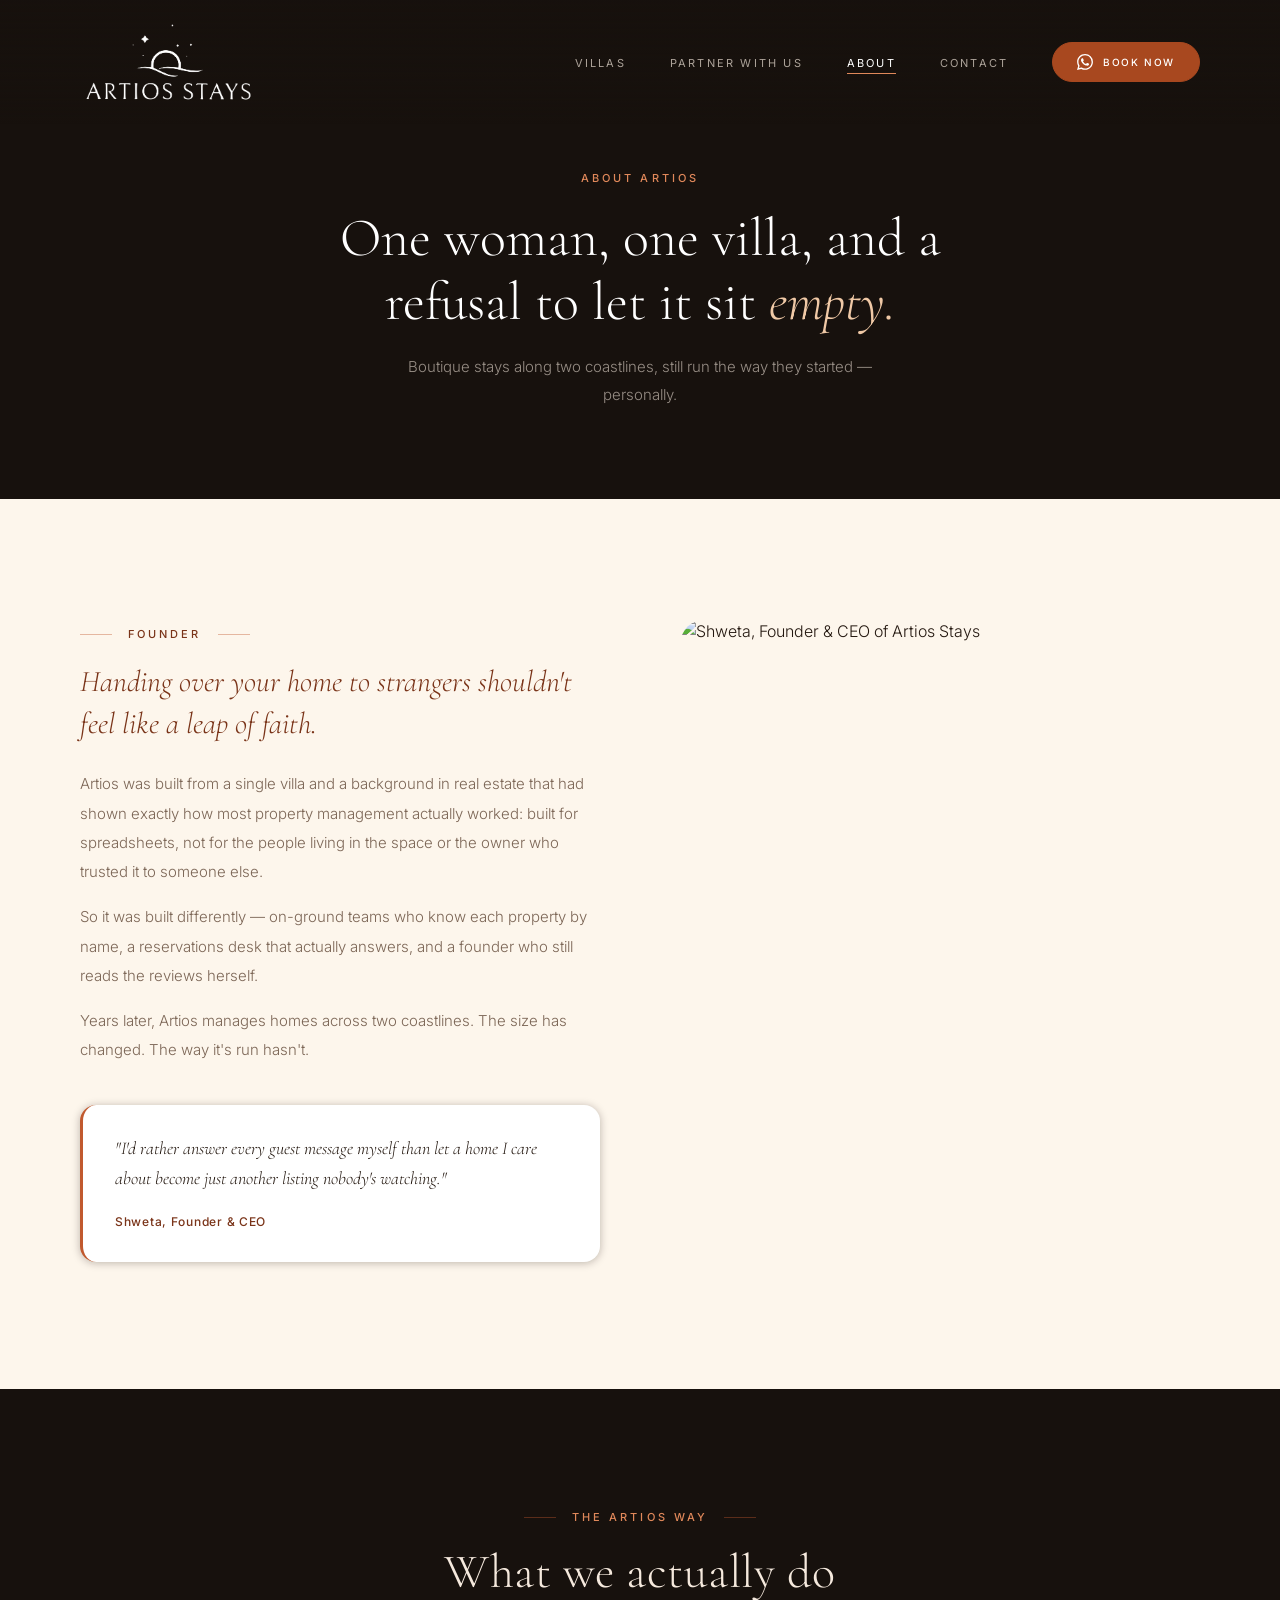
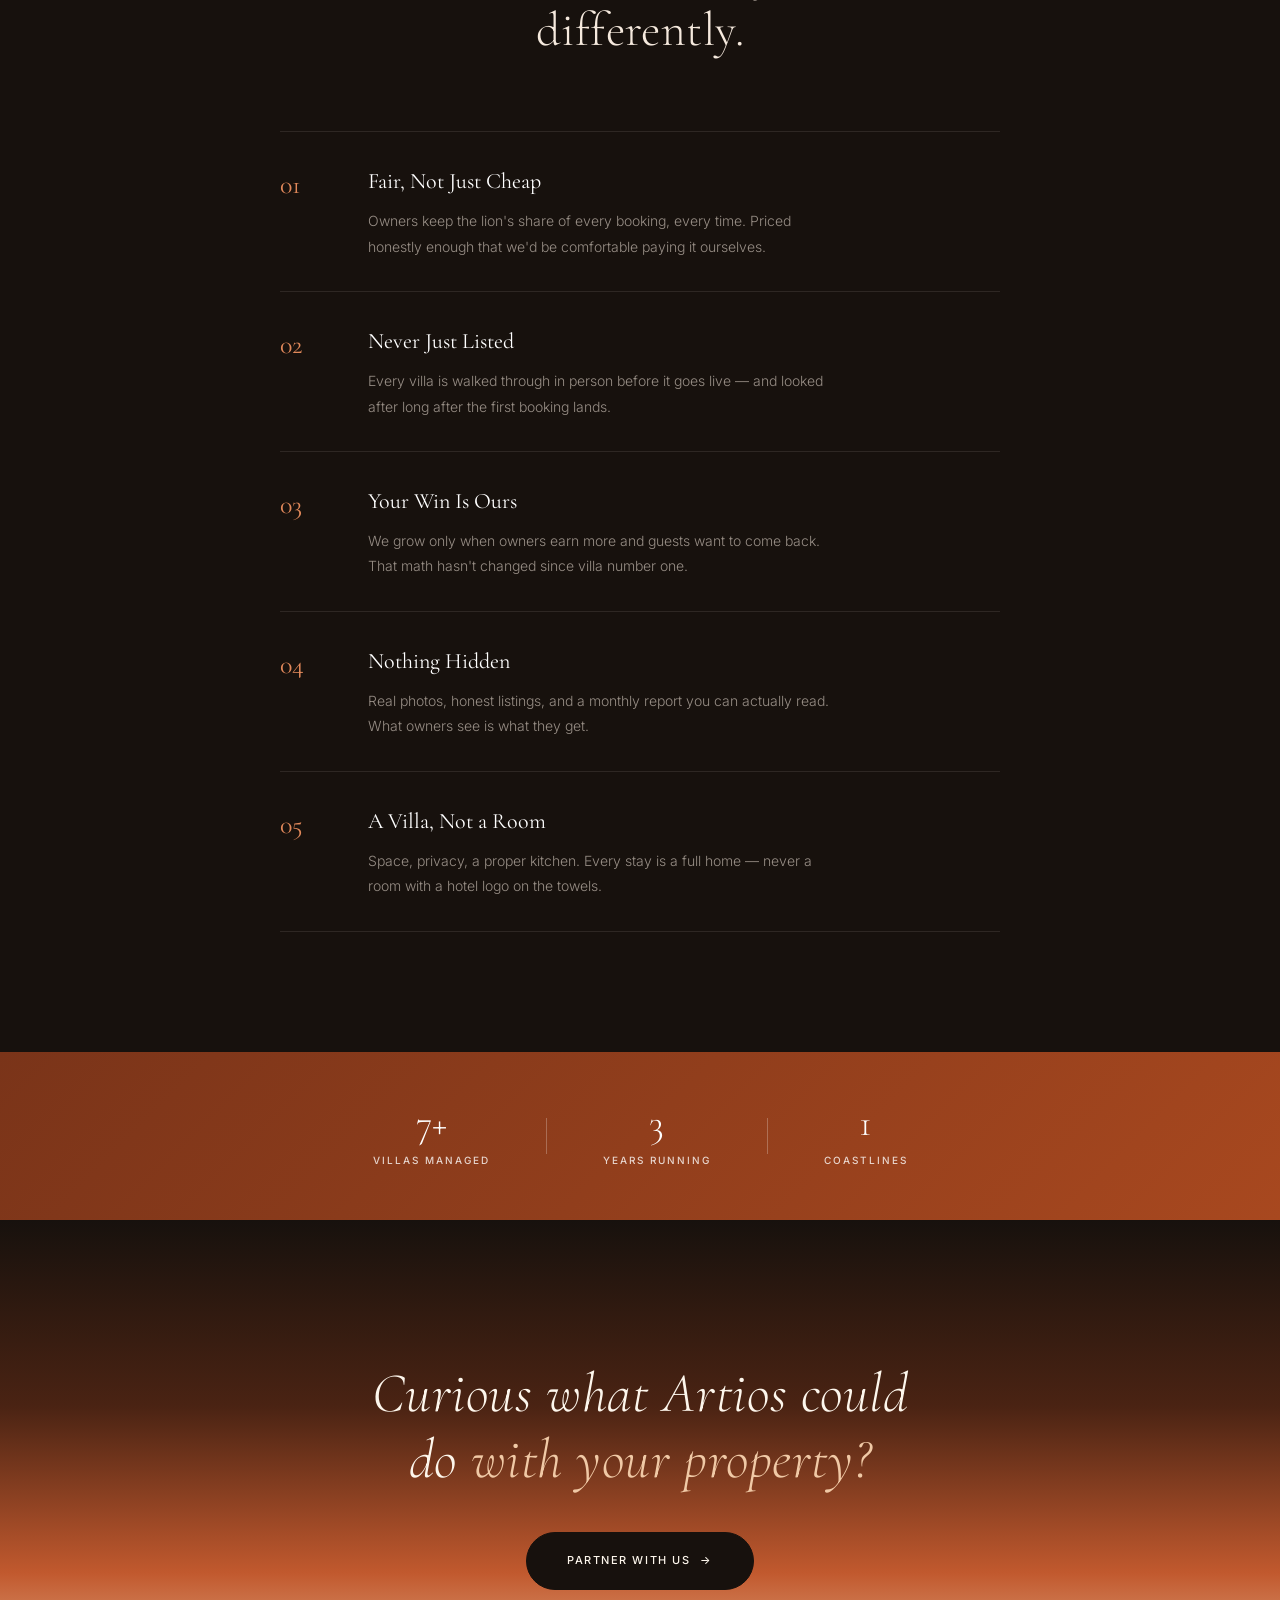
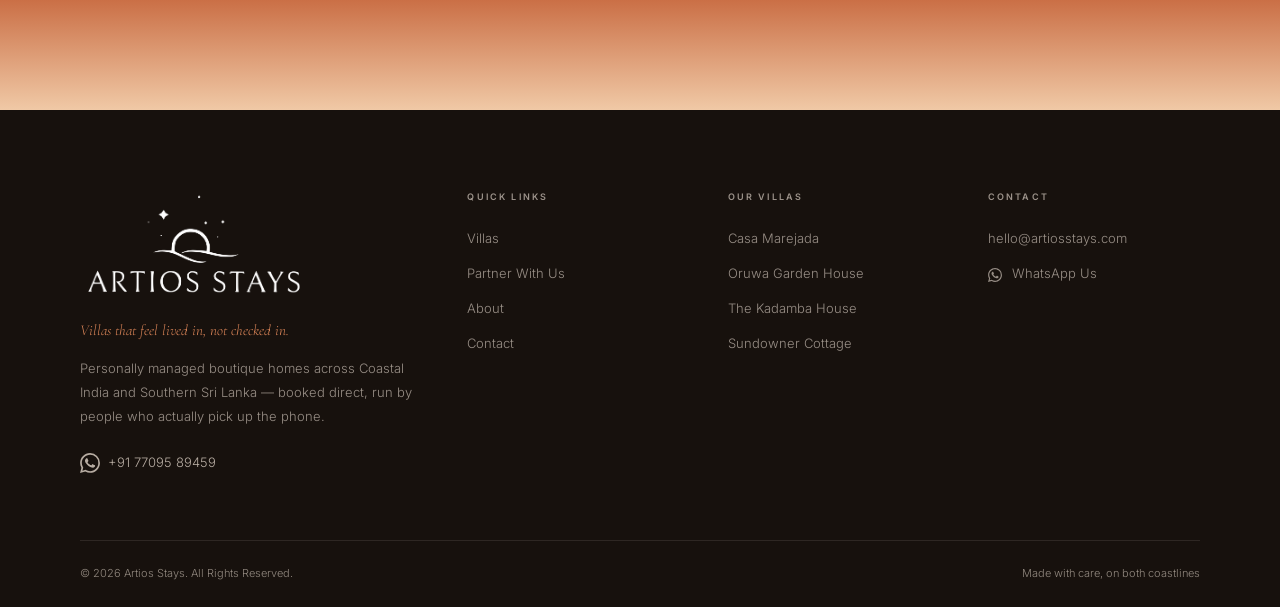
==== about.html @ fcf49aa2 "Rebuild site content from write-ups: 10+ villas across two coastlines - New pages: About, Villas (wi" ====
<!DOCTYPE html>
<html lang="en">
<head>
  <meta charset="UTF-8" />
  <meta name="viewport" content="width=device-width, initial-scale=1.0" />
  <title>About Artios Stays</title>
  <meta name="description" content="One woman, one villa, and a refusal to let it sit empty — the story behind Artios Stays and what we actually do differently." />
  <meta property="og:title" content="About Artios Stays" />
  <meta property="og:description" content="Boutique stays along two coastlines, still run the way they started — personally." />
  <link rel="preconnect" href="https://fonts.googleapis.com" />
  <link rel="preconnect" href="https://fonts.gstatic.com" crossorigin />
  <link href="https://fonts.googleapis.com/css2?family=Cormorant+Garamond:ital,wght@0,300;0,400;0,500;0,600;1,300;1,400;1,500;1,600&family=Inter:wght@300;400;500;600&display=swap" rel="stylesheet" />
  <link rel="stylesheet" href="css/style.css" />
</head>
<body>

  <!-- ── Navigation ── -->
  <nav class="nav" id="navbar">
    <div class="nav__container">
      <a href="index.html" class="nav__logo">
        <img src="images/logo-white.png" alt="Artios Stays" class="nav__logo-img" />
      </a>
      <ul class="nav__links" id="navLinks">
        <li><a href="villas.html" class="nav__link">Villas</a></li>
        <li><a href="partner-with-us.html" class="nav__link">Partner With Us</a></li>
        <li><a href="about.html" class="nav__link active">About</a></li>
        <li><a href="contact.html" class="nav__link">Contact</a></li>
        <li>
          <a href="https://wa.me/917709589459" target="_blank" rel="noopener" class="btn btn--gold nav__cta">
            <svg width="16" height="16" viewBox="0 0 24 24" fill="currentColor"><path d="M17.472 14.382c-.297-.149-1.758-.867-2.03-.967-.273-.099-.471-.148-.67.15-.197.297-.767.966-.94 1.164-.173.199-.347.223-.644.075-.297-.15-1.255-.463-2.39-1.475-.883-.788-1.48-1.761-1.653-2.059-.173-.297-.018-.458.13-.606.134-.133.298-.347.446-.52.149-.174.198-.298.298-.497.099-.198.05-.371-.025-.52-.075-.149-.669-1.612-.916-2.207-.242-.579-.487-.5-.669-.51-.173-.008-.371-.01-.57-.01-.198 0-.52.074-.792.372-.272.297-1.04 1.016-1.04 2.479 0 1.462 1.065 2.875 1.213 3.074.149.198 2.096 3.2 5.077 4.487.709.306 1.262.489 1.694.625.712.227 1.36.195 1.871.118.571-.085 1.758-.719 2.006-1.413.248-.694.248-1.289.173-1.413-.074-.124-.272-.198-.57-.347m-5.421 7.403h-.004a9.87 9.87 0 01-5.031-1.378l-.361-.214-3.741.982.998-3.648-.235-.374a9.86 9.86 0 01-1.51-5.26c.001-5.45 4.436-9.884 9.888-9.884 2.64 0 5.122 1.03 6.988 2.898a9.825 9.825 0 012.893 6.994c-.003 5.45-4.437 9.884-9.885 9.884m8.413-18.297A11.815 11.815 0 0012.05 0C5.495 0 .16 5.335.157 11.892c0 2.096.547 4.142 1.588 5.945L.057 24l6.305-1.654a11.882 11.882 0 005.683 1.448h.005c6.554 0 11.89-5.335 11.893-11.893a11.821 11.821 0 00-3.48-8.413z"/></svg>
            Book Now
          </a>
        </li>
      </ul>
      <button class="nav__hamburger" id="hamburger" aria-label="Toggle menu">
        <span></span><span></span><span></span>
      </button>
    </div>
  </nav>

  <main>
  <!-- ── Hero ── -->
  <section class="simple-hero">
    <div class="simple-hero__content">
      <p class="section__eyebrow">About Artios</p>
      <h1 class="simple-hero__title">One woman, one villa, and a refusal to let it sit <em>empty.</em></h1>
      <p class="simple-hero__subtitle">Boutique stays along two coastlines, still run the way they started — personally.</p>
    </div>
  </section>

  <!-- ── Story ── -->
  <section class="section story section--light">
    <div class="container">
      <div class="story__grid">
        <div data-animate>
          <p class="section__eyebrow" style="justify-content:flex-start">Founder</p>
          <h2 class="story__lede">Handing over your home to strangers shouldn't feel like a leap of faith.</h2>
          <div class="story__body">
            <p>Artios was built from a single villa and a background in real estate that had shown exactly how most property management actually worked: built for spreadsheets, not for the people living in the space or the owner who trusted it to someone else.</p>
            <p>So it was built differently — on-ground teams who know each property by name, a reservations desk that actually answers, and a founder who still reads the reviews herself.</p>
            <p>Years later, Artios manages homes across two coastlines. The size has changed. The way it's run hasn't.</p>
          </div>
          <div class="story__quote">
            <p>"I'd rather answer every guest message myself than let a home I care about become just another listing nobody's watching."</p>
            <cite>Shweta, Founder &amp; CEO</cite>
          </div>
        </div>
        <div class="story__photo" data-animate data-delay="150">
          <div class="story__photo-frame">
            <img src="https://images.unsplash.com/photo-1580489944761-15a19d654956?w=700&q=80&auto=format" alt="Shweta, Founder & CEO of Artios Stays" loading="lazy" />
          </div>
        </div>
      </div>
    </div>
  </section>

  <!-- ── The Artios Way ── -->
  <section class="section way">
    <div class="container">
      <div class="section__header" data-animate>
        <p class="section__eyebrow">The Artios Way</p>
        <h2 class="section__title">What we actually do differently.</h2>
      </div>
      <div class="way__list">

        <div class="way-item" data-animate>
          <span class="way-item__num">01</span>
          <div>
            <h3 class="way-item__title">Fair, Not Just Cheap</h3>
            <p class="way-item__desc">Owners keep the lion's share of every booking, every time. Priced honestly enough that we'd be comfortable paying it ourselves.</p>
          </div>
        </div>

        <div class="way-item" data-animate data-delay="60">
          <span class="way-item__num">02</span>
          <div>
            <h3 class="way-item__title">Never Just Listed</h3>
            <p class="way-item__desc">Every villa is walked through in person before it goes live — and looked after long after the first booking lands.</p>
          </div>
        </div>

        <div class="way-item" data-animate data-delay="120">
          <span class="way-item__num">03</span>
          <div>
            <h3 class="way-item__title">Your Win Is Ours</h3>
            <p class="way-item__desc">We grow only when owners earn more and guests want to come back. That math hasn't changed since villa number one.</p>
          </div>
        </div>

        <div class="way-item" data-animate data-delay="180">
          <span class="way-item__num">04</span>
          <div>
            <h3 class="way-item__title">Nothing Hidden</h3>
            <p class="way-item__desc">Real photos, honest listings, and a monthly report you can actually read. What owners see is what they get.</p>
          </div>
        </div>

        <div class="way-item" data-animate data-delay="240">
          <span class="way-item__num">05</span>
          <div>
            <h3 class="way-item__title">A Villa, Not a Room</h3>
            <p class="way-item__desc">Space, privacy, a proper kitchen. Every stay is a full home — never a room with a hotel logo on the towels.</p>
          </div>
        </div>

      </div>
    </div>
  </section>

  <!-- ── Stat band ── -->
  <section class="stat-band">
    <div class="stat-band__row">
      <div class="stat-band__item">
        <span class="stat-band__num">10+</span>
        <span class="stat-band__label">Villas Managed</span>
      </div>
      <div class="stat-band__divider"></div>
      <div class="stat-band__item">
        <span class="stat-band__num">4</span>
        <span class="stat-band__label">Years Running</span>
      </div>
      <div class="stat-band__divider"></div>
      <div class="stat-band__item">
        <span class="stat-band__num">2</span>
        <span class="stat-band__label">Coastlines</span>
      </div>
    </div>
  </section>

  <!-- ── Closing CTA ── -->
  <section class="cta-gradient">
    <div class="cta-gradient__content">
      <h2 class="cta-gradient__title">Curious what Artios could do <em>with your property?</em></h2>
      <a href="partner-with-us.html" class="btn btn--dark btn--lg">Partner With Us <span class="btn__arrow">→</span></a>
    </div>
  </section>
  </main>

  <!-- ── Footer ── -->
  <footer class="footer">
    <div class="container">
      <div class="footer__grid">
        <div class="footer__brand">
          <div class="footer__logo">
            <img src="images/logo-white.png" alt="Artios Stays" class="footer__logo-img" />
          </div>
          <p class="footer__tagline">Villas that feel lived in, not checked in.</p>
          <p class="footer__desc">Personally managed boutique homes across Coastal India and Southern Sri Lanka — booked direct, run by people who actually pick up the phone.</p>
          <a href="https://wa.me/917709589459" target="_blank" rel="noopener" class="footer__whatsapp">
            <svg width="20" height="20" viewBox="0 0 24 24" fill="currentColor"><path d="M17.472 14.382c-.297-.149-1.758-.867-2.03-.967-.273-.099-.471-.148-.67.15-.197.297-.767.966-.94 1.164-.173.199-.347.223-.644.075-.297-.15-1.255-.463-2.39-1.475-.883-.788-1.48-1.761-1.653-2.059-.173-.297-.018-.458.13-.606.134-.133.298-.347.446-.52.149-.174.198-.298.298-.497.099-.198.05-.371-.025-.52-.075-.149-.669-1.612-.916-2.207-.242-.579-.487-.5-.669-.51-.173-.008-.371-.01-.57-.01-.198 0-.52.074-.792.372-.272.297-1.04 1.016-1.04 2.479 0 1.462 1.065 2.875 1.213 3.074.149.198 2.096 3.2 5.077 4.487.709.306 1.262.489 1.694.625.712.227 1.36.195 1.871.118.571-.085 1.758-.719 2.006-1.413.248-.694.248-1.289.173-1.413-.074-.124-.272-.198-.57-.347m-5.421 7.403h-.004a9.87 9.87 0 01-5.031-1.378l-.361-.214-3.741.982.998-3.648-.235-.374a9.86 9.86 0 01-1.51-5.26c.001-5.45 4.436-9.884 9.888-9.884 2.64 0 5.122 1.03 6.988 2.898a9.825 9.825 0 012.893 6.994c-.003 5.45-4.437 9.884-9.885 9.884m8.413-18.297A11.815 11.815 0 0012.05 0C5.495 0 .16 5.335.157 11.892c0 2.096.547 4.142 1.588 5.945L.057 24l6.305-1.654a11.882 11.882 0 005.683 1.448h.005c6.554 0 11.89-5.335 11.893-11.893a11.821 11.821 0 00-3.48-8.413z"/></svg>
            +91 77095 89459
          </a>
        </div>
        <div class="footer__col">
          <h3 class="footer__heading">Quick Links</h3>
          <ul class="footer__links">
            <li><a href="villas.html">Villas</a></li>
            <li><a href="partner-with-us.html">Partner With Us</a></li>
            <li><a href="about.html">About</a></li>
            <li><a href="contact.html">Contact</a></li>
          </ul>
        </div>
        <div class="footer__col">
          <h3 class="footer__heading">Our Villas</h3>
          <ul class="footer__links">
            <li><a href="https://wa.me/917709589459?text=Casa%20Marejada%20enquiry" target="_blank" rel="noopener">Casa Marejada</a></li>
            <li><a href="https://wa.me/917709589459?text=Oruwa%20Garden%20House%20enquiry" target="_blank" rel="noopener">Oruwa Garden House</a></li>
            <li><a href="https://wa.me/917709589459?text=The%20Kadamba%20House%20enquiry" target="_blank" rel="noopener">The Kadamba House</a></li>
            <li><a href="https://wa.me/917709589459?text=Sundowner%20Cottage%20enquiry" target="_blank" rel="noopener">Sundowner Cottage</a></li>
          </ul>
        </div>
        <div class="footer__col">
          <h3 class="footer__heading">Contact</h3>
          <ul class="footer__links">
            <li><a href="mailto:hello@artiosstays.com">hello@artiosstays.com</a></li>
            <li>
              <a href="https://wa.me/917709589459" target="_blank" rel="noopener">
                <svg width="14" height="14" viewBox="0 0 24 24" fill="currentColor" style="vertical-align:middle;margin-right:6px"><path d="M17.472 14.382c-.297-.149-1.758-.867-2.03-.967-.273-.099-.471-.148-.67.15-.197.297-.767.966-.94 1.164-.173.199-.347.223-.644.075-.297-.15-1.255-.463-2.39-1.475-.883-.788-1.48-1.761-1.653-2.059-.173-.297-.018-.458.13-.606.134-.133.298-.347.446-.52.149-.174.198-.298.298-.497.099-.198.05-.371-.025-.52-.075-.149-.669-1.612-.916-2.207-.242-.579-.487-.5-.669-.51-.173-.008-.371-.01-.57-.01-.198 0-.52.074-.792.372-.272.297-1.04 1.016-1.04 2.479 0 1.462 1.065 2.875 1.213 3.074.149.198 2.096 3.2 5.077 4.487.709.306 1.262.489 1.694.625.712.227 1.36.195 1.871.118.571-.085 1.758-.719 2.006-1.413.248-.694.248-1.289.173-1.413-.074-.124-.272-.198-.57-.347m-5.421 7.403h-.004a9.87 9.87 0 01-5.031-1.378l-.361-.214-3.741.982.998-3.648-.235-.374a9.86 9.86 0 01-1.51-5.26c.001-5.45 4.436-9.884 9.888-9.884 2.64 0 5.122 1.03 6.988 2.898a9.825 9.825 0 012.893 6.994c-.003 5.45-4.437 9.884-9.885 9.884m8.413-18.297A11.815 11.815 0 0012.05 0C5.495 0 .16 5.335.157 11.892c0 2.096.547 4.142 1.588 5.945L.057 24l6.305-1.654a11.882 11.882 0 005.683 1.448h.005c6.554 0 11.89-5.335 11.893-11.893a11.821 11.821 0 00-3.48-8.413z"/></svg>
                WhatsApp Us
              </a>
            </li>
          </ul>
        </div>
      </div>
      <div class="footer__bottom">
        <p>&copy; 2026 Artios Stays. All Rights Reserved.</p>
        <p>Made with care, on both coastlines</p>
      </div>
    </div>
  </footer>

  <script src="js/main.js"></script>
</body>
</html>
---- css/style.css ----
/* ─────────────────────────────────────────
   Artios Stays — Stylesheet
   ───────────────────────────────────────── */

/* ── Tokens ── */
:root {
  /* Core palette — warm near-black + terracotta + cream */
  --black:        #17110D;
  --dark-2:       #1E1610;
  --dark-3:       #271C14;
  --terracotta:       #C1592E;
  --terracotta-light: #E0885A;
  --terracotta-deep:  #7A3419;
  --terracotta-pale:  #EFC9AC;
  /* Accessible solid-fill orange: white text at 4.5:1+ against this, unlike
     --terracotta (4.43:1, fails AA) or --terracotta-light (fails outright).
     Used for solid button backgrounds and as the gradient's light-end stop
     so white/cream text and icons stay compliant everywhere the gradient
     is used as a background. */
  --terracotta-mid:   #A8481F;
  --cream:        #FDF6EC;
  --cream-2:      #F7E9D8;
  --peach:        #F0C9A6;
  --white:        #FFFFFF;

  --text-on-dark:       #F5E9DD;
  --text-on-dark-mid:   rgba(245,233,221,.58);
  --text-on-dark-light: rgba(245,233,221,.36);
  --text-on-dark-faint: rgba(245,233,221,.14);

  --text-on-light:      #241810;
  --text-on-light-mid:  #7C6656;
  --text-on-light-light:#B3A091;

  --border-dark:  rgba(245,233,221,.1);
  --border-light: #E9DBC8;

  --gradient-terracotta: linear-gradient(135deg, var(--terracotta-deep) 0%, var(--terracotta-mid) 100%);
  --gradient-cta: linear-gradient(180deg, var(--black) 0%, #4A2313 38%, var(--terracotta) 72%, var(--peach) 100%);

  --font-serif: 'Cormorant Garamond', Georgia, 'Times New Roman', serif;
  --font-sans:  'Inter', system-ui, -apple-system, sans-serif;

  --shadow-sm:  0 1px 8px rgba(20,10,4,.28);
  --shadow-md:  0 8px 30px rgba(20,10,4,.32);
  --shadow-lg:  0 20px 60px rgba(20,10,4,.4);

  --radius-pill: 999px;
  --radius-card: 26px;
  --radius-card-sm: 16px;

  --transition: 0.4s cubic-bezier(0.4, 0, 0.2, 1);
}

/* ── Reset ── */
*, *::before, *::after { box-sizing: border-box; margin: 0; padding: 0; }
html { scroll-behavior: smooth; }
body {
  font-family: var(--font-sans);
  background: var(--black);
  color: var(--text-on-dark);
  line-height: 1.6;
  font-weight: 300;
  -webkit-font-smoothing: antialiased;
}
img { display: block; max-width: 100%; height: auto; }
a { color: inherit; text-decoration: none; }
ul { list-style: none; }
button { cursor: pointer; border: none; background: none; font-family: inherit; }

/* ── Scroll Progress ── */
.scroll-progress {
  position: fixed;
  top: 0; left: 0;
  height: 2px;
  background: var(--gradient-terracotta);
  width: 0%;
  z-index: 200;
  pointer-events: none;
}

/* ── Layout ── */
.container {
  max-width: 1200px;
  margin: 0 auto;
  padding: 0 40px;
}
.section { padding: 120px 0; }
.section--light { background: var(--cream); color: var(--text-on-light); }
.section__header {
  text-align: center;
  max-width: 580px;
  margin: 0 auto 72px;
}

/* ── Eyebrow ── */
.section__eyebrow {
  font-family: var(--font-sans);
  font-size: 11px;
  font-weight: 500;
  letter-spacing: 0.28em;
  text-transform: uppercase;
  color: var(--terracotta-light);
  margin-bottom: 18px;
  display: flex;
  align-items: center;
  justify-content: center;
  gap: 16px;
}
.section--light .section__eyebrow { color: var(--terracotta-deep); }
.section__eyebrow::before,
.section__eyebrow::after {
  content: '';
  display: block;
  width: 32px;
  height: 1px;
  background: var(--terracotta);
  opacity: .4;
  flex-shrink: 0;
  transform: scaleX(0);
  transform-origin: center;
  transition: transform 0.65s cubic-bezier(0.4, 0, 0.2, 1) 0.35s;
}
[data-animate].visible .section__eyebrow::before,
[data-animate].visible .section__eyebrow::after {
  transform: scaleX(1);
}
.cta-banner .section__eyebrow::before,
.cta-banner .section__eyebrow::after,
.cta-gradient .section__eyebrow::before,
.cta-gradient .section__eyebrow::after {
  transform: scaleX(1);
  transition: none;
}

/* ── Section headings ── */
.section__title {
  font-family: var(--font-serif);
  font-size: clamp(30px, 3.8vw, 48px);
  font-weight: 300;
  line-height: 1.2;
  letter-spacing: 0.01em;
  color: var(--text-on-dark);
  margin-bottom: 16px;
}
.section--light .section__title { color: var(--text-on-light); }
.section__title em {
  font-style: italic;
  font-weight: 300;
  color: var(--terracotta-light);
}
.section--light .section__title em { color: var(--terracotta); }
.section__subtitle {
  font-size: 15px;
  font-weight: 300;
  color: var(--text-on-dark-mid);
  line-height: 1.85;
}
.section--light .section__subtitle { color: var(--text-on-light-mid); }
.desktop-only { display: inline; }

/* Visually hidden but still readable by screen readers/assistive tech —
   used where a heading needs to exist for correct document structure
   (no skipped levels) without adding a redundant visible line of copy. */
.sr-only {
  position: absolute;
  width: 1px; height: 1px;
  padding: 0; margin: -1px;
  overflow: hidden;
  clip: rect(0, 0, 0, 0);
  white-space: nowrap;
  border: 0;
}

/* ── Buttons (pill) ── */
.btn {
  display: inline-flex;
  align-items: center;
  gap: 10px;
  padding: 16px 30px;
  font-family: var(--font-sans);
  font-size: 11px;
  font-weight: 500;
  letter-spacing: 0.14em;
  text-transform: uppercase;
  transition: background var(--transition), color var(--transition),
              border-color var(--transition), transform 0.15s ease, box-shadow var(--transition);
  white-space: nowrap;
  border-radius: var(--radius-pill);
  position: relative;
  overflow: hidden;
}
.btn:active { transform: scale(0.97); }
.btn__arrow { transition: transform var(--transition); }
.btn:hover .btn__arrow { transform: translateX(3px); }

.btn--dark {
  background: var(--black);
  color: var(--cream);
  border: 1px solid var(--black);
}
.btn--dark:hover {
  background: var(--dark-3);
  box-shadow: var(--shadow-md);
}
.btn--gold {
  background: var(--terracotta-mid);
  color: var(--white);
  border: 1px solid var(--terracotta-mid);
}
.btn--gold:hover {
  background: var(--terracotta-deep);
  border-color: var(--terracotta-deep);
  box-shadow: var(--shadow-md);
}
.btn--outline-white {
  background: transparent;
  color: var(--white);
  border: 1px solid rgba(255,255,255,.4);
}
.btn--outline-white:hover {
  background: rgba(255,255,255,.1);
  border-color: rgba(255,255,255,.75);
}
.btn--cream {
  background: var(--cream);
  color: var(--text-on-light);
  border: 1px solid var(--cream);
}
.btn--cream:hover {
  background: var(--white);
  box-shadow: var(--shadow-md);
}
.btn--lg {
  padding: 19px 40px;
  font-size: 11px;
}
@keyframes ripple {
  to { transform: scale(2.8); opacity: 0; }
}
.btn__ripple {
  position: absolute;
  border-radius: 50%;
  background: rgba(255,255,255,.22);
  transform: scale(0);
  animation: ripple 0.55s ease-out forwards;
  pointer-events: none;
}

/* ── Navigation ── */
.nav {
  position: fixed;
  top: 0; left: 0; right: 0;
  z-index: 100;
  padding: 20px 0;
  background: linear-gradient(to bottom, rgba(23,17,13,.85) 0%, rgba(23,17,13,0) 100%);
  transition: var(--transition);
}
.nav.scrolled {
  background: rgba(23,17,13,.9);
  backdrop-filter: blur(20px);
  -webkit-backdrop-filter: blur(20px);
  padding: 10px 0;
  box-shadow: 0 1px 0 var(--border-dark);
}
.nav.scrolled .nav__logo-img { height: 58px; }
.nav__container {
  max-width: 1200px;
  margin: 0 auto;
  padding: 0 40px;
  display: flex;
  align-items: center;
  justify-content: space-between;
}
.nav__logo { display: flex; align-items: center; }
.nav__logo-img {
  height: 84px;
  width: auto;
  transition: height var(--transition), opacity var(--transition);
}
.nav__logo:hover .nav__logo-img { opacity: 0.75; }
.nav__logo-img--black { display: none; }
.nav__logo-img--white { display: block; }

.nav__links {
  display: flex;
  align-items: center;
  gap: 44px;
}
.nav__link {
  font-size: 11px;
  font-weight: 400;
  letter-spacing: 0.2em;
  text-transform: uppercase;
  color: rgba(245,233,221,.68);
  transition: color var(--transition);
  position: relative;
  padding-bottom: 2px;
}
.nav__link::after {
  content: '';
  position: absolute;
  bottom: -2px;
  left: 50%; right: 50%;
  height: 1px;
  background: var(--terracotta-light);
  transition: left var(--transition), right var(--transition);
}
.nav__link:hover { color: var(--white); }
.nav__link:hover::after,
.nav__link.active::after { left: 0; right: 0; }
.nav__link.active { color: var(--white); }

.nav__cta {
  font-size: 10px;
  letter-spacing: 0.16em;
  padding: 11px 24px;
}
.nav__hamburger {
  display: none;
  flex-direction: column;
  gap: 5px;
  padding: 4px;
}
.nav__hamburger span {
  display: block;
  width: 22px;
  height: 1px;
  background: var(--white);
  transition: var(--transition);
}

/* ── Hero ── */
.hero {
  position: relative;
  height: 100svh;
  min-height: 640px;
  display: flex;
  flex-direction: column;
  align-items: center;
  justify-content: center;
  overflow: hidden;
}
.hero__bg { position: absolute; inset: 0; }
/* .hero__img stays a plain, non-positioned element (the mobile/no-video
   fallback); .hero__video is position:absolute so it paints above it
   automatically, in DOM order, with no z-index juggling needed. */
.hero__img {
  width: 100%;
  height: 115%;
  object-fit: cover;
  object-position: center 60%;
  will-change: transform;
}
.hero__video {
  position: absolute;
  inset: 0;
  width: 100%;
  height: 100%;
  object-fit: cover;
}
/* Required stop control for auto-moving content (WCAG 2.2.2) — also lets
   anyone kill the motion regardless of their OS reduced-motion setting. */
.hero__video-toggle {
  /* Sits below the fixed nav and clear of the .hero__stats bar at the
     bottom (which would otherwise paint over it — verified with a
     hit-test, not just eyeballed). */
  position: absolute;
  right: 24px;
  top: 110px;
  width: 40px;
  height: 40px;
  border-radius: 50%;
  background: rgba(23,17,13,.45);
  backdrop-filter: blur(6px);
  -webkit-backdrop-filter: blur(6px);
  border: 1px solid rgba(245,233,221,.3);
  color: var(--white);
  display: flex;
  align-items: center;
  justify-content: center;
  transition: background var(--transition), border-color var(--transition);
}
.hero__video-toggle:hover { background: rgba(23,17,13,.7); border-color: rgba(245,233,221,.55); }
.hero__video-toggle-icon--play { display: none; }
.hero__video-toggle.is-paused .hero__video-toggle-icon--pause { display: none; }
.hero__video-toggle.is-paused .hero__video-toggle-icon--play { display: block; }
.hero__overlay {
  position: absolute; inset: 0;
  background: linear-gradient(
    to bottom,
    rgba(23,17,13,.8) 0%,
    rgba(43,24,16,.68) 40%,
    rgba(23,17,13,.9) 100%
  );
}
.hero__content {
  position: relative;
  text-align: center;
  padding: 0 24px;
  max-width: 860px;
  animation: heroFadeUp 1.2s cubic-bezier(0.4, 0, 0.2, 1) both;
  animation-delay: 0.2s;
}
.hero__eyebrow {
  font-size: 11px;
  font-weight: 500;
  letter-spacing: 0.3em;
  text-transform: uppercase;
  /* --terracotta-light doesn't have enough headroom to stay AA-compliant
     against this hero's video (its brightest zone sits right where the
     eyebrow renders) without crushing the overlay to near-black — --peach
     is light enough to clear it with real margin instead. */
  color: var(--peach);
  text-shadow: 0 1px 10px rgba(0,0,0,.7), 0 1px 2px rgba(0,0,0,.5);
  margin-bottom: 32px;
  display: flex;
  align-items: center;
  justify-content: center;
  gap: 16px;
}
.hero__eyebrow::before,
.hero__eyebrow::after {
  content: '';
  display: block;
  width: 40px;
  height: 1px;
  background: rgba(224,136,90,.4);
  flex-shrink: 0;
  transform: scaleX(0);
  transform-origin: center;
  animation: lineExpand 0.7s cubic-bezier(0.4, 0, 0.2, 1) forwards;
  animation-delay: 1.1s;
}
.hero__title {
  font-family: var(--font-serif);
  font-size: clamp(52px, 8.5vw, 108px);
  font-weight: 300;
  line-height: 1.03;
  letter-spacing: 0.015em;
  color: var(--white);
  text-shadow: 0 2px 20px rgba(0,0,0,.6), 0 1px 4px rgba(0,0,0,.4);
  margin-bottom: 28px;
}
.hero__title em {
  font-style: italic;
  font-weight: 300;
  color: var(--peach);
}
.hero__subtitle {
  font-size: clamp(14px, 1.5vw, 16px);
  font-weight: 300;
  color: rgba(245,233,221,.85);
  text-shadow: 0 1px 10px rgba(0,0,0,.6), 0 1px 2px rgba(0,0,0,.4);
  line-height: 1.95;
  margin-bottom: 48px;
}
.hero__actions {
  display: flex;
  gap: 14px;
  justify-content: center;
  flex-wrap: wrap;
}

/* ── Hero stats ── */
.hero__stats {
  position: absolute;
  bottom: 0; left: 0; right: 0;
  display: flex;
  align-items: center;
  justify-content: center;
  background: rgba(23,17,13,.6);
  backdrop-filter: blur(14px);
  -webkit-backdrop-filter: blur(14px);
  border-top: 1px solid var(--border-dark);
  padding: 22px 24px;
  animation: heroFadeUp 1s cubic-bezier(0.4, 0, 0.2, 1) both;
  animation-delay: 0.8s;
}
.hero__stat {
  display: flex;
  flex-direction: column;
  align-items: center;
  padding: 0 52px;
  transition: transform var(--transition);
}
.hero__stat:hover { transform: translateY(-3px); }
.hero__stat-num {
  font-family: var(--font-serif);
  font-size: 28px;
  font-weight: 300;
  color: var(--peach);
  line-height: 1;
}
.hero__stat-label {
  font-size: 9px;
  font-weight: 400;
  letter-spacing: 0.2em;
  text-transform: uppercase;
  color: rgba(245,233,221,.4);
  margin-top: 6px;
}
.hero__stat-divider {
  width: 1px;
  height: 28px;
  background: var(--border-dark);
}

/* ── About ── */
.about { background: var(--black); }
.about__grid {
  display: grid;
  grid-template-columns: 1fr 1fr;
  gap: 100px;
  align-items: center;
}
.about__text .section__eyebrow { justify-content: flex-start; }
.about__text .section__eyebrow::before { display: none; }
.about__text .section__title { text-align: left; }
.about__desc {
  font-size: 15px;
  font-weight: 300;
  color: var(--text-on-dark-mid);
  line-height: 2;
  margin-bottom: 18px;
}
.about__text .btn { margin-top: 20px; }

.about__features { display: flex; flex-direction: column; }

/* ── Stagger ── */
[data-stagger] > * {
  opacity: 0;
  transform: translateY(18px);
  transition: opacity 0.7s ease, transform 0.7s ease;
}
[data-stagger] > *.visible {
  opacity: 1;
  transform: translateY(0);
}

/* ── Feature cards ── */
.feature-card {
  display: flex;
  align-items: flex-start;
  gap: 22px;
  padding: 26px 0;
  padding-left: 0;
  border-bottom: 1px solid var(--border-dark);
  transition: padding-left var(--transition), border-color var(--transition);
}
.feature-card:first-child { border-top: 1px solid var(--border-dark); }
.feature-card:hover {
  padding-left: 10px;
  border-color: var(--terracotta);
}
.feature-card__icon {
  flex-shrink: 0;
  width: 48px; height: 48px;
  border-radius: 50%;
  display: flex;
  align-items: center;
  justify-content: center;
  color: var(--white);
  background: var(--gradient-terracotta);
  margin-top: 2px;
  transition: transform var(--transition), box-shadow var(--transition);
}
.feature-card:hover .feature-card__icon {
  transform: scale(1.08) rotate(-6deg);
  box-shadow: var(--shadow-md);
}
.feature-card__title {
  font-family: var(--font-serif);
  font-size: 20px;
  font-weight: 400;
  color: var(--text-on-dark);
  margin-bottom: 6px;
  transition: color var(--transition);
}
.feature-card__desc {
  font-size: 13px;
  font-weight: 300;
  color: var(--text-on-dark-mid);
  line-height: 1.75;
}

/* ── Properties ── */
.properties { background: var(--cream); color: var(--text-on-light); }
.properties__grid {
  display: grid;
  grid-template-columns: repeat(3, 1fr);
  gap: 28px;
  margin-bottom: 60px;
}
.property-card {
  background: var(--white);
  border-radius: var(--radius-card);
  overflow: hidden;
  transition: box-shadow var(--transition), transform var(--transition);
}
.property-card:hover {
  box-shadow: var(--shadow-lg);
  transform: translateY(-6px);
}
.property-card__media {
  position: relative;
  overflow: hidden;
  aspect-ratio: 3/2;
}
.property-card__img {
  width: 100%; height: 100%;
  object-fit: cover;
  transition: transform 0.9s ease;
}
.property-card:hover .property-card__img { transform: scale(1.06); }
.property-card__badge {
  position: absolute;
  top: 16px; left: 16px;
  background: var(--cream);
  color: var(--text-on-light);
  font-size: 9px;
  font-weight: 500;
  letter-spacing: 0.16em;
  text-transform: uppercase;
  padding: 6px 14px;
  border-radius: var(--radius-pill);
}
.property-card__tag {
  position: absolute;
  top: 16px; right: 16px;
  background: var(--terracotta-mid);
  color: var(--white);
  font-size: 9px;
  font-weight: 500;
  letter-spacing: 0.16em;
  text-transform: uppercase;
  padding: 6px 14px;
  border-radius: var(--radius-pill);
}
.property-card__overlay {
  position: absolute; inset: 0;
  background: rgba(23,17,13,.55);
  display: flex;
  align-items: center;
  justify-content: center;
  opacity: 0;
  transition: opacity var(--transition);
}
.property-card:hover .property-card__overlay { opacity: 1; }
.property-card__body { padding: 30px; }
.property-card__location {
  display: flex;
  align-items: center;
  gap: 6px;
  font-size: 9px;
  font-weight: 500;
  letter-spacing: 0.2em;
  text-transform: uppercase;
  color: var(--terracotta-deep);
  margin-bottom: 10px;
}
.property-card__name {
  font-family: var(--font-serif);
  font-size: 22px;
  font-weight: 400;
  letter-spacing: 0.01em;
  color: var(--text-on-light);
  margin-bottom: 10px;
  line-height: 1.3;
}
.property-card__desc {
  font-size: 13px;
  font-weight: 300;
  color: var(--text-on-light-mid);
  line-height: 1.75;
  margin-bottom: 20px;
}
.property-card__specs {
  display: flex;
  flex-wrap: wrap;
  gap: 14px;
  margin-bottom: 16px;
  padding-bottom: 16px;
  border-bottom: 1px solid var(--border-light);
}
.spec {
  display: inline-flex;
  align-items: center;
  gap: 5px;
  font-size: 11px;
  font-weight: 400;
  color: var(--text-on-light-mid);
}
.spec--security { color: var(--terracotta-deep); font-weight: 500; }
.property-card__amenities { display: flex; flex-wrap: wrap; }
.amenity {
  font-size: 10px;
  font-weight: 400;
  letter-spacing: 0.08em;
  text-transform: uppercase;
  color: var(--text-on-light-mid);
}
.amenity:not(:last-child)::after {
  content: ' · ';
  margin: 0 6px;
  opacity: 0.5;
}
.properties__cta { text-align: center; }
.properties__cta p {
  font-family: var(--font-serif);
  font-size: 20px;
  font-weight: 300;
  font-style: italic;
  color: var(--text-on-light-mid);
  margin-bottom: 24px;
}

/* ── Testimonials ── */
.testimonials {
  background: var(--black);
  overflow: hidden;
}
.testimonials__track-wrapper {
  overflow: hidden;
  margin: 0 -40px;
  padding: 0 40px;
}
.testimonials__track {
  display: flex;
  gap: 24px;
  transition: transform 0.65s cubic-bezier(0.4, 0, 0.2, 1);
}
.testimonial-card {
  flex: 0 0 calc(33.333% - 16px);
  background: var(--cream);
  border-radius: var(--radius-card);
  padding: 36px;
  display: flex;
  flex-direction: column;
  transition: transform var(--transition), box-shadow var(--transition);
}
.testimonial-card:hover {
  transform: translateY(-4px);
  box-shadow: var(--shadow-lg);
}
.testimonial-card__stars {
  color: var(--terracotta-deep);
  font-size: 12px;
  letter-spacing: 4px;
  margin-bottom: 20px;
}
.testimonial-card__quote {
  font-family: var(--font-serif);
  font-size: 18px;
  font-style: italic;
  font-weight: 300;
  color: var(--text-on-light);
  line-height: 1.75;
  flex: 1;
  margin-bottom: 24px;
}
.testimonial-card__author {
  display: flex;
  align-items: center;
  gap: 14px;
  padding-top: 20px;
  border-top: 1px solid var(--border-light);
}
.testimonial-card__avatar {
  width: 38px; height: 38px;
  border-radius: 50%;
  background: var(--gradient-terracotta);
  color: var(--white);
  display: flex;
  align-items: center;
  justify-content: center;
  font-family: var(--font-serif);
  font-size: 16px;
  font-weight: 500;
  flex-shrink: 0;
}
.testimonial-card__name {
  font-family: var(--font-serif);
  font-size: 16px;
  font-weight: 500;
  color: var(--terracotta-deep);
}
.testimonial-card__location {
  font-size: 11px;
  font-weight: 400;
  letter-spacing: 0.04em;
  color: var(--text-on-light-mid);
}
.testimonials__controls {
  display: flex;
  align-items: center;
  justify-content: center;
  gap: 16px;
  margin-top: 48px;
}
.testimonials__btn {
  width: 44px; height: 44px;
  border-radius: 50%;
  border: 1px solid var(--border-dark);
  color: var(--text-on-dark-mid);
  display: flex;
  align-items: center;
  justify-content: center;
  transition: var(--transition);
  position: relative;
  overflow: hidden;
}
.testimonials__btn::before {
  content: '';
  position: absolute; inset: 0;
  background: var(--gradient-terracotta);
  transform: scale(0);
  transition: transform var(--transition);
  z-index: 0;
  border-radius: 50%;
}
.testimonials__btn svg { position: relative; z-index: 1; }
.testimonials__btn:hover {
  border-color: var(--terracotta);
  color: var(--white);
}
.testimonials__btn:hover::before { transform: scale(1); }
.testimonials__dots { display: flex; gap: 8px; align-items: center; }
.testimonials__dot {
  width: 6px; height: 6px;
  border-radius: 50%;
  background: var(--border-dark);
  transition: var(--transition);
  cursor: pointer;
}
.testimonials__dot.active { background: var(--terracotta-light); width: 22px; border-radius: var(--radius-pill); }
.testimonials__dot:hover:not(.active) { background: var(--text-on-dark-light); }

/* ── Host ── */
.host { background: var(--cream); color: var(--text-on-light); }
.host__grid {
  display: grid;
  grid-template-columns: 1fr 1fr;
  gap: 100px;
  align-items: center;
}
.host__image-wrap { position: relative; }
.host__image-frame {
  overflow: hidden;
  border-radius: var(--radius-card);
  aspect-ratio: 4/5;
}
.host__image {
  width: 100%; height: 100%;
  object-fit: cover;
  transition: transform 0.9s ease;
}
.host__image-wrap:hover .host__image { transform: scale(1.03); }
.host__badge {
  position: absolute;
  bottom: -20px; right: -20px;
  background: var(--gradient-terracotta);
  color: var(--white);
  border-radius: var(--radius-card-sm);
  padding: 22px 28px;
  text-align: center;
  box-shadow: var(--shadow-md);
}
.host__badge-num {
  display: block;
  font-family: var(--font-serif);
  font-size: 28px;
  font-weight: 300;
  line-height: 1;
  color: var(--white);
}
.host__badge-text {
  display: block;
  font-size: 9px;
  font-weight: 500;
  letter-spacing: 0.18em;
  text-transform: uppercase;
  margin-top: 6px;
  opacity: 0.85;
}
.host__content .section__eyebrow { justify-content: flex-start; }
.host__content .section__eyebrow::before { display: none; }
.host__content .section__title { text-align: left; margin-bottom: 4px; }
.host__role {
  font-family: var(--font-serif);
  font-size: 16px;
  font-style: italic;
  font-weight: 300;
  color: var(--terracotta-deep);
  margin-bottom: 28px;
}
.host__bio {
  font-size: 15px;
  font-weight: 300;
  color: var(--text-on-light-mid);
  line-height: 2;
  margin-bottom: 16px;
}
.host__content .btn { margin-top: 20px; }

/* ── CTA Banner (photo) ── */
.cta-banner {
  position: relative;
  padding: 160px 24px;
  text-align: center;
  overflow: hidden;
}
.cta-banner__bg { position: absolute; inset: 0; }
.cta-banner__img {
  width: 100%; height: 115%;
  object-fit: cover;
  will-change: transform;
}
.cta-banner__overlay {
  position: absolute; inset: 0;
  /* Verified against the real downloaded photo: the previous bottom stop
     (bright terracotta at only .55 opacity) left the em/subtitle text
     there around 3.1–3.4:1. Darker + less saturated at the bottom fixes
     it while keeping the warm glow. */
  background: linear-gradient(180deg, rgba(23,17,13,.8) 0%, rgba(50,26,17,.78) 55%, rgba(74,35,19,.8) 100%);
}
.cta-banner__content {
  position: relative;
  max-width: 560px;
  margin: 0 auto;
}
.cta-banner .section__eyebrow { color: var(--peach); justify-content: center; }
.cta-banner__title {
  font-family: var(--font-serif);
  font-size: clamp(44px, 6vw, 76px);
  font-weight: 300;
  letter-spacing: 0.02em;
  color: var(--white);
  line-height: 1.1;
  margin-bottom: 20px;
}
.cta-banner__title em {
  font-style: italic;
  font-weight: 300;
  color: var(--peach);
}
.cta-banner__subtitle {
  font-size: 15px;
  font-weight: 300;
  color: rgba(255,255,255,.72);
  margin-bottom: 44px;
  letter-spacing: 0.04em;
}

/* ── CTA Gradient (no photo — the "Have a villa ready?" teaser before the
   footer on index.html) ── */
.cta-gradient {
  position: relative;
  padding: 140px 24px 120px;
  text-align: center;
  background: var(--gradient-cta);
  overflow: hidden;
}
.cta-gradient__content {
  position: relative;
  max-width: 580px;
  margin: 0 auto;
}
.cta-gradient .section__eyebrow { color: var(--white); opacity: .85; justify-content: center; }
.cta-gradient .section__eyebrow::before,
.cta-gradient .section__eyebrow::after { background: rgba(255,255,255,.5); }
.cta-gradient__title {
  font-family: var(--font-serif);
  font-size: clamp(34px, 5vw, 56px);
  font-weight: 300;
  font-style: italic;
  letter-spacing: 0.01em;
  /* The heading sits in the section's top ~60% — still the dark/brown part
     of --gradient-cta, nowhere near the light peach stop at the bottom.
     Light text was the actual requirement here; --black was a mistake
     made without checking where the text lands versus the gradient. */
  color: var(--cream);
  line-height: 1.18;
  margin-bottom: 40px;
}
.cta-gradient__title em {
  font-style: italic;
  font-weight: 300;
  color: var(--peach);
}

/* ── Footer ── */
.footer {
  background: var(--black);
  color: rgba(245,233,221,.5);
  padding: 80px 0 0;
}
.footer__grid {
  display: grid;
  grid-template-columns: 1.6fr 1fr 1fr 1fr;
  gap: 48px;
  padding-bottom: 60px;
  border-bottom: 1px solid var(--border-dark);
}
.footer__logo { margin-bottom: 20px; }
.footer__logo-img { height: 108px; width: auto; }
.footer__tagline {
  font-family: var(--font-serif);
  font-style: italic;
  font-weight: 300;
  font-size: 15px;
  color: var(--terracotta-light);
  margin-bottom: 14px;
}
.footer__desc {
  font-size: 13px;
  font-weight: 300;
  line-height: 1.85;
  color: var(--text-on-dark-mid);
  margin-bottom: 24px;
}
.footer__whatsapp {
  display: inline-flex;
  align-items: center;
  gap: 8px;
  color: rgba(245,233,221,.72);
  font-size: 13px;
  font-weight: 300;
  transition: color var(--transition), gap var(--transition);
}
.footer__whatsapp:hover { color: var(--terracotta-light); gap: 12px; }
.footer__heading {
  font-size: 9px;
  font-weight: 600;
  letter-spacing: 0.24em;
  text-transform: uppercase;
  color: rgba(245,233,221,.6);
  margin-bottom: 24px;
}
.footer__links {
  display: flex;
  flex-direction: column;
  gap: 14px;
}
.footer__links a {
  font-size: 13px;
  font-weight: 300;
  color: var(--text-on-dark-mid);
  transition: color var(--transition), padding-left var(--transition);
  display: block;
}
.footer__links a:hover {
  color: var(--terracotta-light);
  padding-left: 6px;
}
.footer__links li {
  font-size: 13px;
  font-weight: 300;
  color: var(--text-on-dark-mid);
}
.footer__bottom {
  display: flex;
  justify-content: space-between;
  align-items: center;
  padding: 24px 0;
  font-size: 11px;
  font-weight: 300;
  color: rgba(245,233,221,.55);
}

/* ── Keyframes ── */
@keyframes heroFadeUp {
  from { opacity: 0; transform: translateY(24px); }
  to   { opacity: 1; transform: translateY(0); }
}
@keyframes lineExpand {
  to { transform: scaleX(1); }
}

/* ── Scroll-in animations ── */
[data-animate] {
  opacity: 0;
  transform: translateY(24px);
  transition: opacity 0.9s ease, transform 0.9s ease;
}
[data-animate].visible {
  opacity: 1;
  transform: translateY(0);
}

/* ── Reduced motion ── people who've asked their OS to minimize motion get
   content that's just present, not faded/translated/parallaxed/autoplaying
   in at them. This overrides the rules above and disables JS-driven motion
   (parallax, hero-video autoplay, button ripple) via the .reduce-motion
   class main.js adds when it detects the preference. */
@media (prefers-reduced-motion: reduce) {
  *, *::before, *::after {
    animation-duration: 0.001ms !important;
    animation-iteration-count: 1 !important;
    transition-duration: 0.001ms !important;
    scroll-behavior: auto !important;
  }
  [data-animate], [data-stagger] > * {
    opacity: 1 !important;
    transform: none !important;
  }
}
.reduce-motion .hero__img,
.reduce-motion .cta-banner__img { transform: none !important; }

/* ═════════════════════════════════════════
   Partner page — mirrors hnhstays.com/partner's
   structure (photo hero → stat band → process
   grid → testimonials → benefits → service
   areas → lead form) in the Artios palette.
   ═════════════════════════════════════════ */

/* Photo hero */
.page-hero {
  position: relative;
  height: 86vh;
  min-height: 560px;
  display: flex;
  align-items: center;
  justify-content: center;
  text-align: center;
  overflow: hidden;
}
.page-hero__bg { position: absolute; inset: 0; }
.page-hero__img { width: 100%; height: 100%; object-fit: cover; }
.page-hero__overlay {
  position: absolute; inset: 0;
  /* This photo (a bright white villa) needs a much stronger, near-uniform
     veil than the homepage's — verified against the actual downloaded
     image with real contrast math, not eyeballed: the previous version
     left the eyebrow/title/subtitle down around 1.2–2.1:1 (see
     project memory for how this was caught). */
  background: linear-gradient(180deg, rgba(23,17,13,.85) 0%, rgba(23,17,13,.85) 50%, rgba(23,17,13,.92) 100%);
}
.page-hero__content {
  position: relative;
  max-width: 780px;
  margin: 0 auto;
  padding: 0 24px;
}
.page-hero__title {
  font-family: var(--font-serif);
  font-size: clamp(32px, 5.4vw, 58px);
  font-weight: 300;
  line-height: 1.2;
  color: var(--white);
  margin-bottom: 22px;
}
.page-hero__title em {
  font-style: italic;
  color: var(--peach);
}
.page-hero__subtitle {
  font-size: 15px;
  font-weight: 300;
  color: rgba(245,233,221,.68);
  line-height: 1.9;
  max-width: 560px;
  margin: 0 auto 36px;
}

/* Stat band — full-width gradient strip below the hero */
.stat-band {
  background: var(--gradient-terracotta);
  padding: 52px 24px;
}
.stat-band__row {
  max-width: 860px;
  margin: 0 auto;
  display: flex;
  align-items: center;
  justify-content: center;
  flex-wrap: wrap;
  gap: 20px 0;
}
.stat-band__item {
  display: flex;
  flex-direction: column;
  align-items: center;
  padding: 0 56px;
}
.stat-band__num {
  font-family: var(--font-serif);
  font-size: 38px;
  font-weight: 300;
  color: var(--white);
  line-height: 1;
}
.stat-band__label {
  font-size: 10px;
  font-weight: 500;
  letter-spacing: 0.2em;
  text-transform: uppercase;
  color: rgba(255,255,255,.78);
  margin-top: 10px;
}
.stat-band__divider { width: 1px; height: 36px; background: rgba(255,255,255,.25); }

/* Process — 2x2 card grid */
.process { background: var(--black); }
.process__grid {
  display: grid;
  grid-template-columns: 1fr 1fr;
  gap: 24px;
  max-width: 980px;
  margin: 0 auto;
}
.process-card {
  background: var(--dark-3);
  border: 1px solid var(--border-dark);
  border-radius: var(--radius-card);
  overflow: hidden;
}
.process-card__head {
  background: var(--gradient-terracotta);
  padding: 13px 26px;
  font-size: 10px;
  font-weight: 600;
  letter-spacing: 0.18em;
  text-transform: uppercase;
  color: var(--white);
}
.process-card__body { padding: 30px; }
.process-card__icon {
  width: 44px; height: 44px;
  border-radius: 50%;
  display: flex;
  align-items: center;
  justify-content: center;
  background: rgba(193,89,46,.15);
  border: 1px solid rgba(193,89,46,.4);
  color: var(--terracotta-light);
  margin-bottom: 18px;
}
.process-card__title {
  font-family: var(--font-serif);
  font-size: 22px;
  font-weight: 400;
  color: var(--white);
  margin-bottom: 10px;
}
.process-card__desc {
  font-size: 13px;
  font-weight: 300;
  color: var(--text-on-dark-mid);
  line-height: 1.75;
  margin-bottom: 18px;
}
.process-card__list {
  display: grid;
  grid-template-columns: 1fr 1fr;
  gap: 8px 16px;
}
.process-card__list li {
  position: relative;
  padding-left: 16px;
  font-size: 12px;
  font-weight: 300;
  color: var(--text-on-dark-mid);
  line-height: 1.6;
}
.process-card__list li::before {
  content: '';
  position: absolute;
  left: 0; top: 7px;
  width: 5px; height: 5px;
  border-radius: 50%;
  background: var(--terracotta);
}

/* Stat card (70:30), nested in the payoff process-card */
.stat-card {
  background: var(--gradient-terracotta);
  border-radius: var(--radius-card-sm);
  padding: 26px 28px;
  margin-bottom: 20px;
  box-shadow: var(--shadow-md);
}
.stat-card__ratio {
  font-family: var(--font-serif);
  font-size: 38px;
  font-weight: 400;
  color: var(--white);
  margin-bottom: 8px;
  letter-spacing: 0.02em;
}
.stat-card__ratio span { color: rgba(255,255,255,.5); }
.stat-card__desc {
  font-size: 13px;
  font-weight: 300;
  color: rgba(255,255,255,.88);
  line-height: 1.7;
}

/* Owner testimonials (2-up quote cards on dark bg) */
.owner-testimonials { background: var(--black); }
.owner-testimonials__grid {
  display: grid;
  grid-template-columns: 1fr 1fr;
  gap: 24px;
  max-width: 900px;
  margin: 0 auto;
}
.owner-testimonials .testimonial-card { flex: none; }
.owner-testimonials .testimonial-card__quote { font-size: 17px; }

/* "What You Get" — gradient bg, cream benefit cards */
.benefits { background: var(--gradient-terracotta); }
.benefits .section__eyebrow { color: rgba(255,255,255,.85); }
.benefits .section__eyebrow::before,
.benefits .section__eyebrow::after { background: rgba(255,255,255,.5); }
.benefits .section__title { color: var(--white); }
.benefits .section__title em { color: var(--cream); }
.benefits__grid {
  display: grid;
  grid-template-columns: repeat(3, 1fr);
  gap: 20px;
  max-width: 1000px;
  margin: 0 auto;
}
.benefit-card {
  background: var(--cream);
  border-radius: var(--radius-card-sm);
  padding: 28px;
}
.benefit-card__icon {
  width: 40px; height: 40px;
  border-radius: 50%;
  background: var(--gradient-terracotta);
  color: var(--white);
  display: flex;
  align-items: center;
  justify-content: center;
  margin-bottom: 16px;
}
.benefit-card__title {
  font-family: var(--font-serif);
  font-size: 18px;
  font-weight: 400;
  color: var(--text-on-light);
  margin-bottom: 8px;
}
.benefit-card__desc {
  font-size: 12.5px;
  font-weight: 300;
  color: var(--text-on-light-mid);
  line-height: 1.75;
}

/* "Where We Work" — service-area cards */
.work { background: var(--cream); color: var(--text-on-light); }
.work__grid {
  display: grid;
  grid-template-columns: repeat(2, 1fr);
  gap: 32px;
  max-width: 620px;
  margin: 0 auto 52px;
  text-align: center;
}
.work-card__icon {
  width: 48px; height: 48px;
  border-radius: 50%;
  background: var(--gradient-terracotta);
  color: var(--white);
  display: flex;
  align-items: center;
  justify-content: center;
  margin: 0 auto 16px;
}
.work-card__title {
  font-family: var(--font-serif);
  font-size: 20px;
  font-weight: 400;
  color: var(--text-on-light);
  margin-bottom: 6px;
}
.work-card__desc {
  font-size: 13px;
  font-weight: 300;
  color: var(--text-on-light-mid);
  line-height: 1.7;
}
.work__pitch { text-align: center; max-width: 560px; margin: 0 auto; }
.work__pitch p {
  font-size: 14px;
  font-weight: 300;
  color: var(--text-on-light-mid);
  line-height: 1.85;
  margin-bottom: 28px;
}

/* Lead form — the real, functional CTA (builds a WhatsApp message client-side) */
.lead { background: var(--cream-2); color: var(--text-on-light); }
.lead__grid {
  display: grid;
  grid-template-columns: 0.85fr 1.15fr;
  gap: 64px;
  align-items: start;
}
.lead__title {
  font-family: var(--font-serif);
  font-size: clamp(26px, 3vw, 38px);
  font-weight: 300;
  line-height: 1.3;
  color: var(--text-on-light);
  margin-bottom: 16px;
}
.lead__note {
  font-size: 13px;
  font-weight: 300;
  color: var(--text-on-light-mid);
  line-height: 1.8;
}
.lead-form {
  background: var(--white);
  border-radius: var(--radius-card);
  padding: 36px;
  box-shadow: var(--shadow-md);
  display: flex;
  flex-direction: column;
  gap: 18px;
}
.lead-form__row {
  display: grid;
  grid-template-columns: 1fr 1fr;
  gap: 16px;
}
.lead-form__field label {
  display: block;
  font-size: 10px;
  font-weight: 500;
  letter-spacing: 0.14em;
  text-transform: uppercase;
  color: var(--text-on-light-mid);
  margin-bottom: 7px;
}
.lead-form input,
.lead-form select,
.lead-form textarea {
  width: 100%;
  padding: 12px 14px;
  border: 1px solid var(--border-light);
  border-radius: 10px;
  font-family: var(--font-sans);
  font-size: 14px;
  color: var(--text-on-light);
  background: var(--cream-2);
  transition: border-color var(--transition), background var(--transition);
}
.lead-form input:focus,
.lead-form select:focus,
.lead-form textarea:focus {
  outline: none;
  border-color: var(--terracotta);
  background: var(--white);
  /* Replaces the suppressed native outline with an equally visible ring —
     never remove :focus outline without a real substitute (WCAG 2.4.7). */
  box-shadow: 0 0 0 3px rgba(193,89,46,.28);
}
.lead-form textarea { resize: vertical; min-height: 88px; }
.lead-form .btn { justify-content: center; margin-top: 4px; }

/* ═════════════════════════════════════════
   Simple hero — solid-bg hero used on About,
   Villas and Contact (no photo, so none of the
   text-over-image contrast work applies here).
   ═════════════════════════════════════════ */
.simple-hero {
  background: var(--black);
  text-align: center;
  padding: 170px 24px 90px;
}
.simple-hero__content { max-width: 720px; margin: 0 auto; }
.simple-hero__title {
  font-family: var(--font-serif);
  font-size: clamp(32px, 5vw, 54px);
  font-weight: 300;
  line-height: 1.2;
  color: var(--white);
  margin-bottom: 18px;
}
.simple-hero__title em { font-style: italic; color: var(--peach); }
.simple-hero__subtitle {
  font-size: 15px;
  font-weight: 300;
  color: var(--text-on-dark-mid);
  line-height: 1.85;
  max-width: 540px;
  margin: 0 auto;
}
.simple-hero__actions { margin-top: 32px; display: flex; justify-content: center; gap: 14px; flex-wrap: wrap; }

/* ── About — story + pull-quote ── */
.story { background: var(--cream); color: var(--text-on-light); }
.story__grid {
  display: grid;
  grid-template-columns: 1fr 1fr;
  gap: 80px;
  align-items: center;
}
.story__lede {
  font-family: var(--font-serif);
  font-size: clamp(22px, 2.6vw, 30px);
  font-weight: 300;
  font-style: italic;
  line-height: 1.4;
  color: var(--terracotta-deep);
  margin-bottom: 24px;
}
.story__body p {
  font-size: 15px;
  font-weight: 300;
  color: var(--text-on-light-mid);
  line-height: 1.95;
  margin-bottom: 16px;
}
.story__photo { position: relative; }
.story__photo-frame {
  border-radius: var(--radius-card);
  overflow: hidden;
  aspect-ratio: 4/5;
}
.story__photo-frame img { width: 100%; height: 100%; object-fit: cover; }
.story__quote {
  margin-top: 40px;
  padding: 28px 32px;
  background: var(--white);
  border-left: 3px solid var(--terracotta);
  border-radius: var(--radius-card-sm);
  box-shadow: var(--shadow-sm);
}
.story__quote p {
  font-family: var(--font-serif);
  font-size: 18px;
  font-style: italic;
  font-weight: 300;
  color: var(--text-on-light);
  line-height: 1.7;
  margin-bottom: 14px;
}
.story__quote cite {
  font-style: normal;
  font-size: 12px;
  letter-spacing: 0.06em;
  color: var(--terracotta-deep);
  font-weight: 500;
}

/* ── About — "The Artios Way" numbered list ── */
.way { background: var(--black); }
.way__list { max-width: 720px; margin: 0 auto; }
.way-item {
  display: grid;
  grid-template-columns: 64px 1fr;
  gap: 24px;
  padding: 32px 0;
  border-top: 1px solid var(--border-dark);
}
.way__list .way-item:last-child { border-bottom: 1px solid var(--border-dark); }
.way-item__num {
  font-family: var(--font-serif);
  font-size: 26px;
  font-weight: 400;
  color: var(--terracotta-light);
}
.way-item__title {
  font-family: var(--font-serif);
  font-size: 22px;
  font-weight: 400;
  color: var(--white);
  margin-bottom: 8px;
}
.way-item__desc {
  font-size: 14px;
  font-weight: 300;
  color: var(--text-on-dark-mid);
  line-height: 1.85;
  max-width: 480px;
}

/* ── Villas — filter tabs ── */
.filter-tabs {
  display: flex;
  flex-wrap: wrap;
  justify-content: center;
  gap: 10px;
  margin-bottom: 56px;
}
.filter-tab {
  padding: 11px 22px;
  border-radius: var(--radius-pill);
  border: 1px solid var(--border-light);
  background: var(--white);
  color: var(--text-on-light-mid);
  font-size: 12px;
  font-weight: 500;
  letter-spacing: 0.02em;
  transition: var(--transition);
}
.filter-tab:hover { border-color: var(--terracotta); color: var(--terracotta-deep); }
.filter-tab.active { background: var(--black); border-color: var(--black); color: var(--white); }

/* ── Villas — price + tag additions on the shared .property-card ── */
.property-card__top {
  display: flex;
  justify-content: space-between;
  align-items: baseline;
  margin-bottom: 8px;
  gap: 12px;
}
.property-card__price { text-align: right; white-space: nowrap; }
.property-card__price-num {
  font-family: var(--font-serif);
  font-size: 20px;
  color: var(--terracotta-deep);
}
.property-card__price-unit {
  display: block;
  font-size: 10px;
  color: var(--text-on-light-mid);
  letter-spacing: 0.04em;
}
.villas__grid {
  display: grid;
  grid-template-columns: repeat(2, 1fr);
  gap: 28px;
  max-width: 1000px;
  margin: 0 auto 64px;
}
.villa-card[hidden] { display: none; }

/* ── Homepage quick-link cards ── */
.quicklinks { background: var(--cream); color: var(--text-on-light); }
.quicklinks__grid {
  display: grid;
  grid-template-columns: repeat(3, 1fr);
  gap: 1px;
  background: var(--border-light);
  border: 1px solid var(--border-light);
  border-radius: var(--radius-card);
  overflow: hidden;
}
.quicklink-card {
  background: var(--white);
  padding: 36px 32px;
  display: flex;
  align-items: center;
  justify-content: space-between;
  gap: 16px;
  transition: background var(--transition);
}
.quicklink-card:hover { background: var(--cream-2); }
.quicklink-card__title {
  font-family: var(--font-serif);
  font-size: 20px;
  font-weight: 400;
  color: var(--text-on-light);
  margin-bottom: 6px;
}
.quicklink-card__desc { font-size: 13px; color: var(--text-on-light-mid); }
.quicklink-card__arrow {
  flex-shrink: 0;
  color: var(--terracotta);
  transition: transform var(--transition);
}
.quicklink-card:hover .quicklink-card__arrow { transform: translateX(4px); }

/* ── Homepage "Say Hello" strip ── */
.say-hello { background: var(--cream-2); text-align: center; }
.say-hello__email {
  display: inline-block;
  font-family: var(--font-serif);
  font-size: clamp(20px, 2.4vw, 26px);
  font-style: italic;
  color: var(--terracotta-deep);
  margin: 8px 0 6px;
}
.say-hello__note { font-size: 13px; color: var(--text-on-light-mid); margin-bottom: 28px; }

/* ── Contact page ── */
.contact-info { display: flex; flex-direction: column; gap: 28px; margin-top: 36px; }
.contact-info__item { display: flex; gap: 18px; align-items: flex-start; }
.contact-info__icon {
  flex-shrink: 0;
  width: 44px; height: 44px;
  border-radius: 50%;
  background: var(--gradient-terracotta);
  color: var(--white);
  display: flex;
  align-items: center;
  justify-content: center;
}
.contact-info__title {
  font-family: var(--font-serif);
  font-size: 17px;
  color: var(--text-on-light);
  margin-bottom: 4px;
}
.contact-info__value { font-size: 14px; color: var(--terracotta-deep); }
.contact-info__value a { color: inherit; }
.contact-info__note { font-size: 13px; color: var(--text-on-light-mid); }
.contact-social {
  display: flex;
  gap: 12px;
  margin-top: 36px;
  padding-top: 28px;
  border-top: 1px solid var(--border-light);
}
.contact-social__icon {
  width: 40px; height: 40px;
  border-radius: 50%;
  border: 1px solid var(--border-light);
  color: var(--text-on-light-mid);
  display: flex;
  align-items: center;
  justify-content: center;
  transition: var(--transition);
}
a.contact-social__icon:hover { border-color: var(--terracotta); color: var(--terracotta); }

/* ── Responsive ── */
@media (max-width: 1024px) {
  .properties__grid { grid-template-columns: repeat(2, 1fr); }
  .property-card:last-child { grid-column: span 2; max-width: 480px; margin: 0 auto; }
  .footer__grid { grid-template-columns: 1fr 1fr; gap: 36px; }
  .footer__brand { grid-column: span 2; }
}

@media (max-width: 900px) {
  .about__grid, .host__grid { grid-template-columns: 1fr; gap: 60px; }
  .about__text .section__title,
  .about__text .section__eyebrow,
  .about__text { text-align: center; }
  .about__text .section__eyebrow { justify-content: center; }
  .about__text .section__eyebrow::before { display: block; }
  .host__image-wrap { max-width: 400px; margin: 0 auto; }
  .testimonial-card { flex: 0 0 calc(80vw - 1px); }
  .owner-testimonials__grid { grid-template-columns: 1fr; }

  .process__grid { grid-template-columns: 1fr; max-width: 560px; }
  .benefits__grid { grid-template-columns: 1fr 1fr; }
  .work__grid { grid-template-columns: 1fr; max-width: 320px; gap: 40px; }
  .lead__grid { grid-template-columns: 1fr; gap: 40px; }
  .story__grid { grid-template-columns: 1fr; gap: 48px; }
  .story__photo-frame { max-width: 420px; margin: 0 auto; }
  .villas__grid { grid-template-columns: 1fr; max-width: 480px; }
  .quicklinks__grid { grid-template-columns: 1fr; }

  /* Nav switches to hamburger from tablet portrait down — six links
     plus the CTA no longer fit the inline bar below this width. */
  .nav__links {
    position: fixed;
    top: 0; right: 0; bottom: 0;
    width: min(300px, 100vw);
    background: var(--dark-2);
    flex-direction: column;
    align-items: flex-start;
    padding: 80px 32px 32px;
    gap: 0;
    transform: translateX(100%);
    transition: transform var(--transition);
    box-shadow: -8px 0 40px rgba(0,0,0,.4);
  }
  .nav__links.open { transform: translateX(0); }
  .nav__links li { width: 100%; border-bottom: 1px solid var(--border-dark); }
  .nav__link {
    display: block;
    padding: 18px 0;
    font-size: 11px;
    letter-spacing: 0.24em;
  }
  .nav__cta { width: 100%; justify-content: center; margin-top: 20px; }
  .nav__hamburger { display: flex; }
  .nav__hamburger.open span:nth-child(1) { transform: translateY(6px) rotate(45deg); }
  .nav__hamburger.open span:nth-child(2) { opacity: 0; }
  .nav__hamburger.open span:nth-child(3) { transform: translateY(-6px) rotate(-45deg); }
}

@media (max-width: 768px) {
  .section { padding: 80px 0; }
  .container { padding: 0 20px; }

  /* Skip the autoplaying video on small/likely-cellular screens — the
     poster image (same source frame) takes over as a static hero bg. */
  .hero__video { display: none; }
  .hero__video-toggle { display: none; }

  .hero__stats { padding: 16px 8px; }
  .hero__stat { padding: 0 18px; }
  .hero__stat-num { font-size: 22px; }
  .hero__stat-label { font-size: 9px; }

  .properties__grid { grid-template-columns: 1fr; }
  .property-card:last-child { grid-column: span 1; max-width: 100%; margin: 0; }

  .testimonials__track-wrapper { margin: 0 -20px; padding: 0 20px; }
  .testimonial-card { flex: 0 0 90vw; }

  .host__content .section__title,
  .host__content .section__eyebrow,
  .host__content { text-align: center; }
  .host__content .section__eyebrow { justify-content: center; }
  .host__content .section__eyebrow::before { display: block; }
  .host__badge { bottom: -12px; right: -12px; padding: 16px 20px; }

  .footer__grid { grid-template-columns: 1fr; }
  .footer__brand { grid-column: span 1; }
  .footer__bottom { flex-direction: column; gap: 8px; text-align: center; }
  .desktop-only { display: none; }

  .page-hero { min-height: 480px; }
  .stat-band { padding: 40px 20px; }
  .stat-band__item { padding: 0 24px; }
  .stat-band__num { font-size: 30px; }
  .process-card__list { grid-template-columns: 1fr; }
  .benefits__grid { grid-template-columns: 1fr; }
  .work__grid { gap: 32px; }
  .lead-form { padding: 26px; }
  .lead-form__row { grid-template-columns: 1fr; }
  .stat-card { padding: 22px 20px; }
  .stat-card__ratio { font-size: 32px; }
  .cta-gradient { padding: 100px 20px 90px; }

  .simple-hero { padding: 140px 20px 70px; }
  .way-item { grid-template-columns: 40px 1fr; gap: 16px; padding: 24px 0; }
  .way-item__num { font-size: 20px; }
  .property-card__top { flex-direction: column; align-items: flex-start; gap: 4px; }
  .property-card__price { text-align: left; }
  .quicklink-card { padding: 28px 24px; flex-direction: column; align-items: flex-start; gap: 10px; }
}

@media (max-width: 480px) {
  .hero__actions { flex-direction: column; align-items: center; }
  .hero__actions .btn { width: 100%; max-width: 260px; justify-content: center; }
  .hero__stat-divider { height: 24px; }
  .stat-band__divider { display: none; }
}
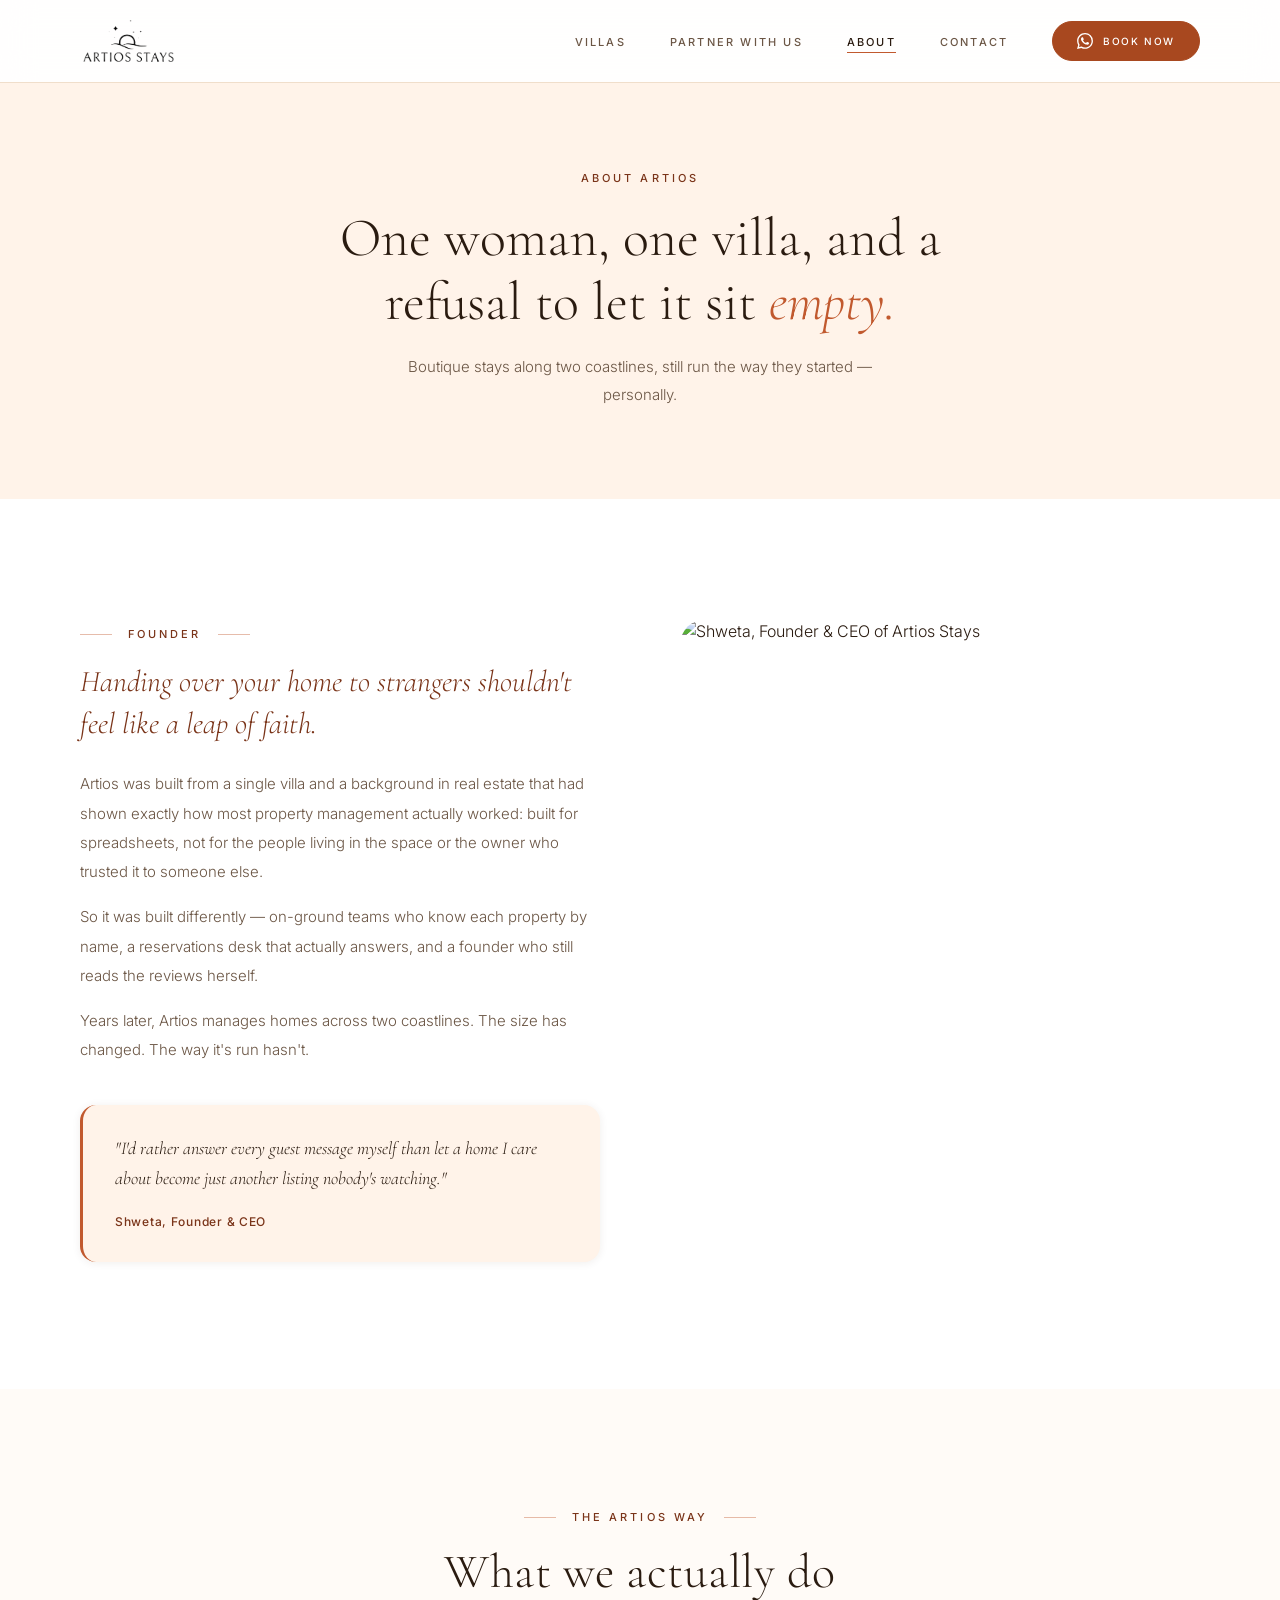
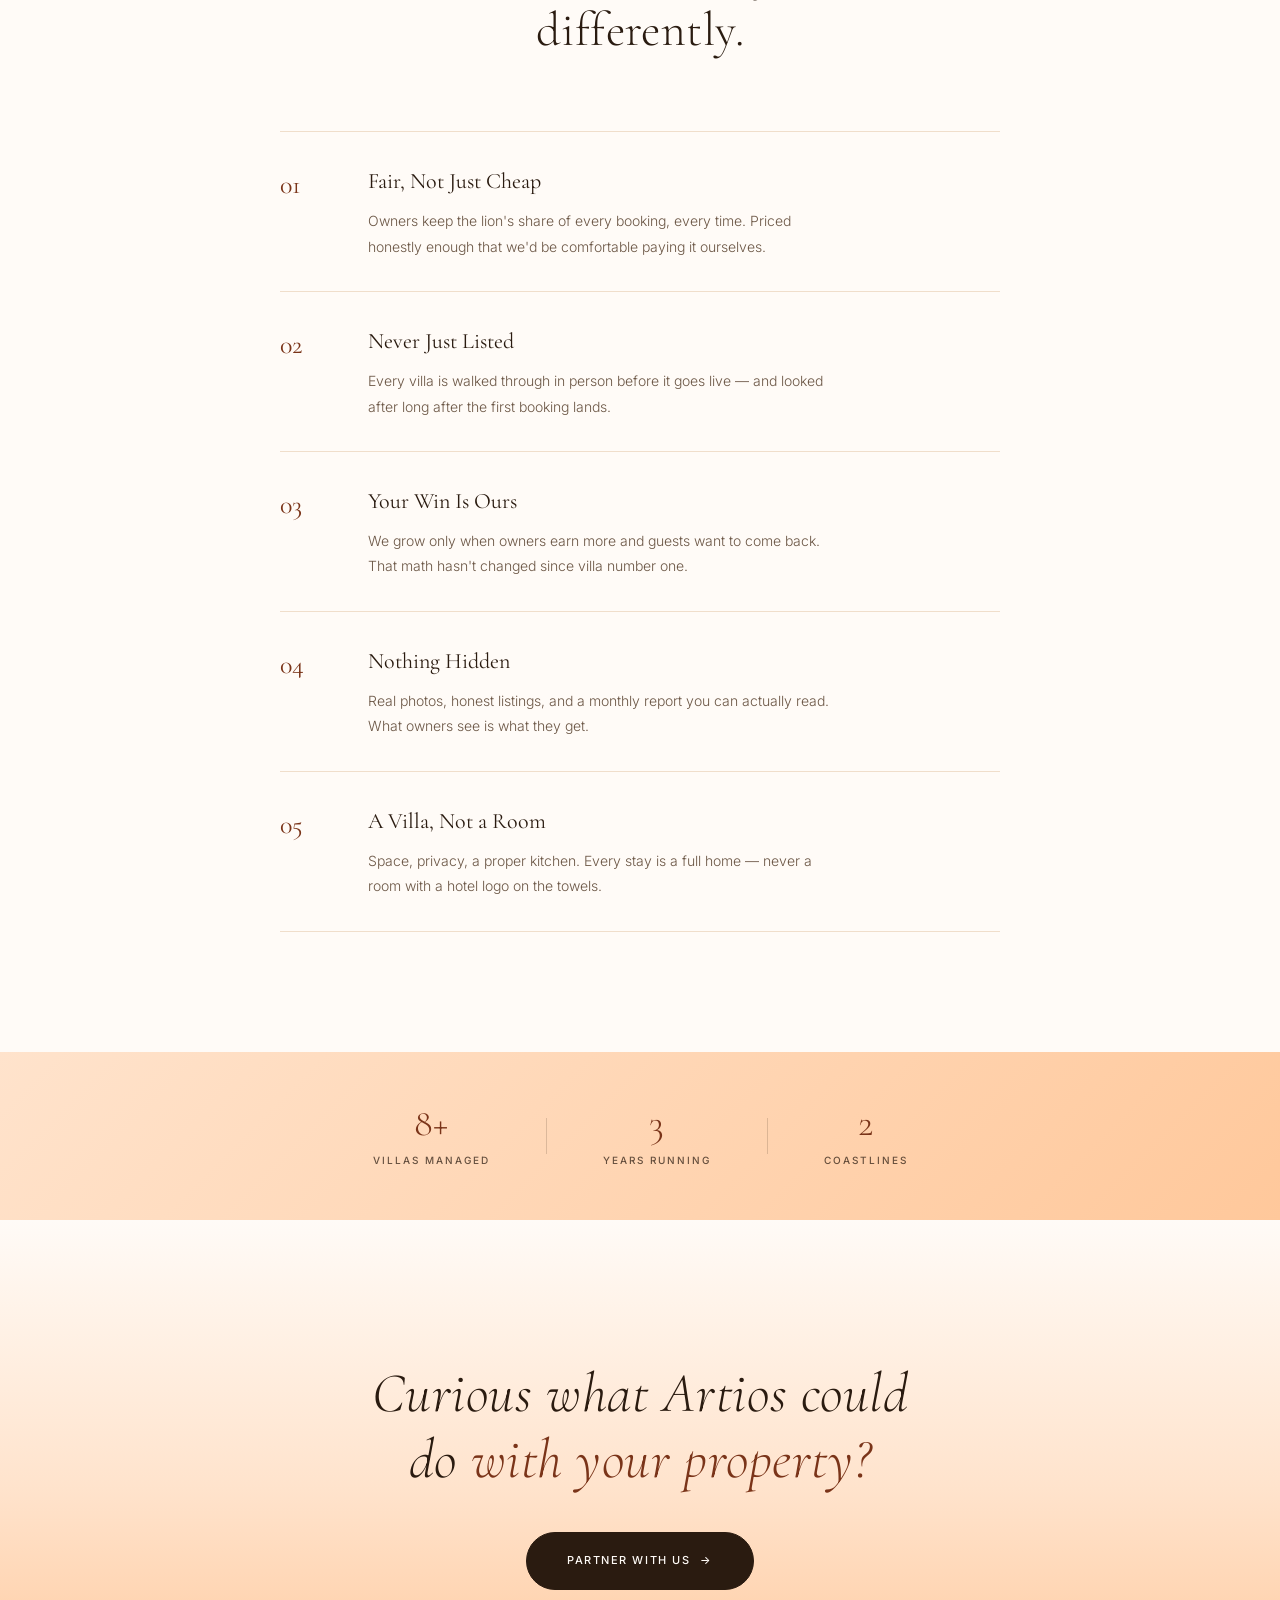
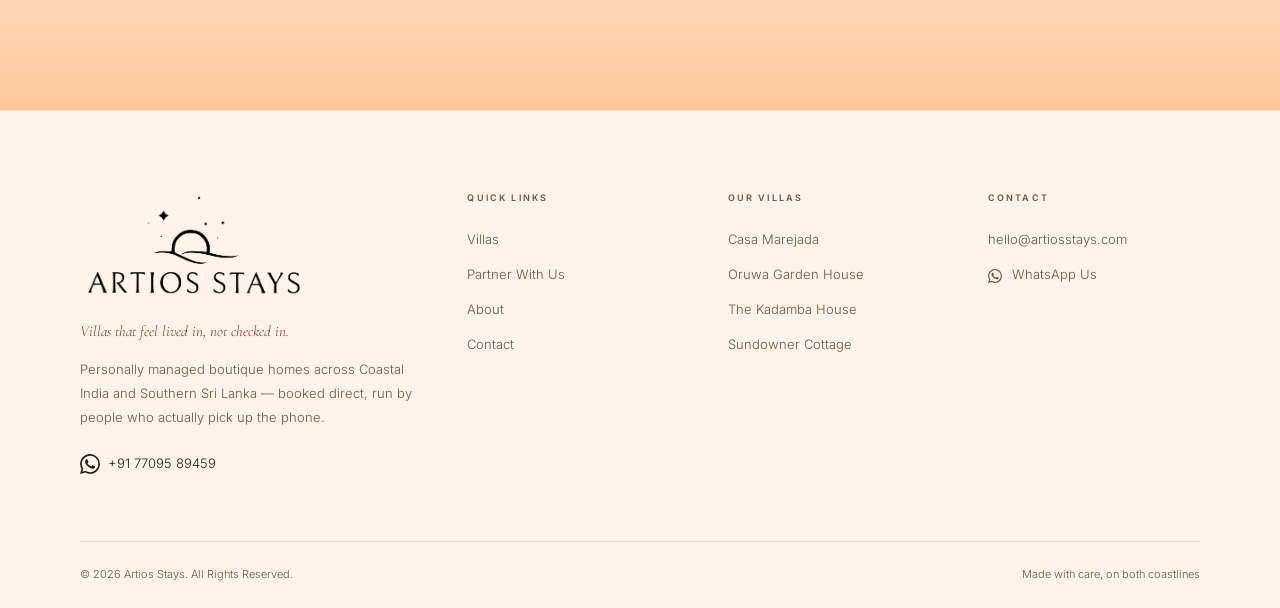
==== commit 50e52c14: "Switch to white / pastel-orange light-mode theme - Full palette inversion: white/cream body, pastel-" ====
--- a/about.html
+++ b/about.html
@@ -18,7 +18,7 @@
   <nav class="nav" id="navbar">
     <div class="nav__container">
       <a href="index.html" class="nav__logo">
-        <img src="images/logo-white.png" alt="Artios Stays" class="nav__logo-img" />
+        <img src="images/logo-black.png" alt="Artios Stays" class="nav__logo-img" />
       </a>
       <ul class="nav__links" id="navLinks">
         <li><a href="villas.html" class="nav__link">Villas</a></li>
@@ -162,7 +162,7 @@
       <div class="footer__grid">
         <div class="footer__brand">
           <div class="footer__logo">
-            <img src="images/logo-white.png" alt="Artios Stays" class="footer__logo-img" />
+            <img src="images/logo-black.png" alt="Artios Stays" class="footer__logo-img" />
           </div>
           <p class="footer__tagline">Villas that feel lived in, not checked in.</p>
           <p class="footer__desc">Personally managed boutique homes across Coastal India and Southern Sri Lanka — booked direct, run by people who actually pick up the phone.</p>
--- a/css/style.css
+++ b/css/style.css
@@ -1,49 +1,58 @@
 /* ─────────────────────────────────────────
    Artios Stays — Stylesheet
+   White / pastel-orange, light-mode palette.
    ───────────────────────────────────────── */
 
 /* ── Tokens ── */
 :root {
-  /* Core palette — warm near-black + terracotta + cream */
-  --black:        #17110D;
-  --dark-2:       #1E1610;
-  --dark-3:       #271C14;
+  /* Core palette — white body, pastel-orange accents, warm-brown text.
+     Photo/video heroes (.hero, .cta-banner, .page-hero) are the one
+     deliberate exception: they keep a dark scrim over the image for text
+     legibility, same as almost every light-mode site with a photo hero. */
+  --black:        #2A1B10;
+  --dark-2:       #3A2818;
+  --dark-3:       #4A3524;
   --terracotta:       #C1592E;
   --terracotta-light: #E0885A;
   --terracotta-deep:  #7A3419;
-  --terracotta-pale:  #EFC9AC;
+  --terracotta-pale:  #FFE3CC;
   /* Accessible solid-fill orange: white text at 4.5:1+ against this, unlike
      --terracotta (4.43:1, fails AA) or --terracotta-light (fails outright).
      Used for solid button backgrounds and as the gradient's light-end stop
      so white/cream text and icons stay compliant everywhere the gradient
      is used as a background. */
   --terracotta-mid:   #A8481F;
-  --cream:        #FDF6EC;
-  --cream-2:      #F7E9D8;
+  --cream:        #FFFBF7;
+  --cream-2:      #FFF3E9;
   --peach:        #F0C9A6;
+  --pastel:       #FFC89B;
   --white:        #FFFFFF;
 
-  --text-on-dark:       #F5E9DD;
-  --text-on-dark-mid:   rgba(245,233,221,.58);
-  --text-on-dark-light: rgba(245,233,221,.36);
-  --text-on-dark-faint: rgba(245,233,221,.14);
-
-  --text-on-light:      #241810;
-  --text-on-light-mid:  #7C6656;
-  --text-on-light-light:#B3A091;
-
-  --border-dark:  rgba(245,233,221,.1);
-  --border-light: #E9DBC8;
+  --text-on-dark:       #FFF8F2;
+  --text-on-dark-mid:   rgba(255,248,242,.62);
+  --text-on-dark-light: rgba(255,248,242,.4);
+  --text-on-dark-faint: rgba(255,248,242,.16);
+
+  --text-on-light:      #2A1B10;
+  --text-on-light-mid:  #6B5645;
+  --text-on-light-light:#9C8570;
+
+  --border-dark:  rgba(255,248,242,.14);
+  --border-light: #F0DECB;
 
   --gradient-terracotta: linear-gradient(135deg, var(--terracotta-deep) 0%, var(--terracotta-mid) 100%);
-  --gradient-cta: linear-gradient(180deg, var(--black) 0%, #4A2313 38%, var(--terracotta) 72%, var(--peach) 100%);
+  /* Soft pastel band — verified: dark --text-on-light stays 11:1+ against
+     both ends, so full-bleed banners (stat band, benefits) can use this
+     with dark text instead of the old deep-orange-with-white-text look. */
+  --gradient-pastel: linear-gradient(135deg, var(--terracotta-pale) 0%, var(--pastel) 100%);
+  --gradient-cta: linear-gradient(180deg, var(--cream) 0%, var(--terracotta-pale) 55%, var(--pastel) 100%);
 
   --font-serif: 'Cormorant Garamond', Georgia, 'Times New Roman', serif;
   --font-sans:  'Inter', system-ui, -apple-system, sans-serif;
 
-  --shadow-sm:  0 1px 8px rgba(20,10,4,.28);
-  --shadow-md:  0 8px 30px rgba(20,10,4,.32);
-  --shadow-lg:  0 20px 60px rgba(20,10,4,.4);
+  --shadow-sm:  0 1px 8px rgba(60,35,15,.08);
+  --shadow-md:  0 8px 30px rgba(60,35,15,.12);
+  --shadow-lg:  0 20px 60px rgba(60,35,15,.18);
 
   --radius-pill: 999px;
   --radius-card: 26px;
@@ -57,8 +66,8 @@
 html { scroll-behavior: smooth; }
 body {
   font-family: var(--font-sans);
-  background: var(--black);
-  color: var(--text-on-dark);
+  background: var(--white);
+  color: var(--text-on-light);
   line-height: 1.6;
   font-weight: 300;
   -webkit-font-smoothing: antialiased;
@@ -93,21 +102,21 @@
   margin: 0 auto 72px;
 }
 
-/* ── Eyebrow ── */
+/* ── Eyebrow — light-mode default (most of the site); .section--on-dark
+   overrides it back for the photo-hero exceptions (hero/cta-banner). ── */
 .section__eyebrow {
   font-family: var(--font-sans);
   font-size: 11px;
   font-weight: 500;
   letter-spacing: 0.28em;
   text-transform: uppercase;
-  color: var(--terracotta-light);
+  color: var(--terracotta-deep);
   margin-bottom: 18px;
   display: flex;
   align-items: center;
   justify-content: center;
   gap: 16px;
 }
-.section--light .section__eyebrow { color: var(--terracotta-deep); }
 .section__eyebrow::before,
 .section__eyebrow::after {
   content: '';
@@ -133,30 +142,27 @@
   transition: none;
 }
 
-/* ── Section headings ── */
+/* ── Section headings — light-mode default ── */
 .section__title {
   font-family: var(--font-serif);
   font-size: clamp(30px, 3.8vw, 48px);
   font-weight: 300;
   line-height: 1.2;
   letter-spacing: 0.01em;
-  color: var(--text-on-dark);
+  color: var(--text-on-light);
   margin-bottom: 16px;
 }
-.section--light .section__title { color: var(--text-on-light); }
 .section__title em {
   font-style: italic;
   font-weight: 300;
-  color: var(--terracotta-light);
-}
-.section--light .section__title em { color: var(--terracotta); }
+  color: var(--terracotta);
+}
 .section__subtitle {
   font-size: 15px;
   font-weight: 300;
-  color: var(--text-on-dark-mid);
+  color: var(--text-on-light-mid);
   line-height: 1.85;
 }
-.section--light .section__subtitle { color: var(--text-on-light-mid); }
 .desktop-only { display: inline; }
 
 /* Visually hidden but still readable by screen readers/assistive tech —
@@ -219,16 +225,16 @@
   border: 1px solid rgba(255,255,255,.4);
 }
 .btn--outline-white:hover {
-  background: rgba(255,255,255,.1);
-  border-color: rgba(255,255,255,.75);
+  background: rgba(255,255,255,.15);
+  border-color: rgba(255,255,255,.8);
 }
 .btn--cream {
-  background: var(--cream);
+  background: var(--white);
   color: var(--text-on-light);
-  border: 1px solid var(--cream);
+  border: 1px solid var(--border-light);
 }
 .btn--cream:hover {
-  background: var(--white);
+  background: var(--cream-2);
   box-shadow: var(--shadow-md);
 }
 .btn--lg {
@@ -247,23 +253,39 @@
   pointer-events: none;
 }
 
-/* ── Navigation ── */
+/* ── Navigation — white bar, dark text ──
+   backdrop-filter lives on ::before, not on .nav itself: a filter/
+   backdrop-filter on an element makes IT the containing block for any
+   position:fixed descendant, instead of the viewport. .nav__links (the
+   mobile drawer) is one such descendant — with the filter on .nav
+   directly, its "top:0; bottom:0" resolved against .nav's own ~80px
+   height instead of the real viewport, collapsing the full-height
+   slide-in drawer into a small box pinned near the top. */
 .nav {
   position: fixed;
   top: 0; left: 0; right: 0;
   z-index: 100;
-  padding: 20px 0;
-  background: linear-gradient(to bottom, rgba(23,17,13,.85) 0%, rgba(23,17,13,0) 100%);
+  padding: 18px 0;
   transition: var(--transition);
 }
+.nav::before {
+  content: '';
+  position: absolute;
+  inset: 0;
+  z-index: -1;
+  background: rgba(255,255,255,.92);
+  backdrop-filter: blur(16px);
+  -webkit-backdrop-filter: blur(16px);
+  box-shadow: 0 1px 0 var(--border-light);
+  transition: var(--transition);
+}
+.nav.scrolled::before {
+  background: rgba(255,255,255,.97);
+  box-shadow: 0 2px 12px rgba(60,35,15,.06);
+}
 .nav.scrolled {
-  background: rgba(23,17,13,.9);
-  backdrop-filter: blur(20px);
-  -webkit-backdrop-filter: blur(20px);
   padding: 10px 0;
-  box-shadow: 0 1px 0 var(--border-dark);
-}
-.nav.scrolled .nav__logo-img { height: 58px; }
+}
 .nav__container {
   max-width: 1200px;
   margin: 0 auto;
@@ -274,13 +296,15 @@
 }
 .nav__logo { display: flex; align-items: center; }
 .nav__logo-img {
-  height: 84px;
+  height: 46px;
   width: auto;
-  transition: height var(--transition), opacity var(--transition);
+  /* Deliberately static — no shrink-on-scroll sizing. */
+  transition: opacity var(--transition);
 }
 .nav__logo:hover .nav__logo-img { opacity: 0.75; }
-.nav__logo-img--black { display: none; }
-.nav__logo-img--white { display: block; }
+/* The nav is always light now, so it always wants the dark-ink logo mark. */
+.nav__logo-img--black { display: block; }
+.nav__logo-img--white { display: none; }
 
 .nav__links {
   display: flex;
@@ -289,10 +313,10 @@
 }
 .nav__link {
   font-size: 11px;
-  font-weight: 400;
+  font-weight: 500;
   letter-spacing: 0.2em;
   text-transform: uppercase;
-  color: rgba(245,233,221,.68);
+  color: var(--text-on-light-mid);
   transition: color var(--transition);
   position: relative;
   padding-bottom: 2px;
@@ -303,13 +327,13 @@
   bottom: -2px;
   left: 50%; right: 50%;
   height: 1px;
-  background: var(--terracotta-light);
+  background: var(--terracotta);
   transition: left var(--transition), right var(--transition);
 }
-.nav__link:hover { color: var(--white); }
+.nav__link:hover { color: var(--text-on-light); }
 .nav__link:hover::after,
 .nav__link.active::after { left: 0; right: 0; }
-.nav__link.active { color: var(--white); }
+.nav__link.active { color: var(--text-on-light); }
 
 .nav__cta {
   font-size: 10px;
@@ -326,11 +350,14 @@
   display: block;
   width: 22px;
   height: 1px;
-  background: var(--white);
+  background: var(--text-on-light);
   transition: var(--transition);
 }
 
-/* ── Hero ── */
+/* ── Hero — photo/video hero keeps its dark scrim for legibility, warmed
+   toward the new palette rather than staying stark near-black. This is
+   the one deliberate "not literally white" zone, same as almost any
+   light-mode site with a full-bleed photo hero. ── */
 .hero {
   position: relative;
   height: 100svh;
@@ -341,16 +368,26 @@
   justify-content: center;
   overflow: hidden;
 }
-.hero__bg { position: absolute; inset: 0; }
-/* .hero__img stays a plain, non-positioned element (the mobile/no-video
-   fallback); .hero__video is position:absolute so it paints above it
-   automatically, in DOM order, with no z-index juggling needed. */
+/* isolation:isolate gives .hero__bg its own contained stacking context, so
+   the explicit z-index values below are only ever compared against each
+   other — never against .hero__content next door. Learned the hard way:
+   .hero__img's `will-change: transform` (for the scroll-parallax effect)
+   silently made it establish a stacking context too, with no z-index at
+   all — CSS still treats that as z-index:0, ordered by DOM position among
+   siblings in the same bucket, which put the img (later in the HTML)
+   ABOVE the video. It looked identical to the real thing in screenshots
+   (the poster is a frame from the same footage) while actually just
+   being a static picture sitting in front of a video playing invisibly
+   underneath — no amount of the video actually working fixed that. */
+.hero__bg { position: absolute; inset: 0; isolation: isolate; }
 .hero__img {
   width: 100%;
   height: 115%;
   object-fit: cover;
   object-position: center 60%;
   will-change: transform;
+  position: relative;
+  z-index: 1;
 }
 .hero__video {
   position: absolute;
@@ -358,6 +395,20 @@
   width: 100%;
   height: 100%;
   object-fit: cover;
+  z-index: 2;
+  /* This footage is a near-static drone hold — barely any motion of its
+     own, which reads as a frozen photo even while it's genuinely
+     decoding and playing. A slow Ken Burns zoom gives it visible life
+     without needing different footage. Killed automatically by the
+     global prefers-reduced-motion rule, and paused/resumed in sync with
+     the video itself via JS (see the play/pause handlers in main.js). */
+  animation: heroKenBurns 26s ease-in-out infinite alternate;
+  transform-origin: center center;
+  will-change: transform;
+}
+@keyframes heroKenBurns {
+  from { transform: scale(1); }
+  to   { transform: scale(1.1); }
 }
 /* Required stop control for auto-moving content (WCAG 2.2.2) — also lets
    anyone kill the motion regardless of their OS reduced-motion setting. */
@@ -368,30 +419,32 @@
   position: absolute;
   right: 24px;
   top: 110px;
+  z-index: 4;
   width: 40px;
   height: 40px;
   border-radius: 50%;
-  background: rgba(23,17,13,.45);
+  background: rgba(42,27,16,.45);
   backdrop-filter: blur(6px);
   -webkit-backdrop-filter: blur(6px);
-  border: 1px solid rgba(245,233,221,.3);
+  border: 1px solid rgba(255,248,242,.3);
   color: var(--white);
   display: flex;
   align-items: center;
   justify-content: center;
   transition: background var(--transition), border-color var(--transition);
 }
-.hero__video-toggle:hover { background: rgba(23,17,13,.7); border-color: rgba(245,233,221,.55); }
+.hero__video-toggle:hover { background: rgba(42,27,16,.7); border-color: rgba(255,248,242,.55); }
 .hero__video-toggle-icon--play { display: none; }
 .hero__video-toggle.is-paused .hero__video-toggle-icon--pause { display: none; }
 .hero__video-toggle.is-paused .hero__video-toggle-icon--play { display: block; }
 .hero__overlay {
   position: absolute; inset: 0;
+  z-index: 3;
   background: linear-gradient(
     to bottom,
-    rgba(23,17,13,.8) 0%,
-    rgba(43,24,16,.68) 40%,
-    rgba(23,17,13,.9) 100%
+    rgba(42,27,16,.8) 0%,
+    rgba(74,45,25,.64) 40%,
+    rgba(42,27,16,.87) 100%
   );
 }
 .hero__content {
@@ -407,12 +460,8 @@
   font-weight: 500;
   letter-spacing: 0.3em;
   text-transform: uppercase;
-  /* --terracotta-light doesn't have enough headroom to stay AA-compliant
-     against this hero's video (its brightest zone sits right where the
-     eyebrow renders) without crushing the overlay to near-black — --peach
-     is light enough to clear it with real margin instead. */
-  color: var(--peach);
-  text-shadow: 0 1px 10px rgba(0,0,0,.7), 0 1px 2px rgba(0,0,0,.5);
+  color: var(--pastel);
+  text-shadow: 0 1px 10px rgba(0,0,0,.55), 0 1px 2px rgba(0,0,0,.4);
   margin-bottom: 32px;
   display: flex;
   align-items: center;
@@ -425,7 +474,7 @@
   display: block;
   width: 40px;
   height: 1px;
-  background: rgba(224,136,90,.4);
+  background: rgba(255,200,155,.5);
   flex-shrink: 0;
   transform: scaleX(0);
   transform-origin: center;
@@ -439,19 +488,19 @@
   line-height: 1.03;
   letter-spacing: 0.015em;
   color: var(--white);
-  text-shadow: 0 2px 20px rgba(0,0,0,.6), 0 1px 4px rgba(0,0,0,.4);
+  text-shadow: 0 2px 20px rgba(0,0,0,.5), 0 1px 4px rgba(0,0,0,.35);
   margin-bottom: 28px;
 }
 .hero__title em {
   font-style: italic;
   font-weight: 300;
-  color: var(--peach);
+  color: var(--pastel);
 }
 .hero__subtitle {
   font-size: clamp(14px, 1.5vw, 16px);
   font-weight: 300;
-  color: rgba(245,233,221,.85);
-  text-shadow: 0 1px 10px rgba(0,0,0,.6), 0 1px 2px rgba(0,0,0,.4);
+  color: rgba(255,248,242,.88);
+  text-shadow: 0 1px 10px rgba(0,0,0,.5), 0 1px 2px rgba(0,0,0,.35);
   line-height: 1.95;
   margin-bottom: 48px;
 }
@@ -469,7 +518,7 @@
   display: flex;
   align-items: center;
   justify-content: center;
-  background: rgba(23,17,13,.6);
+  background: rgba(42,27,16,.55);
   backdrop-filter: blur(14px);
   -webkit-backdrop-filter: blur(14px);
   border-top: 1px solid var(--border-dark);
@@ -489,7 +538,7 @@
   font-family: var(--font-serif);
   font-size: 28px;
   font-weight: 300;
-  color: var(--peach);
+  color: var(--pastel);
   line-height: 1;
 }
 .hero__stat-label {
@@ -497,7 +546,7 @@
   font-weight: 400;
   letter-spacing: 0.2em;
   text-transform: uppercase;
-  color: rgba(245,233,221,.4);
+  color: rgba(255,248,242,.6);
   margin-top: 6px;
 }
 .hero__stat-divider {
@@ -506,8 +555,8 @@
   background: var(--border-dark);
 }
 
-/* ── About ── */
-.about { background: var(--black); }
+/* ── About (legacy section, unused by current pages but kept in sync) ── */
+.about { background: var(--white); }
 .about__grid {
   display: grid;
   grid-template-columns: 1fr 1fr;
@@ -520,7 +569,7 @@
 .about__desc {
   font-size: 15px;
   font-weight: 300;
-  color: var(--text-on-dark-mid);
+  color: var(--text-on-light-mid);
   line-height: 2;
   margin-bottom: 18px;
 }
@@ -546,10 +595,10 @@
   gap: 22px;
   padding: 26px 0;
   padding-left: 0;
-  border-bottom: 1px solid var(--border-dark);
+  border-bottom: 1px solid var(--border-light);
   transition: padding-left var(--transition), border-color var(--transition);
 }
-.feature-card:first-child { border-top: 1px solid var(--border-dark); }
+.feature-card:first-child { border-top: 1px solid var(--border-light); }
 .feature-card:hover {
   padding-left: 10px;
   border-color: var(--terracotta);
@@ -574,14 +623,14 @@
   font-family: var(--font-serif);
   font-size: 20px;
   font-weight: 400;
-  color: var(--text-on-dark);
+  color: var(--text-on-light);
   margin-bottom: 6px;
   transition: color var(--transition);
 }
 .feature-card__desc {
   font-size: 13px;
   font-weight: 300;
-  color: var(--text-on-dark-mid);
+  color: var(--text-on-light-mid);
   line-height: 1.75;
 }
 
@@ -595,6 +644,7 @@
 }
 .property-card {
   background: var(--white);
+  border: 1px solid var(--border-light);
   border-radius: var(--radius-card);
   overflow: hidden;
   transition: box-shadow var(--transition), transform var(--transition);
@@ -617,7 +667,7 @@
 .property-card__badge {
   position: absolute;
   top: 16px; left: 16px;
-  background: var(--cream);
+  background: var(--white);
   color: var(--text-on-light);
   font-size: 9px;
   font-weight: 500;
@@ -640,7 +690,7 @@
 }
 .property-card__overlay {
   position: absolute; inset: 0;
-  background: rgba(23,17,13,.55);
+  background: rgba(42,27,16,.55);
   display: flex;
   align-items: center;
   justify-content: center;
@@ -716,9 +766,10 @@
   margin-bottom: 24px;
 }
 
-/* ── Testimonials ── */
+/* ── Testimonials — light section, pastel-tinted cards for separation
+   against the white/cream page around them ── */
 .testimonials {
-  background: var(--black);
+  background: var(--white);
   overflow: hidden;
 }
 .testimonials__track-wrapper {
@@ -733,15 +784,17 @@
 }
 .testimonial-card {
   flex: 0 0 calc(33.333% - 16px);
-  background: var(--cream);
+  background: var(--cream-2);
+  border: 1px solid var(--border-light);
   border-radius: var(--radius-card);
   padding: 36px;
   display: flex;
   flex-direction: column;
-  transition: transform var(--transition), box-shadow var(--transition);
+  transition: transform var(--transition), box-shadow var(--transition), background var(--transition);
 }
 .testimonial-card:hover {
   transform: translateY(-4px);
+  background: var(--white);
   box-shadow: var(--shadow-lg);
 }
 .testimonial-card__stars {
@@ -802,8 +855,8 @@
 .testimonials__btn {
   width: 44px; height: 44px;
   border-radius: 50%;
-  border: 1px solid var(--border-dark);
-  color: var(--text-on-dark-mid);
+  border: 1px solid var(--border-light);
+  color: var(--text-on-light-mid);
   display: flex;
   align-items: center;
   justify-content: center;
@@ -830,12 +883,12 @@
 .testimonials__dot {
   width: 6px; height: 6px;
   border-radius: 50%;
-  background: var(--border-dark);
+  background: var(--border-light);
   transition: var(--transition);
   cursor: pointer;
 }
-.testimonials__dot.active { background: var(--terracotta-light); width: 22px; border-radius: var(--radius-pill); }
-.testimonials__dot:hover:not(.active) { background: var(--text-on-dark-light); }
+.testimonials__dot.active { background: var(--terracotta); width: 22px; border-radius: var(--radius-pill); }
+.testimonials__dot:hover:not(.active) { background: var(--text-on-light-light); }
 
 /* ── Host ── */
 .host { background: var(--cream); color: var(--text-on-light); }
@@ -904,7 +957,7 @@
 }
 .host__content .btn { margin-top: 20px; }
 
-/* ── CTA Banner (photo) ── */
+/* ── CTA Banner (photo) — same dark-scrim exception as the hero ── */
 .cta-banner {
   position: relative;
   padding: 160px 24px;
@@ -923,14 +976,14 @@
      (bright terracotta at only .55 opacity) left the em/subtitle text
      there around 3.1–3.4:1. Darker + less saturated at the bottom fixes
      it while keeping the warm glow. */
-  background: linear-gradient(180deg, rgba(23,17,13,.8) 0%, rgba(50,26,17,.78) 55%, rgba(74,35,19,.8) 100%);
+  background: linear-gradient(180deg, rgba(42,27,16,.78) 0%, rgba(70,40,22,.75) 55%, rgba(90,50,25,.78) 100%);
 }
 .cta-banner__content {
   position: relative;
   max-width: 560px;
   margin: 0 auto;
 }
-.cta-banner .section__eyebrow { color: var(--peach); justify-content: center; }
+.cta-banner .section__eyebrow { color: var(--pastel); justify-content: center; }
 .cta-banner__title {
   font-family: var(--font-serif);
   font-size: clamp(44px, 6vw, 76px);
@@ -943,18 +996,19 @@
 .cta-banner__title em {
   font-style: italic;
   font-weight: 300;
-  color: var(--peach);
+  color: var(--pastel);
 }
 .cta-banner__subtitle {
   font-size: 15px;
   font-weight: 300;
-  color: rgba(255,255,255,.72);
+  color: rgba(255,255,255,.75);
   margin-bottom: 44px;
   letter-spacing: 0.04em;
 }
 
 /* ── CTA Gradient (no photo — the "Have a villa ready?" teaser before the
-   footer on index.html) ── */
+   footer on index.html) — fully light now, pale cream to pastel orange,
+   dark text throughout instead of the old dark-to-light transition. ── */
 .cta-gradient {
   position: relative;
   padding: 140px 24px 120px;
@@ -967,41 +1021,39 @@
   max-width: 580px;
   margin: 0 auto;
 }
-.cta-gradient .section__eyebrow { color: var(--white); opacity: .85; justify-content: center; }
+.cta-gradient .section__eyebrow { color: var(--terracotta-deep); justify-content: center; }
 .cta-gradient .section__eyebrow::before,
-.cta-gradient .section__eyebrow::after { background: rgba(255,255,255,.5); }
+.cta-gradient .section__eyebrow::after { background: var(--terracotta); opacity: .5; }
 .cta-gradient__title {
   font-family: var(--font-serif);
   font-size: clamp(34px, 5vw, 56px);
   font-weight: 300;
   font-style: italic;
   letter-spacing: 0.01em;
-  /* The heading sits in the section's top ~60% — still the dark/brown part
-     of --gradient-cta, nowhere near the light peach stop at the bottom.
-     Light text was the actual requirement here; --black was a mistake
-     made without checking where the text lands versus the gradient. */
-  color: var(--cream);
+  color: var(--text-on-light);
   line-height: 1.18;
   margin-bottom: 40px;
 }
 .cta-gradient__title em {
   font-style: italic;
   font-weight: 300;
-  color: var(--peach);
-}
-
-/* ── Footer ── */
+  color: var(--terracotta-deep);
+}
+
+/* ── Footer — light, warmed with a soft pastel-orange tint rather than
+   stark white, so it still reads as a distinct closing band. ── */
 .footer {
-  background: var(--black);
-  color: rgba(245,233,221,.5);
+  background: var(--cream-2);
+  color: var(--text-on-light-mid);
   padding: 80px 0 0;
+  border-top: 1px solid var(--border-light);
 }
 .footer__grid {
   display: grid;
   grid-template-columns: 1.6fr 1fr 1fr 1fr;
   gap: 48px;
   padding-bottom: 60px;
-  border-bottom: 1px solid var(--border-dark);
+  border-bottom: 1px solid var(--border-light);
 }
 .footer__logo { margin-bottom: 20px; }
 .footer__logo-img { height: 108px; width: auto; }
@@ -1010,32 +1062,32 @@
   font-style: italic;
   font-weight: 300;
   font-size: 15px;
-  color: var(--terracotta-light);
+  color: var(--terracotta-deep);
   margin-bottom: 14px;
 }
 .footer__desc {
   font-size: 13px;
   font-weight: 300;
   line-height: 1.85;
-  color: var(--text-on-dark-mid);
+  color: var(--text-on-light-mid);
   margin-bottom: 24px;
 }
 .footer__whatsapp {
   display: inline-flex;
   align-items: center;
   gap: 8px;
-  color: rgba(245,233,221,.72);
+  color: var(--text-on-light);
   font-size: 13px;
   font-weight: 300;
   transition: color var(--transition), gap var(--transition);
 }
-.footer__whatsapp:hover { color: var(--terracotta-light); gap: 12px; }
+.footer__whatsapp:hover { color: var(--terracotta-deep); gap: 12px; }
 .footer__heading {
   font-size: 9px;
   font-weight: 600;
   letter-spacing: 0.24em;
   text-transform: uppercase;
-  color: rgba(245,233,221,.6);
+  color: var(--text-on-light-mid);
   margin-bottom: 24px;
 }
 .footer__links {
@@ -1046,18 +1098,18 @@
 .footer__links a {
   font-size: 13px;
   font-weight: 300;
-  color: var(--text-on-dark-mid);
+  color: var(--text-on-light-mid);
   transition: color var(--transition), padding-left var(--transition);
   display: block;
 }
 .footer__links a:hover {
-  color: var(--terracotta-light);
+  color: var(--terracotta-deep);
   padding-left: 6px;
 }
 .footer__links li {
   font-size: 13px;
   font-weight: 300;
-  color: var(--text-on-dark-mid);
+  color: var(--text-on-light-mid);
 }
 .footer__bottom {
   display: flex;
@@ -1066,7 +1118,7 @@
   padding: 24px 0;
   font-size: 11px;
   font-weight: 300;
-  color: rgba(245,233,221,.55);
+  color: var(--text-on-light-mid);
 }
 
 /* ── Keyframes ── */
@@ -1116,7 +1168,7 @@
    areas → lead form) in the Artios palette.
    ═════════════════════════════════════════ */
 
-/* Photo hero */
+/* Photo hero — same dark-scrim exception as the homepage hero */
 .page-hero {
   position: relative;
   height: 86vh;
@@ -1132,11 +1184,11 @@
 .page-hero__overlay {
   position: absolute; inset: 0;
   /* This photo (a bright white villa) needs a much stronger, near-uniform
-     veil than the homepage's — verified against the actual downloaded
-     image with real contrast math, not eyeballed: the previous version
-     left the eyebrow/title/subtitle down around 1.2–2.1:1 (see
+     veil than a typical scrim — verified against the actual downloaded
+     image with real contrast math, not eyeballed: an earlier, weaker
+     version left the eyebrow/title/subtitle down around 1.2–2.1:1 (see
      project memory for how this was caught). */
-  background: linear-gradient(180deg, rgba(23,17,13,.85) 0%, rgba(23,17,13,.85) 50%, rgba(23,17,13,.92) 100%);
+  background: linear-gradient(180deg, rgba(42,27,16,.85) 0%, rgba(42,27,16,.85) 50%, rgba(58,37,20,.9) 100%);
 }
 .page-hero__content {
   position: relative;
@@ -1144,6 +1196,7 @@
   margin: 0 auto;
   padding: 0 24px;
 }
+.page-hero__content .section__eyebrow { color: var(--pastel); }
 .page-hero__title {
   font-family: var(--font-serif);
   font-size: clamp(32px, 5.4vw, 58px);
@@ -1154,20 +1207,20 @@
 }
 .page-hero__title em {
   font-style: italic;
-  color: var(--peach);
+  color: var(--pastel);
 }
 .page-hero__subtitle {
   font-size: 15px;
   font-weight: 300;
-  color: rgba(245,233,221,.68);
+  color: rgba(255,248,242,.78);
   line-height: 1.9;
   max-width: 560px;
   margin: 0 auto 36px;
 }
 
-/* Stat band — full-width gradient strip below the hero */
+/* Stat band — full-width pastel strip below the hero, dark text */
 .stat-band {
-  background: var(--gradient-terracotta);
+  background: var(--gradient-pastel);
   padding: 52px 24px;
 }
 .stat-band__row {
@@ -1189,7 +1242,7 @@
   font-family: var(--font-serif);
   font-size: 38px;
   font-weight: 300;
-  color: var(--white);
+  color: var(--terracotta-deep);
   line-height: 1;
 }
 .stat-band__label {
@@ -1197,13 +1250,14 @@
   font-weight: 500;
   letter-spacing: 0.2em;
   text-transform: uppercase;
-  color: rgba(255,255,255,.78);
+  color: var(--text-on-light);
+  opacity: .72;
   margin-top: 10px;
 }
-.stat-band__divider { width: 1px; height: 36px; background: rgba(255,255,255,.25); }
-
-/* Process — 2x2 card grid */
-.process { background: var(--black); }
+.stat-band__divider { width: 1px; height: 36px; background: rgba(42,27,16,.16); }
+
+/* Process — 2x2 card grid, white cards on a light section */
+.process { background: var(--cream); }
 .process__grid {
   display: grid;
   grid-template-columns: 1fr 1fr;
@@ -1212,8 +1266,8 @@
   margin: 0 auto;
 }
 .process-card {
-  background: var(--dark-3);
-  border: 1px solid var(--border-dark);
+  background: var(--white);
+  border: 1px solid var(--border-light);
   border-radius: var(--radius-card);
   overflow: hidden;
 }
@@ -1233,22 +1287,22 @@
   display: flex;
   align-items: center;
   justify-content: center;
-  background: rgba(193,89,46,.15);
-  border: 1px solid rgba(193,89,46,.4);
-  color: var(--terracotta-light);
+  background: var(--terracotta-pale);
+  border: 1px solid rgba(193,89,46,.3);
+  color: var(--terracotta-deep);
   margin-bottom: 18px;
 }
 .process-card__title {
   font-family: var(--font-serif);
   font-size: 22px;
   font-weight: 400;
-  color: var(--white);
+  color: var(--text-on-light);
   margin-bottom: 10px;
 }
 .process-card__desc {
   font-size: 13px;
   font-weight: 300;
-  color: var(--text-on-dark-mid);
+  color: var(--text-on-light-mid);
   line-height: 1.75;
   margin-bottom: 18px;
 }
@@ -1262,7 +1316,7 @@
   padding-left: 16px;
   font-size: 12px;
   font-weight: 300;
-  color: var(--text-on-dark-mid);
+  color: var(--text-on-light-mid);
   line-height: 1.6;
 }
 .process-card__list li::before {
@@ -1290,16 +1344,16 @@
   margin-bottom: 8px;
   letter-spacing: 0.02em;
 }
-.stat-card__ratio span { color: rgba(255,255,255,.5); }
+.stat-card__ratio span { color: rgba(255,255,255,.6); }
 .stat-card__desc {
   font-size: 13px;
   font-weight: 300;
-  color: rgba(255,255,255,.88);
+  color: rgba(255,255,255,.92);
   line-height: 1.7;
 }
 
-/* Owner testimonials (2-up quote cards on dark bg) */
-.owner-testimonials { background: var(--black); }
+/* Owner testimonials (2-up quote cards, light section) */
+.owner-testimonials { background: var(--white); }
 .owner-testimonials__grid {
   display: grid;
   grid-template-columns: 1fr 1fr;
@@ -1310,13 +1364,13 @@
 .owner-testimonials .testimonial-card { flex: none; }
 .owner-testimonials .testimonial-card__quote { font-size: 17px; }
 
-/* "What You Get" — gradient bg, cream benefit cards */
-.benefits { background: var(--gradient-terracotta); }
-.benefits .section__eyebrow { color: rgba(255,255,255,.85); }
+/* "What You Get" — pastel band, white benefit cards */
+.benefits { background: var(--gradient-pastel); }
+.benefits .section__eyebrow { color: var(--terracotta-deep); }
 .benefits .section__eyebrow::before,
-.benefits .section__eyebrow::after { background: rgba(255,255,255,.5); }
-.benefits .section__title { color: var(--white); }
-.benefits .section__title em { color: var(--cream); }
+.benefits .section__eyebrow::after { background: var(--terracotta); opacity: .5; }
+.benefits .section__title { color: var(--text-on-light); }
+.benefits .section__title em { color: var(--terracotta-deep); }
 .benefits__grid {
   display: grid;
   grid-template-columns: repeat(3, 1fr);
@@ -1325,9 +1379,10 @@
   margin: 0 auto;
 }
 .benefit-card {
-  background: var(--cream);
+  background: var(--white);
   border-radius: var(--radius-card-sm);
   padding: 28px;
+  box-shadow: var(--shadow-sm);
 }
 .benefit-card__icon {
   width: 40px; height: 40px;
@@ -1395,7 +1450,8 @@
   margin-bottom: 28px;
 }
 
-/* Lead form — the real, functional CTA (builds a WhatsApp message client-side) */
+/* Lead form — the real, functional CTA (builds a WhatsApp/email message
+   client-side) */
 .lead { background: var(--cream-2); color: var(--text-on-light); }
 .lead__grid {
   display: grid;
@@ -1467,12 +1523,12 @@
 .lead-form .btn { justify-content: center; margin-top: 4px; }
 
 /* ═════════════════════════════════════════
-   Simple hero — solid-bg hero used on About,
-   Villas and Contact (no photo, so none of the
-   text-over-image contrast work applies here).
+   Simple hero — light-bg hero used on About,
+   Villas and Contact (no photo, so no dark
+   scrim needed — fully in the light palette).
    ═════════════════════════════════════════ */
 .simple-hero {
-  background: var(--black);
+  background: var(--cream-2);
   text-align: center;
   padding: 170px 24px 90px;
 }
@@ -1482,14 +1538,14 @@
   font-size: clamp(32px, 5vw, 54px);
   font-weight: 300;
   line-height: 1.2;
-  color: var(--white);
+  color: var(--text-on-light);
   margin-bottom: 18px;
 }
-.simple-hero__title em { font-style: italic; color: var(--peach); }
+.simple-hero__title em { font-style: italic; color: var(--terracotta); }
 .simple-hero__subtitle {
   font-size: 15px;
   font-weight: 300;
-  color: var(--text-on-dark-mid);
+  color: var(--text-on-light-mid);
   line-height: 1.85;
   max-width: 540px;
   margin: 0 auto;
@@ -1497,7 +1553,7 @@
 .simple-hero__actions { margin-top: 32px; display: flex; justify-content: center; gap: 14px; flex-wrap: wrap; }
 
 /* ── About — story + pull-quote ── */
-.story { background: var(--cream); color: var(--text-on-light); }
+.story { background: var(--white); color: var(--text-on-light); }
 .story__grid {
   display: grid;
   grid-template-columns: 1fr 1fr;
@@ -1530,7 +1586,7 @@
 .story__quote {
   margin-top: 40px;
   padding: 28px 32px;
-  background: var(--white);
+  background: var(--cream-2);
   border-left: 3px solid var(--terracotta);
   border-radius: var(--radius-card-sm);
   box-shadow: var(--shadow-sm);
@@ -1552,34 +1608,38 @@
   font-weight: 500;
 }
 
-/* ── About — "The Artios Way" numbered list ── */
-.way { background: var(--black); }
+/* ── About — "The Artios Way" numbered list, light section ── */
+.way { background: var(--cream); }
 .way__list { max-width: 720px; margin: 0 auto; }
 .way-item {
   display: grid;
   grid-template-columns: 64px 1fr;
   gap: 24px;
   padding: 32px 0;
-  border-top: 1px solid var(--border-dark);
-}
-.way__list .way-item:last-child { border-bottom: 1px solid var(--border-dark); }
+  border-top: 1px solid var(--border-light);
+}
+.way__list .way-item:last-child { border-bottom: 1px solid var(--border-light); }
 .way-item__num {
   font-family: var(--font-serif);
   font-size: 26px;
   font-weight: 400;
-  color: var(--terracotta-light);
+  /* --terracotta only clears AA at large-text sizes (≥24px) — this drops
+     to 20px on mobile (see the 768px breakpoint below), which needs the
+     full 4.5:1 that --terracotta doesn't quite reach. --terracotta-deep
+     passes at any size, so it's used here regardless of breakpoint. */
+  color: var(--terracotta-deep);
 }
 .way-item__title {
   font-family: var(--font-serif);
   font-size: 22px;
   font-weight: 400;
-  color: var(--white);
+  color: var(--text-on-light);
   margin-bottom: 8px;
 }
 .way-item__desc {
   font-size: 14px;
   font-weight: 300;
-  color: var(--text-on-dark-mid);
+  color: var(--text-on-light-mid);
   line-height: 1.85;
   max-width: 480px;
 }
@@ -1604,7 +1664,7 @@
   transition: var(--transition);
 }
 .filter-tab:hover { border-color: var(--terracotta); color: var(--terracotta-deep); }
-.filter-tab.active { background: var(--black); border-color: var(--black); color: var(--white); }
+.filter-tab.active { background: var(--terracotta-mid); border-color: var(--terracotta-mid); color: var(--white); }
 
 /* ── Villas — price + tag additions on the shared .property-card ── */
 .property-card__top {
@@ -1758,17 +1818,17 @@
     position: fixed;
     top: 0; right: 0; bottom: 0;
     width: min(300px, 100vw);
-    background: var(--dark-2);
+    background: var(--white);
     flex-direction: column;
     align-items: flex-start;
     padding: 80px 32px 32px;
     gap: 0;
     transform: translateX(100%);
     transition: transform var(--transition);
-    box-shadow: -8px 0 40px rgba(0,0,0,.4);
+    box-shadow: -8px 0 40px rgba(60,35,15,.15);
   }
   .nav__links.open { transform: translateX(0); }
-  .nav__links li { width: 100%; border-bottom: 1px solid var(--border-dark); }
+  .nav__links li { width: 100%; border-bottom: 1px solid var(--border-light); }
   .nav__link {
     display: block;
     padding: 18px 0;
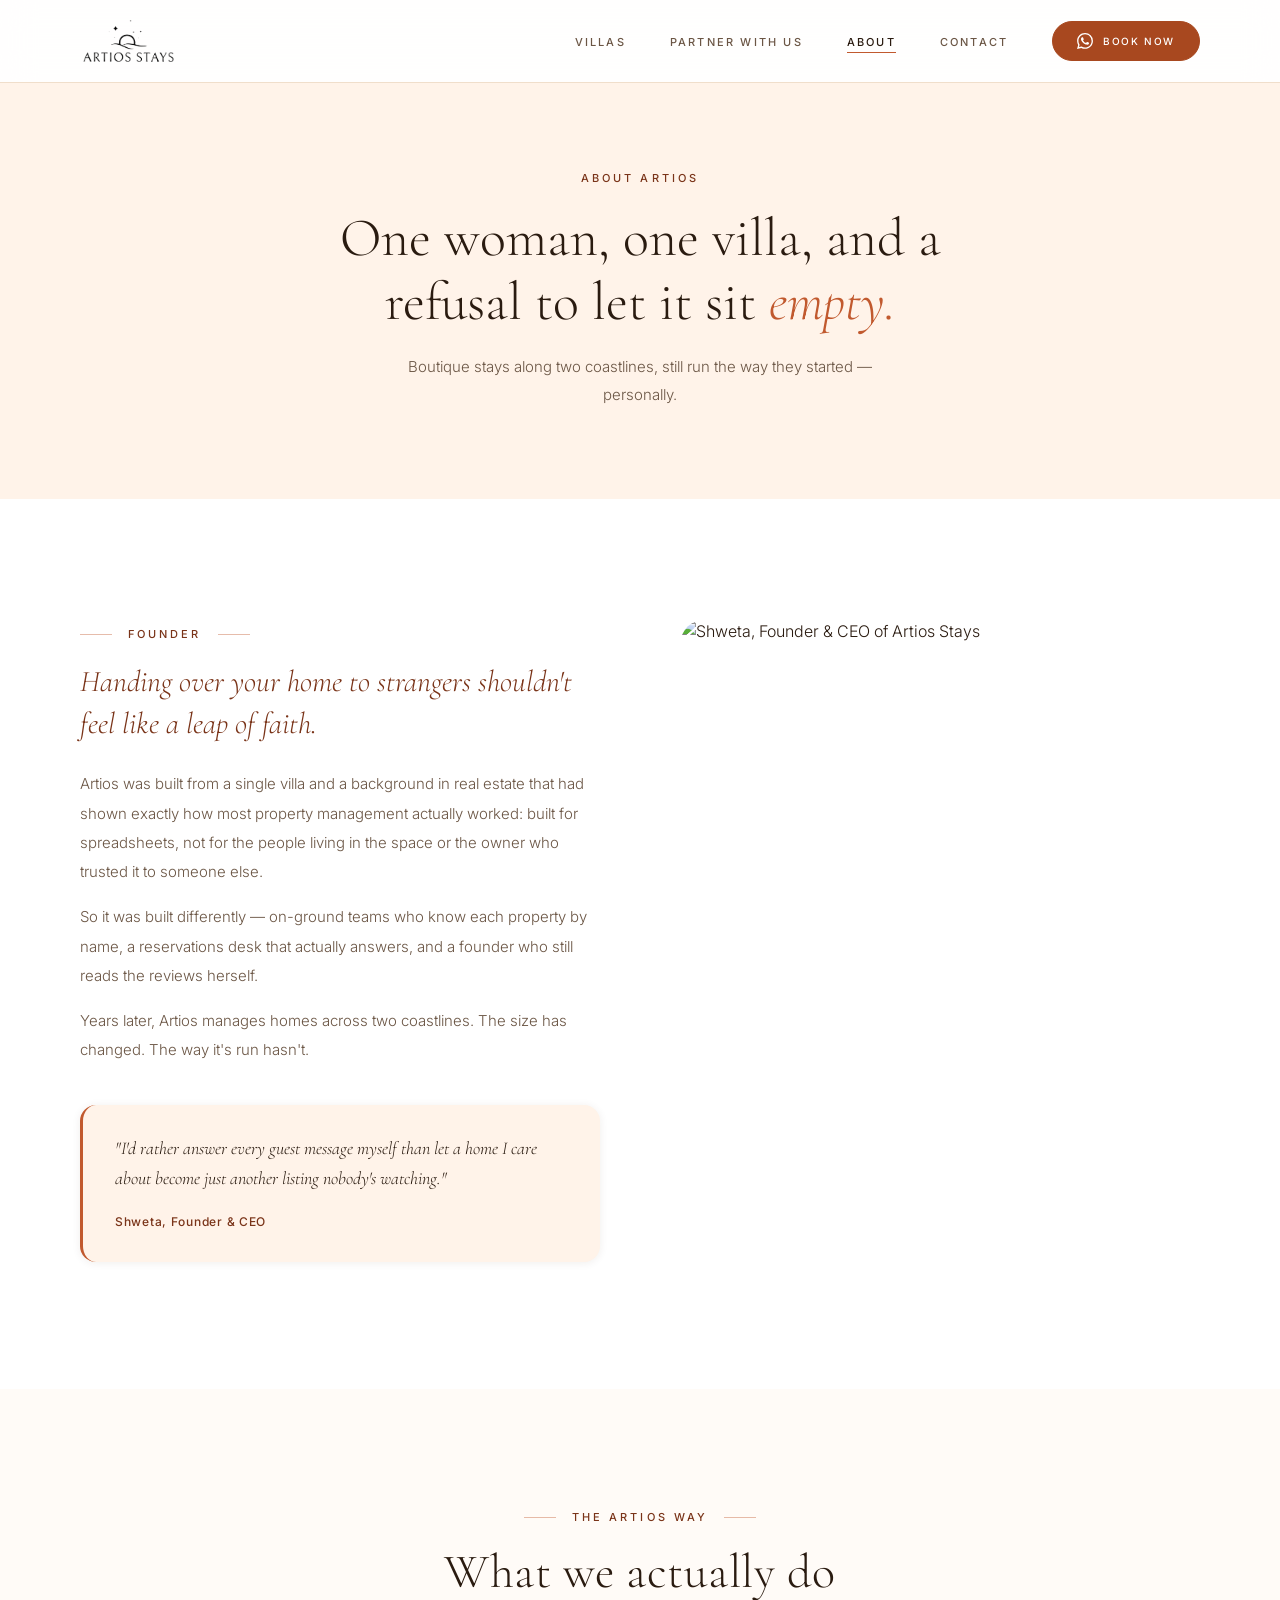
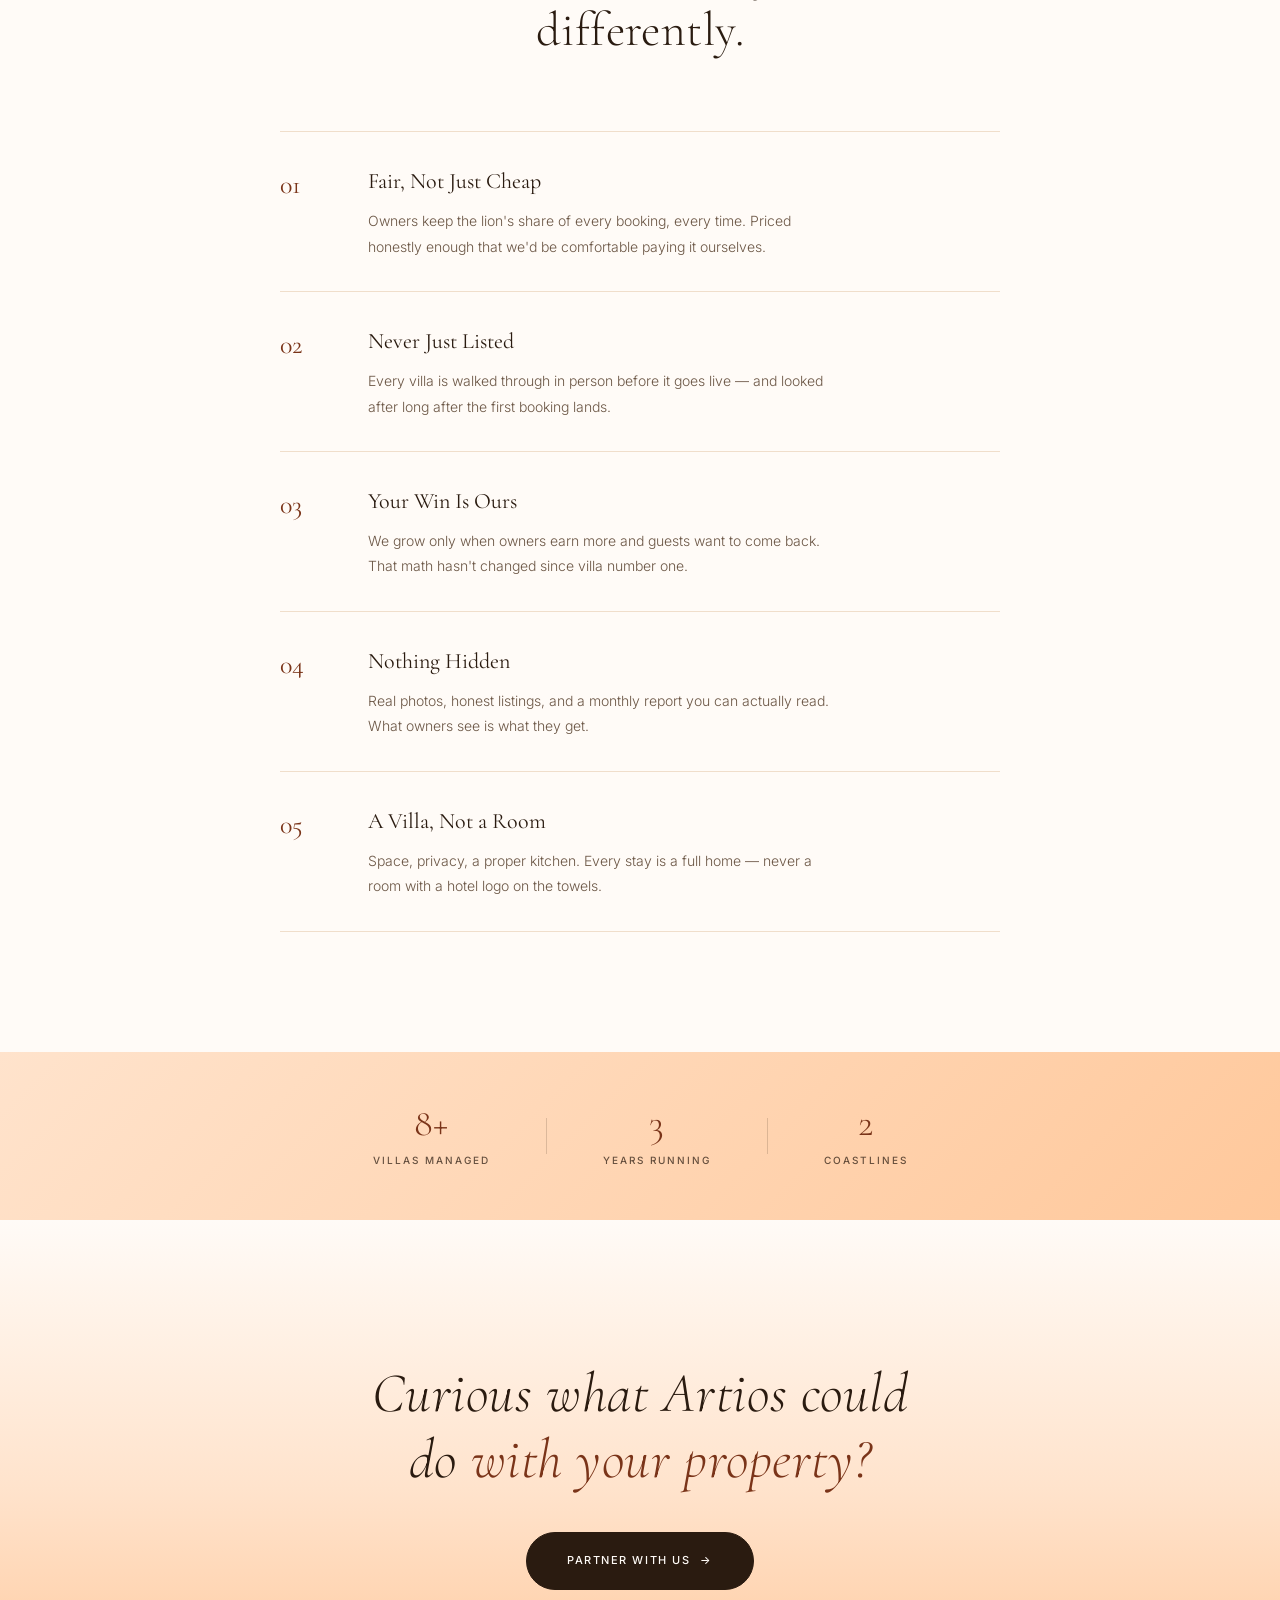
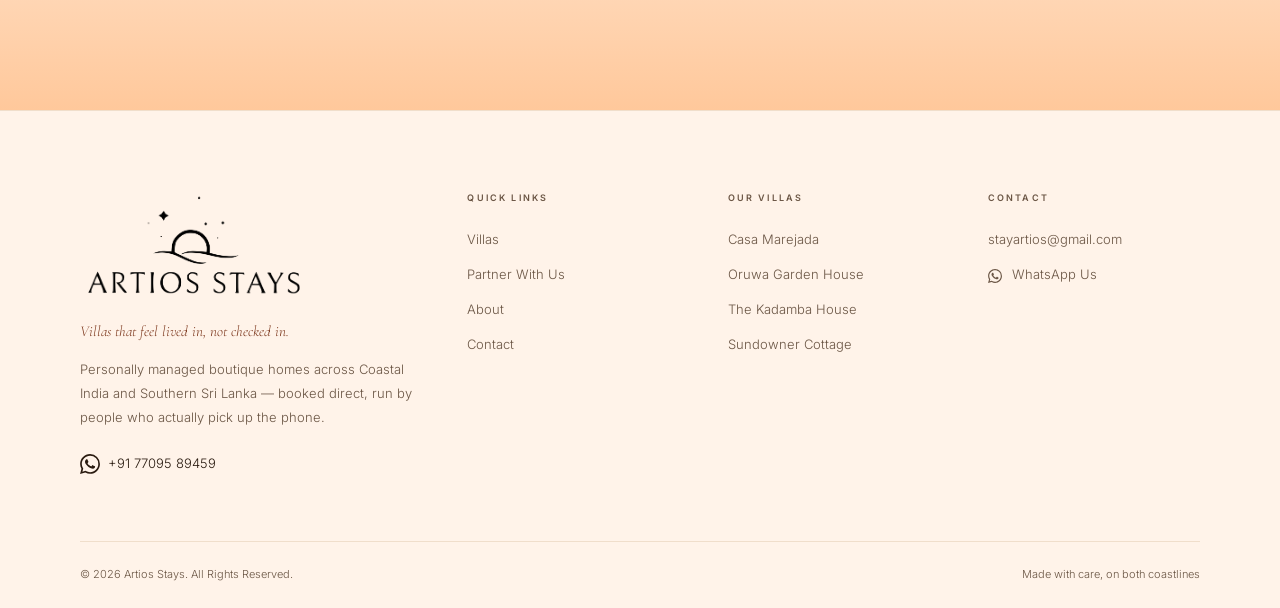
==== commit e14056bd: "Update contact email to the real address: stayartios@gmail.com Replaces the placeholder hello@artios" ====
--- a/about.html
+++ b/about.html
@@ -192,7 +192,7 @@
         <div class="footer__col">
           <h3 class="footer__heading">Contact</h3>
           <ul class="footer__links">
-            <li><a href="mailto:hello@artiosstays.com">hello@artiosstays.com</a></li>
+            <li><a href="mailto:stayartios@gmail.com">stayartios@gmail.com</a></li>
             <li>
               <a href="https://wa.me/917709589459" target="_blank" rel="noopener">
                 <svg width="14" height="14" viewBox="0 0 24 24" fill="currentColor" style="vertical-align:middle;margin-right:6px"><path d="M17.472 14.382c-.297-.149-1.758-.867-2.03-.967-.273-.099-.471-.148-.67.15-.197.297-.767.966-.94 1.164-.173.199-.347.223-.644.075-.297-.15-1.255-.463-2.39-1.475-.883-.788-1.48-1.761-1.653-2.059-.173-.297-.018-.458.13-.606.134-.133.298-.347.446-.52.149-.174.198-.298.298-.497.099-.198.05-.371-.025-.52-.075-.149-.669-1.612-.916-2.207-.242-.579-.487-.5-.669-.51-.173-.008-.371-.01-.57-.01-.198 0-.52.074-.792.372-.272.297-1.04 1.016-1.04 2.479 0 1.462 1.065 2.875 1.213 3.074.149.198 2.096 3.2 5.077 4.487.709.306 1.262.489 1.694.625.712.227 1.36.195 1.871.118.571-.085 1.758-.719 2.006-1.413.248-.694.248-1.289.173-1.413-.074-.124-.272-.198-.57-.347m-5.421 7.403h-.004a9.87 9.87 0 01-5.031-1.378l-.361-.214-3.741.982.998-3.648-.235-.374a9.86 9.86 0 01-1.51-5.26c.001-5.45 4.436-9.884 9.888-9.884 2.64 0 5.122 1.03 6.988 2.898a9.825 9.825 0 012.893 6.994c-.003 5.45-4.437 9.884-9.885 9.884m8.413-18.297A11.815 11.815 0 0012.05 0C5.495 0 .16 5.335.157 11.892c0 2.096.547 4.142 1.588 5.945L.057 24l6.305-1.654a11.882 11.882 0 005.683 1.448h.005c6.554 0 11.89-5.335 11.893-11.893a11.821 11.821 0 00-3.48-8.413z"/></svg>
--- a/css/style.css
+++ b/css/style.css
@@ -389,6 +389,17 @@
   position: relative;
   z-index: 1;
 }
+/* Hidden by default everywhere — JS reveals it (adds .video-active to
+   .hero) only once it has actually decided to play: always on desktop,
+   and on mobile only over a connection that looks good enough (see
+   main.js). Gating visibility AND the decision to fetch through the same
+   JS switch means a mobile visitor on a poor connection never downloads
+   the video at all, not just never sees it — the old version hid it with
+   a media query alone, which did nothing to stop the browser fetching an
+   `autoplay` video's source regardless of its CSS display. */
+.hero__video, .hero__video-toggle { display: none; }
+.hero.video-active .hero__video { display: block; }
+.hero.video-active .hero__video-toggle { display: flex; }
 .hero__video {
   position: absolute;
   inset: 0;
@@ -428,7 +439,8 @@
   -webkit-backdrop-filter: blur(6px);
   border: 1px solid rgba(255,248,242,.3);
   color: var(--white);
-  display: flex;
+  /* display is set by the .hero.video-active rule above, not here — this
+     button should never be visible while the video itself isn't active. */
   align-items: center;
   justify-content: center;
   transition: background var(--transition), border-color var(--transition);
@@ -1846,11 +1858,6 @@
   .section { padding: 80px 0; }
   .container { padding: 0 20px; }
 
-  /* Skip the autoplaying video on small/likely-cellular screens — the
-     poster image (same source frame) takes over as a static hero bg. */
-  .hero__video { display: none; }
-  .hero__video-toggle { display: none; }
-
   .hero__stats { padding: 16px 8px; }
   .hero__stat { padding: 0 18px; }
   .hero__stat-num { font-size: 22px; }
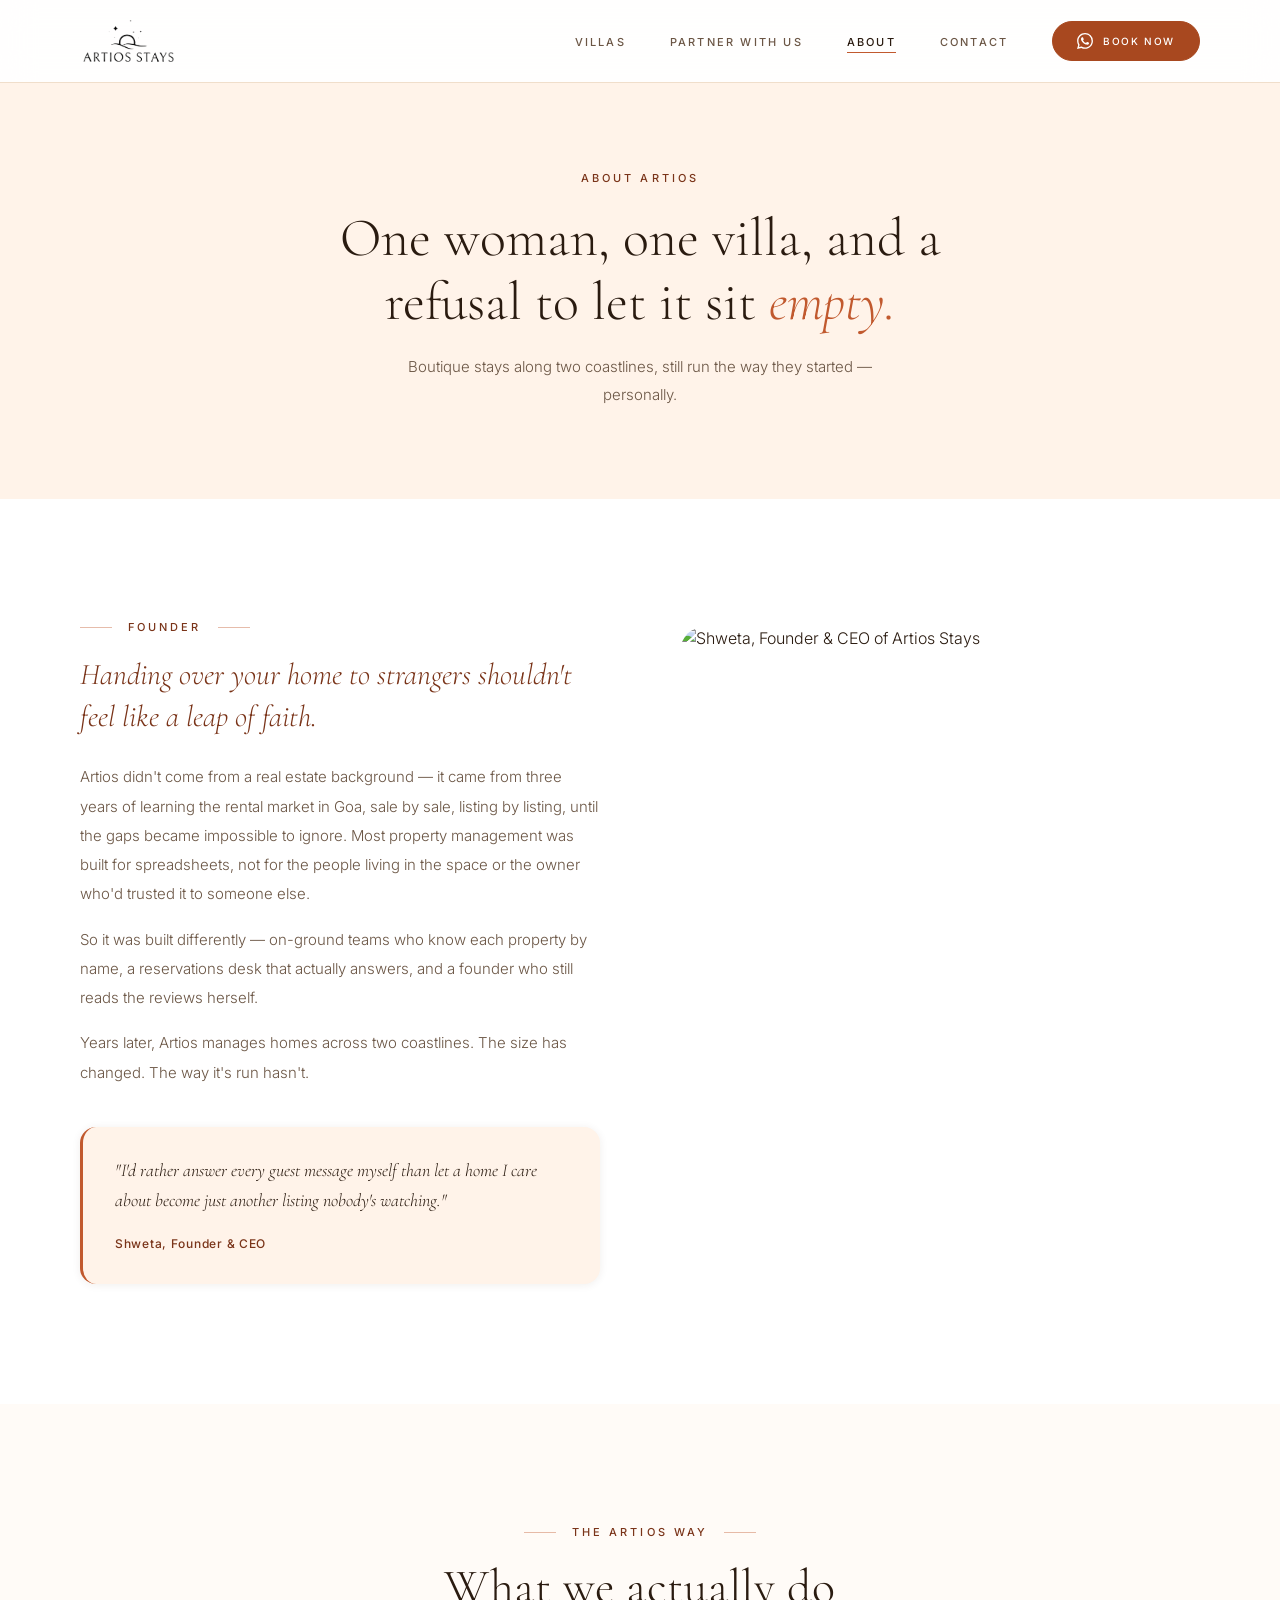
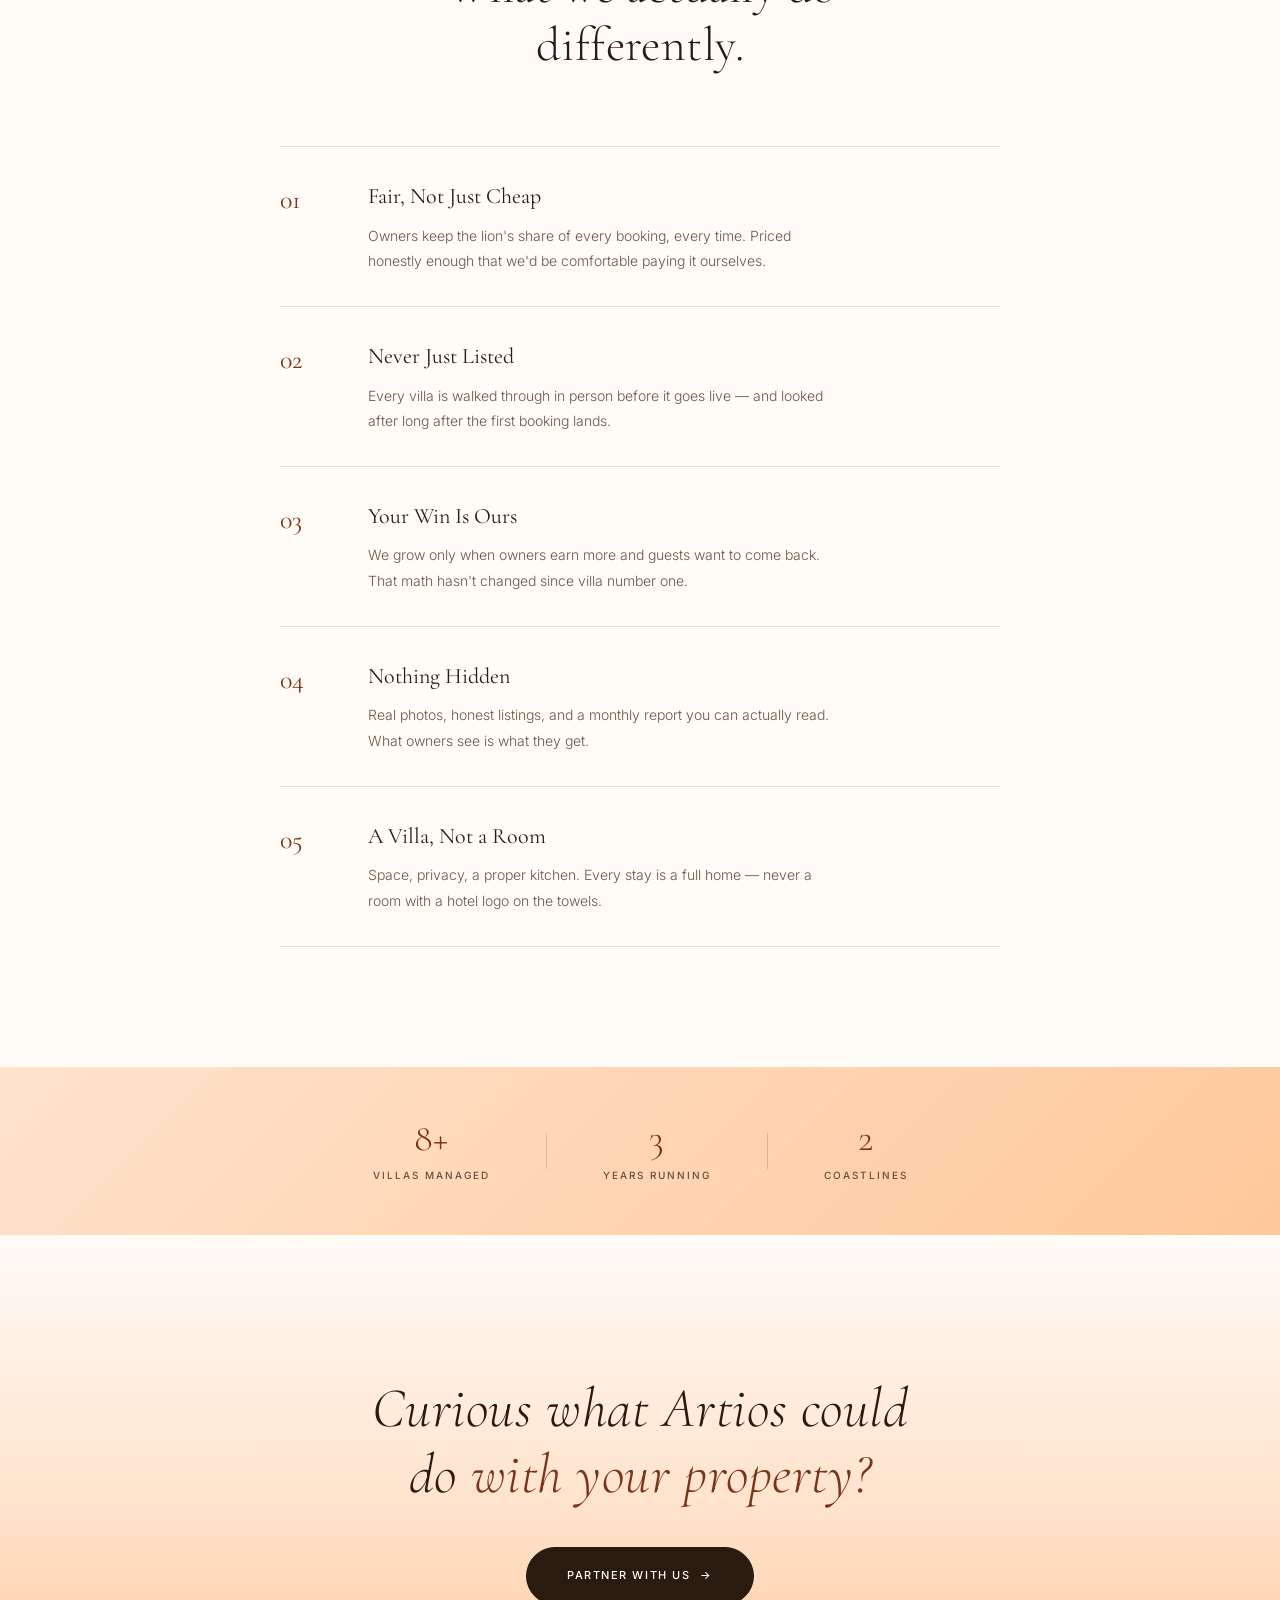
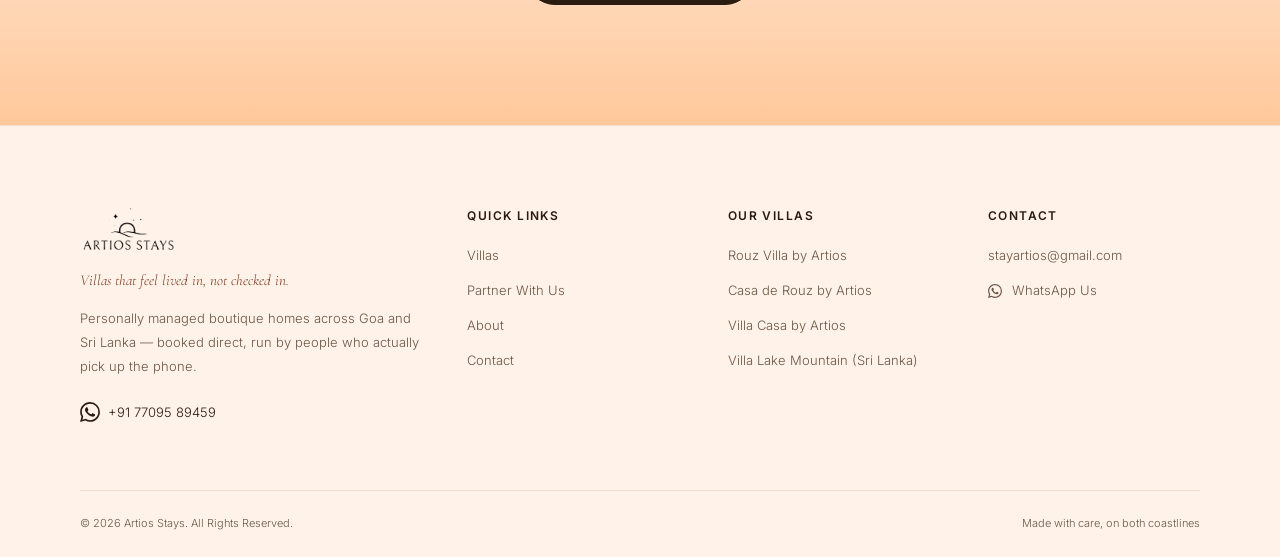
==== commit 0139506e: "All villas and details" ====
--- a/about.html
+++ b/about.html
@@ -56,7 +56,7 @@
           <p class="section__eyebrow" style="justify-content:flex-start">Founder</p>
           <h2 class="story__lede">Handing over your home to strangers shouldn't feel like a leap of faith.</h2>
           <div class="story__body">
-            <p>Artios was built from a single villa and a background in real estate that had shown exactly how most property management actually worked: built for spreadsheets, not for the people living in the space or the owner who trusted it to someone else.</p>
+            <p>Artios didn't come from a real estate background — it came from three years of learning the rental market in Goa, sale by sale, listing by listing, until the gaps became impossible to ignore. Most property management was built for spreadsheets, not for the people living in the space or the owner who'd trusted it to someone else.</p>
             <p>So it was built differently — on-ground teams who know each property by name, a reservations desk that actually answers, and a founder who still reads the reviews herself.</p>
             <p>Years later, Artios manages homes across two coastlines. The size has changed. The way it's run hasn't.</p>
           </div>
@@ -165,7 +165,7 @@
             <img src="images/logo-black.png" alt="Artios Stays" class="footer__logo-img" />
           </div>
           <p class="footer__tagline">Villas that feel lived in, not checked in.</p>
-          <p class="footer__desc">Personally managed boutique homes across Coastal India and Southern Sri Lanka — booked direct, run by people who actually pick up the phone.</p>
+          <p class="footer__desc">Personally managed boutique homes across Goa and Sri Lanka — booked direct, run by people who actually pick up the phone.</p>
           <a href="https://wa.me/917709589459" target="_blank" rel="noopener" class="footer__whatsapp">
             <svg width="20" height="20" viewBox="0 0 24 24" fill="currentColor"><path d="M17.472 14.382c-.297-.149-1.758-.867-2.03-.967-.273-.099-.471-.148-.67.15-.197.297-.767.966-.94 1.164-.173.199-.347.223-.644.075-.297-.15-1.255-.463-2.39-1.475-.883-.788-1.48-1.761-1.653-2.059-.173-.297-.018-.458.13-.606.134-.133.298-.347.446-.52.149-.174.198-.298.298-.497.099-.198.05-.371-.025-.52-.075-.149-.669-1.612-.916-2.207-.242-.579-.487-.5-.669-.51-.173-.008-.371-.01-.57-.01-.198 0-.52.074-.792.372-.272.297-1.04 1.016-1.04 2.479 0 1.462 1.065 2.875 1.213 3.074.149.198 2.096 3.2 5.077 4.487.709.306 1.262.489 1.694.625.712.227 1.36.195 1.871.118.571-.085 1.758-.719 2.006-1.413.248-.694.248-1.289.173-1.413-.074-.124-.272-.198-.57-.347m-5.421 7.403h-.004a9.87 9.87 0 01-5.031-1.378l-.361-.214-3.741.982.998-3.648-.235-.374a9.86 9.86 0 01-1.51-5.26c.001-5.45 4.436-9.884 9.888-9.884 2.64 0 5.122 1.03 6.988 2.898a9.825 9.825 0 012.893 6.994c-.003 5.45-4.437 9.884-9.885 9.884m8.413-18.297A11.815 11.815 0 0012.05 0C5.495 0 .16 5.335.157 11.892c0 2.096.547 4.142 1.588 5.945L.057 24l6.305-1.654a11.882 11.882 0 005.683 1.448h.005c6.554 0 11.89-5.335 11.893-11.893a11.821 11.821 0 00-3.48-8.413z"/></svg>
             +91 77095 89459
@@ -183,10 +183,10 @@
         <div class="footer__col">
           <h3 class="footer__heading">Our Villas</h3>
           <ul class="footer__links">
-            <li><a href="https://wa.me/917709589459?text=Casa%20Marejada%20enquiry" target="_blank" rel="noopener">Casa Marejada</a></li>
-            <li><a href="https://wa.me/917709589459?text=Oruwa%20Garden%20House%20enquiry" target="_blank" rel="noopener">Oruwa Garden House</a></li>
-            <li><a href="https://wa.me/917709589459?text=The%20Kadamba%20House%20enquiry" target="_blank" rel="noopener">The Kadamba House</a></li>
-            <li><a href="https://wa.me/917709589459?text=Sundowner%20Cottage%20enquiry" target="_blank" rel="noopener">Sundowner Cottage</a></li>
+            <li><a href="https://wa.me/917709589459?text=Rouz%20Villa%20by%20Artios%20enquiry" target="_blank" rel="noopener">Rouz Villa by Artios</a></li>
+            <li><a href="https://wa.me/917709589459?text=Casa%20de%20Rouz%20by%20Artios%20enquiry" target="_blank" rel="noopener">Casa de Rouz by Artios</a></li>
+            <li><a href="https://wa.me/917709589459?text=Villa%20Casa%20by%20Artios%20enquiry" target="_blank" rel="noopener">Villa Casa by Artios</a></li>
+            <li><a href="villas.html#sri-lanka">Villa Lake Mountain (Sri Lanka)</a></li>
           </ul>
         </div>
         <div class="footer__col">
--- a/css/style.css
+++ b/css/style.css
@@ -415,8 +415,18 @@
      the video itself via JS (see the play/pause handlers in main.js). */
   animation: heroKenBurns 26s ease-in-out infinite alternate;
   transform-origin: center center;
-  will-change: transform;
-}
+  will-change: transform, opacity;
+}
+/* Both the forward and reverse <video> elements sit stacked at the same
+   z-index (2) the whole time once .video-active is on — the reverse one
+   is preloading in the background so it's frame-ready the instant the
+   forward one ends. Only .is-active is actually visible; the swap in
+   main.js's `ended` handler is a hard opacity toggle with no transition,
+   which is what makes it read as seamless — the reversed file's first
+   frame is pixel-identical to the forward file's last, so a crossfade
+   would only blur a cut that doesn't need hiding. */
+.hero__video { opacity: 0; }
+.hero__video.is-active { opacity: 1; }
 @keyframes heroKenBurns {
   from { transform: scale(1); }
   to   { transform: scale(1.1); }
@@ -1066,9 +1076,14 @@
   gap: 48px;
   padding-bottom: 60px;
   border-bottom: 1px solid var(--border-light);
-}
-.footer__logo { margin-bottom: 20px; }
-.footer__logo-img { height: 108px; width: auto; }
+  align-items: start;
+}
+/* Matches .nav__logo-img exactly — the footer mark is the same brand
+   lockup at the same scale, not a separate, larger one. The old 108px
+   made it the loudest thing in the entire footer and threw off every
+   column next to it. */
+.footer__logo { margin-bottom: 16px; }
+.footer__logo-img { height: 46px; width: auto; }
 .footer__tagline {
   font-family: var(--font-serif);
   font-style: italic;
@@ -1095,12 +1110,12 @@
 }
 .footer__whatsapp:hover { color: var(--terracotta-deep); gap: 12px; }
 .footer__heading {
-  font-size: 9px;
+  font-size: 12px;
   font-weight: 600;
-  letter-spacing: 0.24em;
+  letter-spacing: 0.12em;
   text-transform: uppercase;
-  color: var(--text-on-light-mid);
-  margin-bottom: 24px;
+  color: var(--text-on-light);
+  margin-bottom: 20px;
 }
 .footer__links {
   display: flex;
@@ -1665,6 +1680,7 @@
   margin-bottom: 56px;
 }
 .filter-tab {
+  display: inline-block;
   padding: 11px 22px;
   border-radius: var(--radius-pill);
   border: 1px solid var(--border-light);
@@ -1705,7 +1721,23 @@
   max-width: 1000px;
   margin: 0 auto 64px;
 }
-.villa-card[hidden] { display: none; }
+/* Real listing counts (10 in Goa, growing) need a third column to stay
+   scannable at desktop widths rather than turning into one long scroll. */
+.villas__grid--wide { grid-template-columns: repeat(3, 1fr); max-width: 1160px; }
+/* Region wrapper the Goa/Sri Lanka filter-tab links jump to — scroll-margin
+   handles the fixed-nav offset natively as a fallback alongside main.js's
+   own smooth-anchor-offset handler (which pre-empts the native jump). */
+.villas__region { scroll-margin-top: 100px; }
+.villas__region-title {
+  max-width: 1000px;
+  margin: 0 auto 28px;
+  padding-bottom: 16px;
+  border-bottom: 1px solid var(--border-light);
+  font-family: var(--font-serif);
+  font-size: 28px;
+  font-weight: 400;
+  color: var(--text-on-light);
+}
 
 /* ── Homepage quick-link cards ── */
 .quicklinks { background: var(--cream); color: var(--text-on-light); }
@@ -1802,6 +1834,7 @@
   .property-card:last-child { grid-column: span 2; max-width: 480px; margin: 0 auto; }
   .footer__grid { grid-template-columns: 1fr 1fr; gap: 36px; }
   .footer__brand { grid-column: span 2; }
+  .villas__grid--wide { grid-template-columns: repeat(2, 1fr); max-width: 1000px; }
 }
 
 @media (max-width: 900px) {
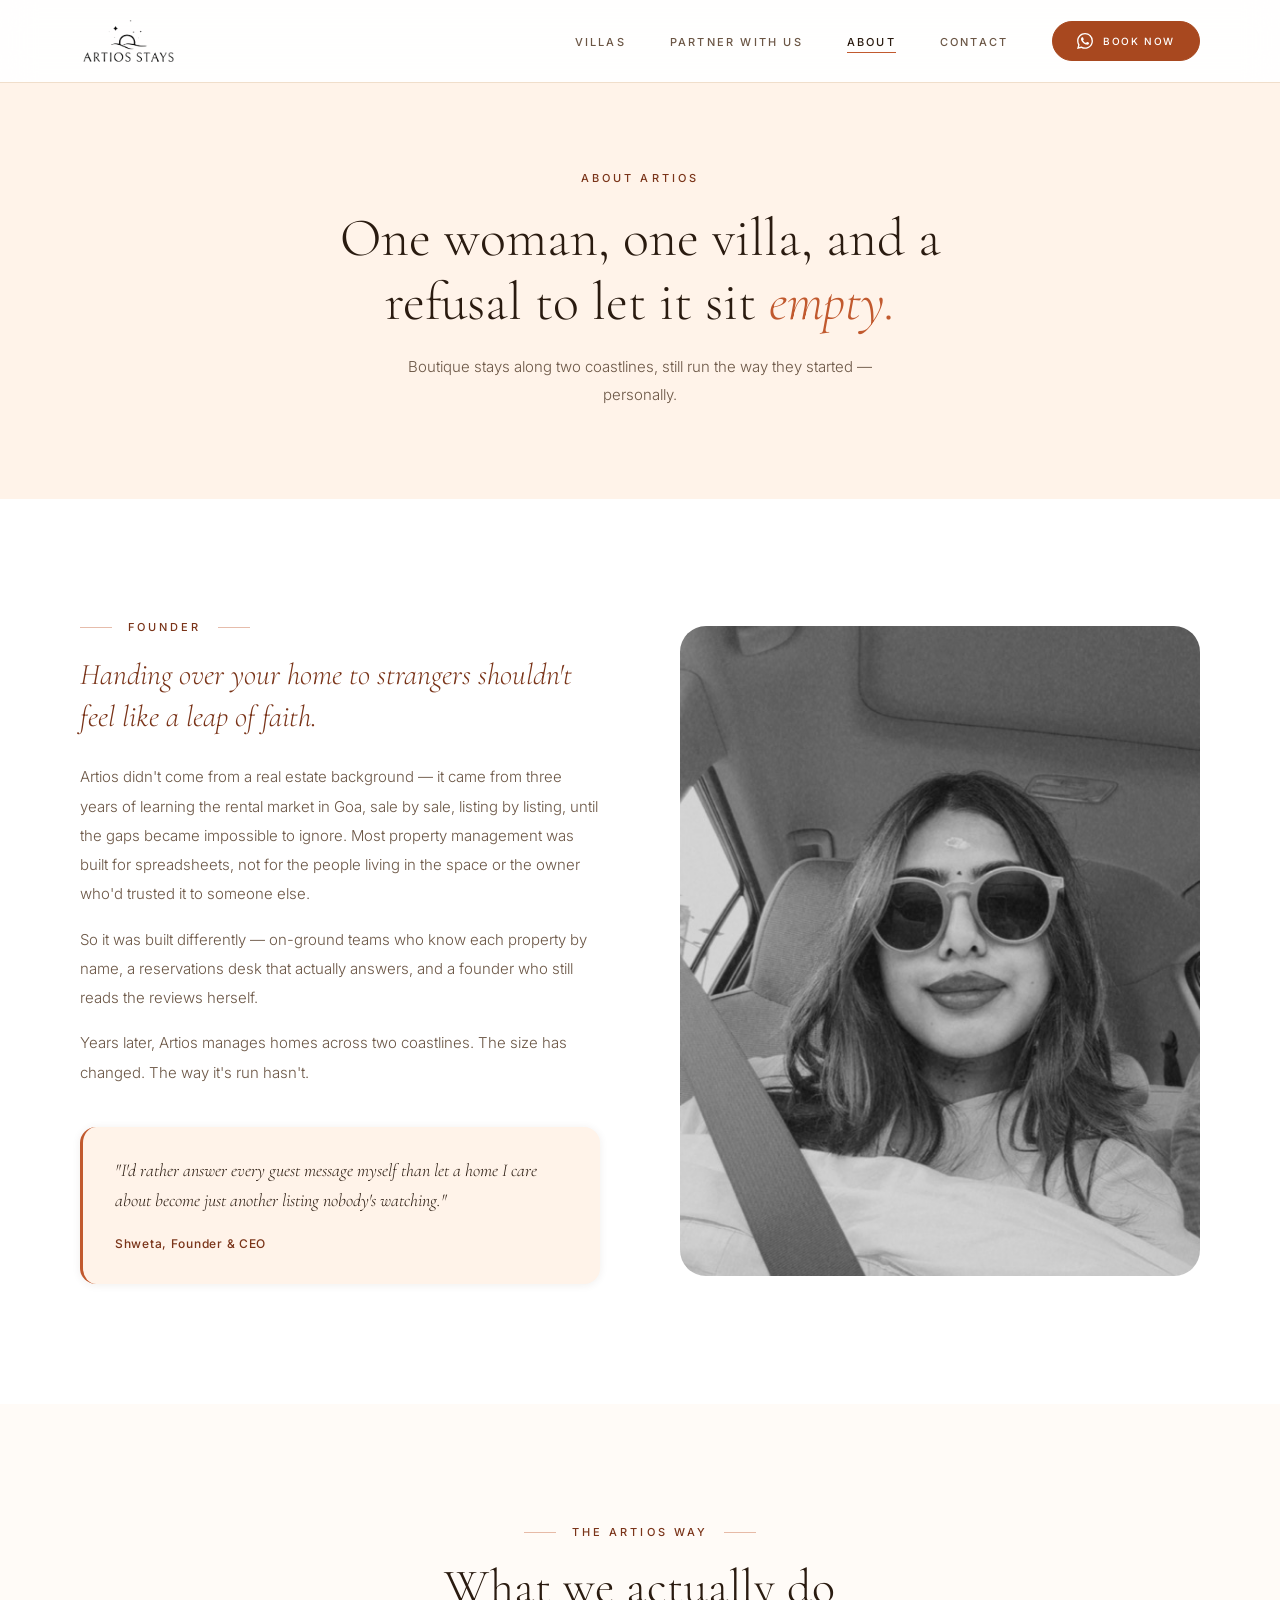
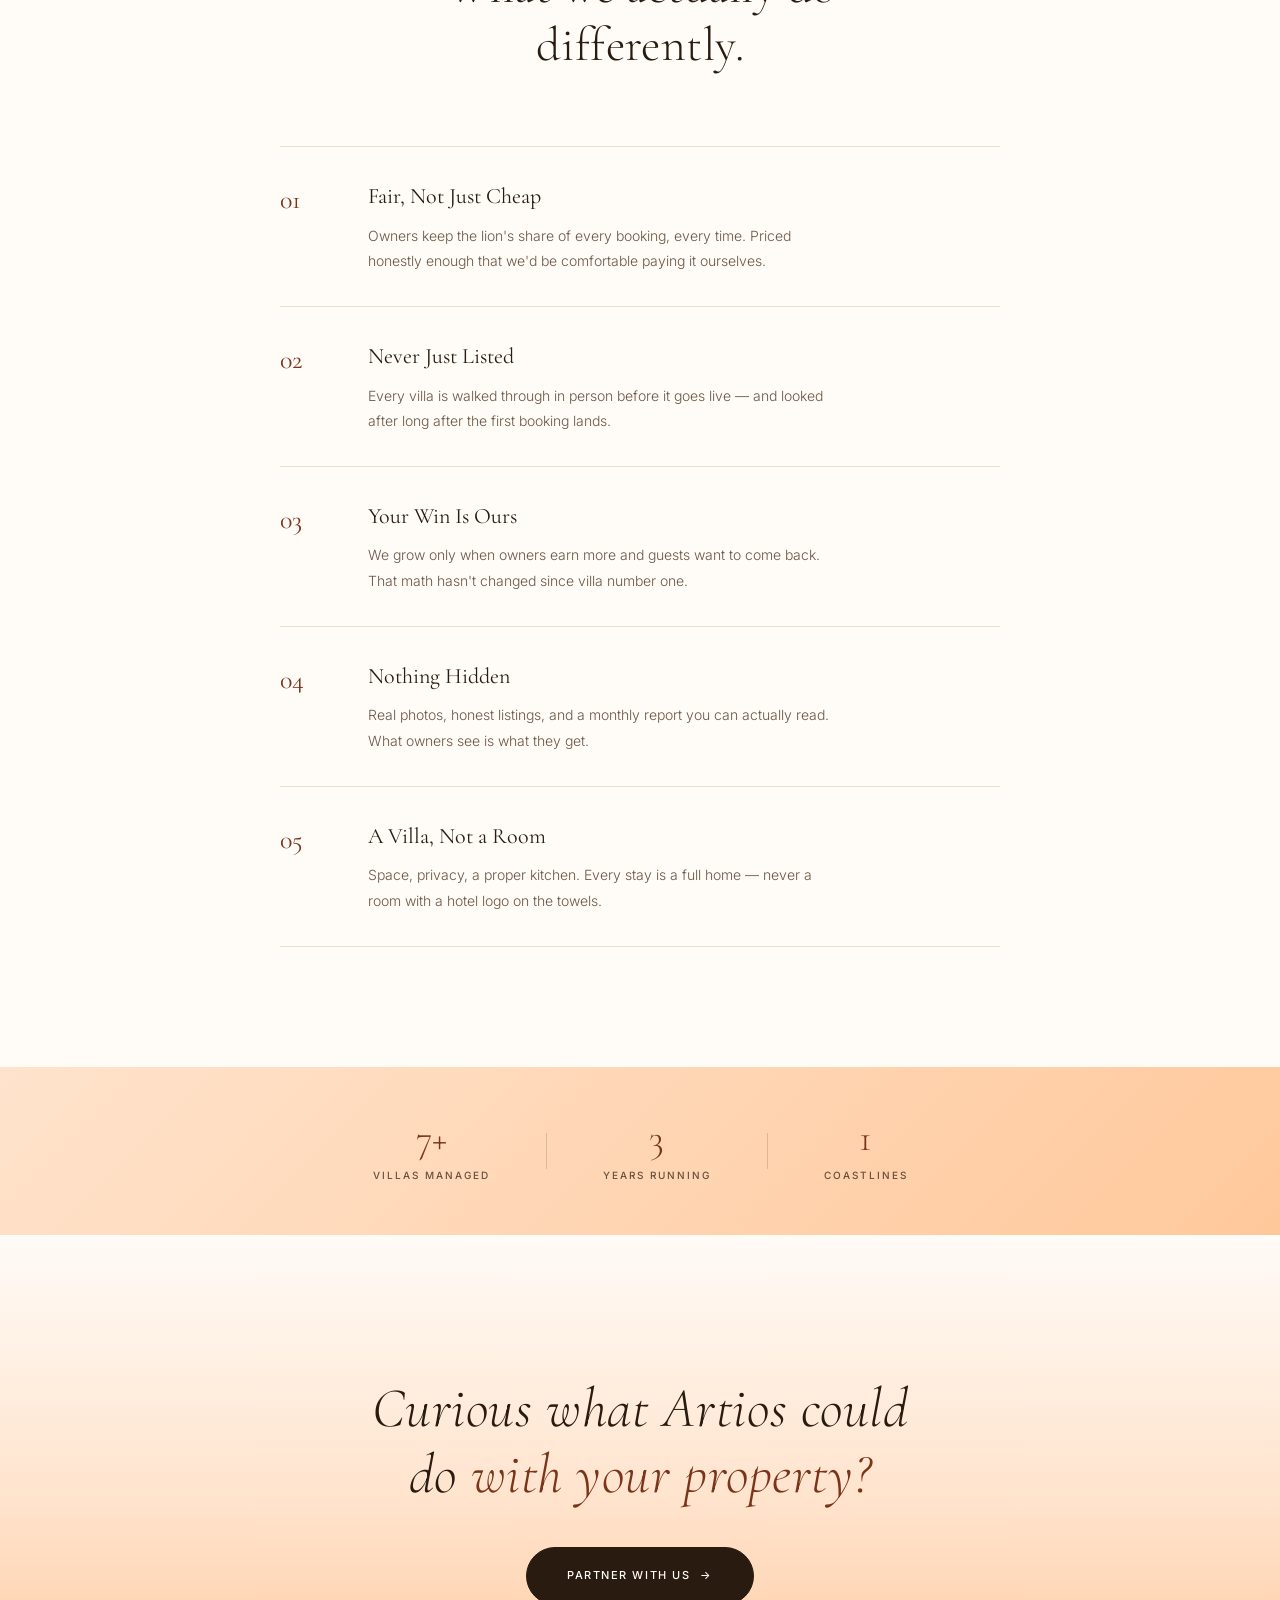
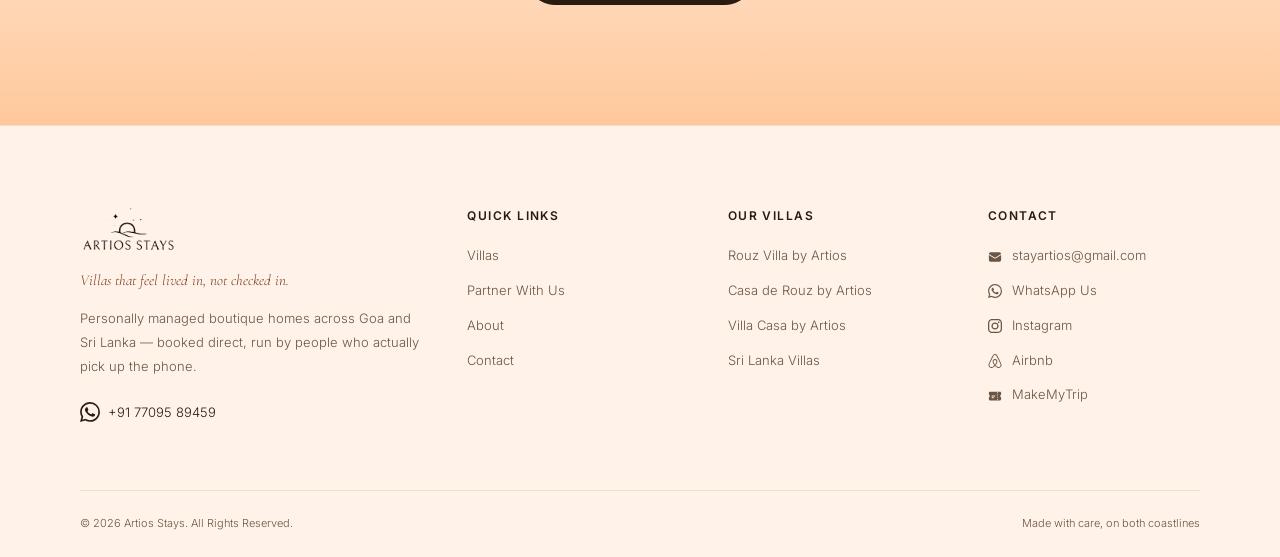
==== commit 4ef0382f: "Add Oruwa by Artios villa; restore 10+ villas stat; testimonial names - New villa: Oruwa by Artios (" ====
--- a/about.html
+++ b/about.html
@@ -67,7 +67,7 @@
         </div>
         <div class="story__photo" data-animate data-delay="150">
           <div class="story__photo-frame">
-            <img src="https://images.unsplash.com/photo-1580489944761-15a19d654956?w=700&q=80&auto=format" alt="Shweta, Founder & CEO of Artios Stays" loading="lazy" />
+            <img src="images/founder-shweta.jpg" alt="Shweta, Founder & CEO of Artios Stays" loading="lazy" />
           </div>
         </div>
       </div>
@@ -186,19 +186,42 @@
             <li><a href="https://wa.me/917709589459?text=Rouz%20Villa%20by%20Artios%20enquiry" target="_blank" rel="noopener">Rouz Villa by Artios</a></li>
             <li><a href="https://wa.me/917709589459?text=Casa%20de%20Rouz%20by%20Artios%20enquiry" target="_blank" rel="noopener">Casa de Rouz by Artios</a></li>
             <li><a href="https://wa.me/917709589459?text=Villa%20Casa%20by%20Artios%20enquiry" target="_blank" rel="noopener">Villa Casa by Artios</a></li>
-            <li><a href="villas.html#sri-lanka">Villa Lake Mountain (Sri Lanka)</a></li>
+            <li><a href="villas.html#sri-lanka">Sri Lanka Villas</a></li>
           </ul>
         </div>
         <div class="footer__col">
           <h3 class="footer__heading">Contact</h3>
           <ul class="footer__links">
-            <li><a href="mailto:stayartios@gmail.com">stayartios@gmail.com</a></li>
+            <li>
+              <a href="mailto:stayartios@gmail.com">
+                <svg width="14" height="14" viewBox="0 0 24 24" fill="currentColor" style="vertical-align:middle;margin-right:6px"><path d="M1.5 8.67v8.58a3 3 0 0 0 3 3h15a3 3 0 0 0 3-3V8.67l-8.928 5.493a3 3 0 0 1-3.144 0L1.5 8.67Z"/><path d="M22.5 6.908V6.75a3 3 0 0 0-3-3h-15a3 3 0 0 0-3 3v.158l9.714 5.978a1.5 1.5 0 0 0 1.572 0L22.5 6.908Z"/></svg>
+                stayartios@gmail.com
+              </a>
+            </li>
             <li>
               <a href="https://wa.me/917709589459" target="_blank" rel="noopener">
                 <svg width="14" height="14" viewBox="0 0 24 24" fill="currentColor" style="vertical-align:middle;margin-right:6px"><path d="M17.472 14.382c-.297-.149-1.758-.867-2.03-.967-.273-.099-.471-.148-.67.15-.197.297-.767.966-.94 1.164-.173.199-.347.223-.644.075-.297-.15-1.255-.463-2.39-1.475-.883-.788-1.48-1.761-1.653-2.059-.173-.297-.018-.458.13-.606.134-.133.298-.347.446-.52.149-.174.198-.298.298-.497.099-.198.05-.371-.025-.52-.075-.149-.669-1.612-.916-2.207-.242-.579-.487-.5-.669-.51-.173-.008-.371-.01-.57-.01-.198 0-.52.074-.792.372-.272.297-1.04 1.016-1.04 2.479 0 1.462 1.065 2.875 1.213 3.074.149.198 2.096 3.2 5.077 4.487.709.306 1.262.489 1.694.625.712.227 1.36.195 1.871.118.571-.085 1.758-.719 2.006-1.413.248-.694.248-1.289.173-1.413-.074-.124-.272-.198-.57-.347m-5.421 7.403h-.004a9.87 9.87 0 01-5.031-1.378l-.361-.214-3.741.982.998-3.648-.235-.374a9.86 9.86 0 01-1.51-5.26c.001-5.45 4.436-9.884 9.888-9.884 2.64 0 5.122 1.03 6.988 2.898a9.825 9.825 0 012.893 6.994c-.003 5.45-4.437 9.884-9.885 9.884m8.413-18.297A11.815 11.815 0 0012.05 0C5.495 0 .16 5.335.157 11.892c0 2.096.547 4.142 1.588 5.945L.057 24l6.305-1.654a11.882 11.882 0 005.683 1.448h.005c6.554 0 11.89-5.335 11.893-11.893a11.821 11.821 0 00-3.48-8.413z"/></svg>
                 WhatsApp Us
               </a>
             </li>
+            <li>
+              <a href="https://www.instagram.com/artiosstays?igsi=eGt3amtibHN1MGs1" target="_blank" rel="noopener">
+                <svg width="14" height="14" viewBox="0 0 24 24" fill="currentColor" style="vertical-align:middle;margin-right:6px"><path d="M7.0301.084c-1.2768.0602-2.1487.264-2.911.5634-.7888.3075-1.4575.72-2.1228 1.3877-.6652.6677-1.075 1.3368-1.3802 2.127-.2954.7638-.4956 1.6365-.552 2.914-.0564 1.2775-.0689 1.6882-.0626 4.947.0062 3.2586.0206 3.6671.0825 4.9473.061 1.2765.264 2.1482.5635 2.9107.308.7889.72 1.4573 1.388 2.1228.6679.6655 1.3365 1.0743 2.1285 1.38.7632.295 1.6361.4961 2.9134.552 1.2773.056 1.6884.069 4.9462.0627 3.2578-.0062 3.668-.0207 4.9478-.0814 1.28-.0607 2.147-.2652 2.9098-.5633.7889-.3086 1.4578-.72 2.1228-1.3881.665-.6682 1.0745-1.3378 1.3795-2.1284.2957-.7632.4966-1.636.552-2.9124.056-1.2809.0692-1.6898.063-4.948-.0063-3.2583-.021-3.6668-.0817-4.9465-.0607-1.2797-.264-2.1487-.5633-2.9117-.3084-.7889-.72-1.4568-1.3876-2.1228C21.2982 1.33 20.628.9208 19.8378.6165 19.074.321 18.2017.1197 16.9244.0645 15.6471.0093 15.236-.005 11.977.0014 8.718.0076 8.31.0215 7.0301.0839m.1402 21.6932c-1.17-.0509-1.8053-.2453-2.2287-.408-.5606-.216-.96-.4771-1.3819-.895-.422-.4178-.6811-.8186-.9-1.378-.1644-.4234-.3624-1.058-.4171-2.228-.0595-1.2645-.072-1.6442-.079-4.848-.007-3.2037.0053-3.583.0607-4.848.05-1.169.2456-1.805.408-2.2282.216-.5613.4762-.96.895-1.3816.4188-.4217.8184-.6814 1.3783-.9003.423-.1651 1.0575-.3614 2.227-.4171 1.2655-.06 1.6447-.072 4.848-.079 3.2033-.007 3.5835.005 4.8495.0608 1.169.0508 1.8053.2445 2.228.408.5608.216.96.4754 1.3816.895.4217.4194.6816.8176.9005 1.3787.1653.4217.3617 1.056.4169 2.2263.0602 1.2655.0739 1.645.0796 4.848.0058 3.203-.0055 3.5834-.061 4.848-.051 1.17-.245 1.8055-.408 2.2294-.216.5604-.4763.96-.8954 1.3814-.419.4215-.8181.6811-1.3783.9-.4224.1649-1.0577.3617-2.2262.4174-1.2656.0595-1.6448.072-4.8493.079-3.2045.007-3.5825-.006-4.848-.0608M16.953 5.5864A1.44 1.44 0 1 0 18.39 4.144a1.44 1.44 0 0 0-1.437 1.4424M5.8385 12.012c.0067 3.4032 2.7706 6.1557 6.173 6.1493 3.4026-.0065 6.157-2.7701 6.1506-6.1733-.0065-3.4032-2.771-6.1565-6.174-6.1498-3.403.0067-6.156 2.771-6.1496 6.1738M8 12.0077a4 4 0 1 1 4.008 3.9921A3.9996 3.9996 0 0 1 8 12.0077"/></svg>
+                Instagram
+              </a>
+            </li>
+            <li>
+              <a href="https://www.airbnb.co.uk/rooms/1516764955832490836?unique_share_id=2057a000-b1b3-403f-a3a6-4c23b1572ab3&amp;viralityEntryPoint=1&amp;s=76" target="_blank" rel="noopener">
+                <svg width="14" height="14" viewBox="0 0 24 24" fill="currentColor" style="vertical-align:middle;margin-right:6px"><path d="M12.001 18.275c-1.353-1.697-2.148-3.184-2.413-4.457-.263-1.027-.16-1.848.291-2.465.477-.71 1.188-1.056 2.121-1.056s1.643.345 2.12 1.063c.446.61.558 1.432.286 2.465-.291 1.298-1.085 2.785-2.412 4.458zm9.601 1.14c-.185 1.246-1.034 2.28-2.2 2.783-2.253.98-4.483-.583-6.392-2.704 3.157-3.951 3.74-7.028 2.385-9.018-.795-1.14-1.933-1.695-3.394-1.695-2.944 0-4.563 2.49-3.927 5.382.37 1.565 1.352 3.343 2.917 5.332-.98 1.085-1.91 1.856-2.732 2.333-.636.344-1.245.558-1.828.609-2.679.399-4.778-2.2-3.825-4.88.132-.345.395-.98.845-1.961l.025-.053c1.464-3.178 3.242-6.79 5.285-10.795l.053-.132.58-1.116c.45-.822.635-1.19 1.351-1.643.346-.21.77-.315 1.246-.315.954 0 1.698.558 2.016 1.007.158.239.345.557.582.953l.558 1.089.08.159c2.041 4.004 3.821 7.608 5.279 10.794l.026.025.533 1.22.318.764c.243.613.294 1.222.213 1.858zm1.22-2.39c-.186-.583-.505-1.271-.9-2.094v-.03c-1.889-4.006-3.642-7.608-5.307-10.844l-.111-.163C15.317 1.461 14.468 0 12.001 0c-2.44 0-3.476 1.695-4.535 3.898l-.081.16c-1.669 3.236-3.421 6.843-5.303 10.847v.053l-.559 1.22c-.21.504-.317.768-.345.847C-.172 20.74 2.611 24 5.98 24c.027 0 .132 0 .265-.027h.372c1.75-.213 3.554-1.325 5.384-3.317 1.829 1.989 3.635 3.104 5.382 3.317h.372c.133.027.239.027.265.027 3.37.003 6.152-3.261 4.802-6.975z"/></svg>
+                Airbnb
+              </a>
+            </li>
+            <li>
+              <a href="https://www.makemytrip.com/hotels/villa_rouz_pool_jaccuzi_cook_4_min_to_beach_garden-details-goa.html" target="_blank" rel="noopener">
+                <svg width="14" height="14" viewBox="0 0 24 24" fill="currentColor" style="vertical-align:middle;margin-right:6px"><path fill-rule="evenodd" clip-rule="evenodd" d="M1.5 6.375c0-1.036.84-1.875 1.875-1.875h17.25c1.035 0 1.875.84 1.875 1.875v3.026a.75.75 0 0 1-.375.65 2.249 2.249 0 0 0 0 3.898.75.75 0 0 1 .375.65v3.026c0 1.035-.84 1.875-1.875 1.875H3.375A1.875 1.875 0 0 1 1.5 17.625v-3.026a.75.75 0 0 1 .374-.65 2.249 2.249 0 0 0 0-3.898.75.75 0 0 1-.374-.65V6.375Zm15-1.125a.75.75 0 0 1 .75.75v.75a.75.75 0 0 1-1.5 0V6a.75.75 0 0 1 .75-.75Zm.75 4.5a.75.75 0 0 0-1.5 0v.75a.75.75 0 0 0 1.5 0v-.75Zm-.75 3a.75.75 0 0 1 .75.75v.75a.75.75 0 0 1-1.5 0v-.75a.75.75 0 0 1 .75-.75Zm.75 4.5a.75.75 0 0 0-1.5 0V18a.75.75 0 0 0 1.5 0v-.75ZM6 12a.75.75 0 0 1 .75-.75H12a.75.75 0 0 1 0 1.5H6.75A.75.75 0 0 1 6 12Zm.75 2.25a.75.75 0 0 0 0 1.5h3a.75.75 0 0 0 0-1.5h-3Z"/></svg>
+                MakeMyTrip
+              </a>
+            </li>
           </ul>
         </div>
       </div>
--- a/css/style.css
+++ b/css/style.css
@@ -665,12 +665,26 @@
   margin-bottom: 60px;
 }
 .property-card {
+  position: relative;
   background: var(--white);
   border: 1px solid var(--border-light);
   border-radius: var(--radius-card);
   overflow: hidden;
   transition: box-shadow var(--transition), transform var(--transition);
 }
+/* Stretched-link: makes the *entire* card open the villa page, not just
+   the photo or the name text. The <a> itself stays static (unpositioned)
+   so its ::after's position:absolute resolves against the nearest
+   positioned ancestor — .property-card above — letting inset:0 cover the
+   whole card exactly, at any card height, with no hardcoded size. The
+   WhatsApp "Enquire Now" button stays reachable on top via its own
+   higher z-index below. */
+.property-card__name a::after {
+  content: '';
+  position: absolute;
+  inset: 0;
+  z-index: 1;
+}
 .property-card:hover {
   box-shadow: var(--shadow-lg);
   transform: translateY(-6px);
@@ -680,6 +694,7 @@
   overflow: hidden;
   aspect-ratio: 3/2;
 }
+.property-card__img-link { display: block; width: 100%; height: 100%; }
 .property-card__img {
   width: 100%; height: 100%;
   object-fit: cover;
@@ -717,9 +732,21 @@
   align-items: center;
   justify-content: center;
   opacity: 0;
+  /* Always pointer-events:none, even while shown on hover — it's a full-
+     photo dark tint that only exists to center one small button; without
+     this, the *whole* photo (not just the button) would swallow clicks the
+     instant it's hovered, silently blocking .property-card__img-link
+     underneath everywhere except exactly on the button. The button itself
+     re-enables its own pointer-events below. */
+  pointer-events: none;
   transition: opacity var(--transition);
 }
 .property-card:hover .property-card__overlay { opacity: 1; }
+/* z-index:2 — one tier above the whole-card stretched-link (z-index:1 on
+   .property-card__name a::after) so this button still wins the click,
+   not the link underneath it, even though the stretched link now covers
+   the photo too. */
+.property-card__overlay .btn { pointer-events: auto; z-index: 2; }
 .property-card__body { padding: 30px; }
 .property-card__location {
   display: flex;
@@ -741,6 +768,12 @@
   margin-bottom: 10px;
   line-height: 1.3;
 }
+.property-card__name a {
+  color: inherit;
+  text-decoration: none;
+  transition: color var(--transition);
+}
+.property-card__name a:hover { color: var(--terracotta-deep); }
 .property-card__desc {
   font-size: 13px;
   font-weight: 300;
@@ -1353,30 +1386,6 @@
   width: 5px; height: 5px;
   border-radius: 50%;
   background: var(--terracotta);
-}
-
-/* Stat card (70:30), nested in the payoff process-card */
-.stat-card {
-  background: var(--gradient-terracotta);
-  border-radius: var(--radius-card-sm);
-  padding: 26px 28px;
-  margin-bottom: 20px;
-  box-shadow: var(--shadow-md);
-}
-.stat-card__ratio {
-  font-family: var(--font-serif);
-  font-size: 38px;
-  font-weight: 400;
-  color: var(--white);
-  margin-bottom: 8px;
-  letter-spacing: 0.02em;
-}
-.stat-card__ratio span { color: rgba(255,255,255,.6); }
-.stat-card__desc {
-  font-size: 13px;
-  font-weight: 300;
-  color: rgba(255,255,255,.92);
-  line-height: 1.7;
 }
 
 /* Owner testimonials (2-up quote cards, light section) */
@@ -1923,8 +1932,6 @@
   .work__grid { gap: 32px; }
   .lead-form { padding: 26px; }
   .lead-form__row { grid-template-columns: 1fr; }
-  .stat-card { padding: 22px 20px; }
-  .stat-card__ratio { font-size: 32px; }
   .cta-gradient { padding: 100px 20px 90px; }
 
   .simple-hero { padding: 140px 20px 70px; }
@@ -1941,3 +1948,251 @@
   .hero__stat-divider { height: 24px; }
   .stat-band__divider { display: none; }
 }
+
+/* ═════════════════════════════════════════
+   Villa detail pages (villas/<slug>.html) —
+   real per-property pages pulled from
+   theartiosstays.com: gallery + full copy.
+   ═════════════════════════════════════════ */
+.villa-detail__back {
+  display: inline-flex;
+  align-items: center;
+  gap: 6px;
+  font-size: 12px;
+  font-weight: 500;
+  color: var(--text-on-light-mid);
+  margin: 128px 0 24px;
+  transition: color var(--transition), gap var(--transition);
+}
+.villa-detail__back:hover { color: var(--terracotta-deep); gap: 10px; }
+.villa-detail__eyebrow { justify-content: flex-start; margin-bottom: 12px; }
+.villa-detail__title {
+  font-family: var(--font-serif);
+  font-size: clamp(32px, 4vw, 48px);
+  font-weight: 400;
+  color: var(--text-on-light);
+  margin-bottom: 10px;
+}
+.villa-detail__tagline {
+  font-size: 15px;
+  font-weight: 300;
+  color: var(--text-on-light-mid);
+  margin-bottom: 32px;
+}
+
+/* Gallery carousel — one real <img> per slide, translateX'd as a strip.
+   No library: main.js just measures the viewport and moves the track. */
+.villa-gallery {
+  position: relative;
+  max-width: 1200px;
+  margin: 0 auto 56px;
+  padding: 0 40px;
+}
+.villa-gallery__viewport {
+  position: relative;
+  overflow: hidden;
+  border-radius: var(--radius-card);
+  aspect-ratio: 16 / 9;
+  background: var(--cream-2);
+}
+.villa-gallery__track {
+  display: flex;
+  height: 100%;
+  transition: transform 0.5s cubic-bezier(0.4, 0, 0.2, 1);
+}
+.villa-gallery__track img {
+  width: 100%;
+  height: 100%;
+  object-fit: cover;
+  flex: 0 0 100%;
+}
+.villa-gallery__btn {
+  position: absolute;
+  top: 50%;
+  transform: translateY(-50%);
+  width: 44px;
+  height: 44px;
+  border-radius: 50%;
+  background: rgba(255,255,255,.92);
+  color: var(--text-on-light);
+  display: flex;
+  align-items: center;
+  justify-content: center;
+  box-shadow: var(--shadow-md);
+  font-size: 18px;
+  transition: background var(--transition), transform 0.15s ease;
+  z-index: 2;
+}
+.villa-gallery__btn:hover { background: var(--white); }
+.villa-gallery__btn:active { transform: translateY(-50%) scale(0.92); }
+/* main.js sets .hidden on these for single-photo galleries — the
+   attribute selector's higher specificity is what makes this actually
+   win over the class's own `display:flex` above (the [hidden] rule in
+   the browser's default stylesheet alone can't, since author styles beat
+   user-agent styles at equal specificity). Only surfaced once a villa
+   with a single photo (Oruwa) actually exercised this code path. */
+.villa-gallery__btn[hidden] { display: none; }
+.villa-gallery__btn--prev { left: 56px; }
+.villa-gallery__btn--next { right: 56px; }
+.villa-gallery__counter {
+  position: absolute;
+  right: 20px;
+  bottom: 20px;
+  z-index: 2;
+  padding: 5px 14px;
+  border-radius: var(--radius-pill);
+  background: rgba(42,27,16,.55);
+  color: var(--white);
+  font-size: 12px;
+  font-weight: 500;
+  letter-spacing: 0.03em;
+}
+.villa-gallery__dots {
+  display: flex;
+  justify-content: center;
+  gap: 8px;
+  margin-top: 16px;
+}
+.villa-gallery__dot {
+  width: 7px;
+  height: 7px;
+  border-radius: 50%;
+  border: none;
+  background: var(--border-light);
+  transition: var(--transition);
+}
+.villa-gallery__dot.active { background: var(--terracotta); width: 20px; border-radius: var(--radius-pill); }
+
+/* Body layout — copy + amenities on the left, a sticky enquiry card on
+   the right (mirrors the common villa-listing pattern their own site uses). */
+.villa-detail__grid {
+  display: grid;
+  grid-template-columns: 1fr 340px;
+  gap: 64px;
+  align-items: start;
+  padding-bottom: 100px;
+}
+.villa-detail__facts {
+  display: flex;
+  flex-wrap: wrap;
+  gap: 20px;
+  padding-bottom: 20px;
+  margin-bottom: 20px;
+  border-bottom: 1px solid var(--border-light);
+  font-size: 14px;
+  color: var(--text-on-light);
+  font-weight: 500;
+}
+.villa-detail__tags {
+  display: flex;
+  flex-wrap: wrap;
+  gap: 8px;
+  margin-bottom: 28px;
+}
+.villa-detail__tag {
+  padding: 7px 16px;
+  border-radius: var(--radius-pill);
+  background: var(--cream-2);
+  color: var(--terracotta-deep);
+  font-size: 11px;
+  font-weight: 500;
+  letter-spacing: 0.02em;
+}
+.villa-detail__desc {
+  font-size: 15px;
+  line-height: 1.9;
+  color: var(--text-on-light-mid);
+  margin-bottom: 40px;
+}
+.villa-detail__subhead {
+  font-family: var(--font-serif);
+  font-size: 22px;
+  font-weight: 400;
+  color: var(--text-on-light);
+  margin-bottom: 20px;
+}
+.villa-detail__bullets { display: grid; gap: 18px; margin-bottom: 44px; }
+.villa-detail__bullets li {
+  font-size: 14px;
+  line-height: 1.7;
+  color: var(--text-on-light-mid);
+  padding-left: 22px;
+  position: relative;
+}
+.villa-detail__bullets li::before {
+  content: '';
+  position: absolute;
+  left: 0;
+  top: 8px;
+  width: 6px;
+  height: 6px;
+  border-radius: 50%;
+  background: var(--terracotta);
+}
+.villa-detail__bullets li strong { color: var(--text-on-light); font-weight: 600; }
+/* House Rules / Cancellation Policy / Things to Know — same list style as
+   the feature bullets above, just tighter and quieter since this is
+   logistics copy, not selling copy. */
+.villa-detail__bullets--policy { gap: 12px; margin-bottom: 40px; }
+/* --text-on-light-light is too pale for real body text on white/cream
+   (down to ~2.3:1, fails AA — see project notes) — this stays on
+   --text-on-light-mid like every other real-text color on this page. */
+.villa-detail__bullets--policy li { font-size: 13px; color: var(--text-on-light-mid); }
+.villa-detail__bullets--policy li strong { color: var(--text-on-light); }
+.villa-detail__bullets--policy li::before { background: var(--text-on-light-mid); }
+.villa-detail__amenities {
+  display: grid;
+  grid-template-columns: 1fr 1fr;
+  gap: 12px 24px;
+  margin-bottom: 8px;
+}
+.villa-detail__amenities li {
+  font-size: 13px;
+  color: var(--text-on-light-mid);
+  padding-left: 20px;
+  position: relative;
+  list-style: none;
+}
+.villa-detail__amenities li::before {
+  content: '✓';
+  position: absolute;
+  left: 0;
+  color: var(--terracotta);
+  font-weight: 600;
+}
+
+/* Sticky enquiry card */
+.villa-detail__aside { position: sticky; top: 110px; }
+.villa-detail__card {
+  background: var(--white);
+  border: 1px solid var(--border-light);
+  border-radius: var(--radius-card);
+  padding: 32px 28px;
+  box-shadow: var(--shadow-md);
+  text-align: center;
+}
+.villa-detail__card-price {
+  font-family: var(--font-serif);
+  font-size: 22px;
+  color: var(--terracotta-deep);
+  margin-bottom: 4px;
+}
+.villa-detail__card-note {
+  font-size: 12px;
+  color: var(--text-on-light-mid);
+  margin-bottom: 20px;
+  line-height: 1.6;
+}
+.villa-detail__card .btn { width: 100%; justify-content: center; }
+.villa-detail__card .btn + .btn { margin-top: 10px; }
+
+@media (max-width: 900px) {
+  .villa-detail__back { margin: 108px 0 20px; }
+  .villa-gallery { padding: 0 20px; margin-bottom: 40px; }
+  .villa-gallery__btn { width: 38px; height: 38px; }
+  .villa-gallery__btn--prev { left: 12px; }
+  .villa-gallery__btn--next { right: 12px; }
+  .villa-detail__grid { grid-template-columns: 1fr; gap: 40px; padding-bottom: 72px; }
+  .villa-detail__aside { position: static; }
+  .villa-detail__amenities { grid-template-columns: 1fr; }
+}
